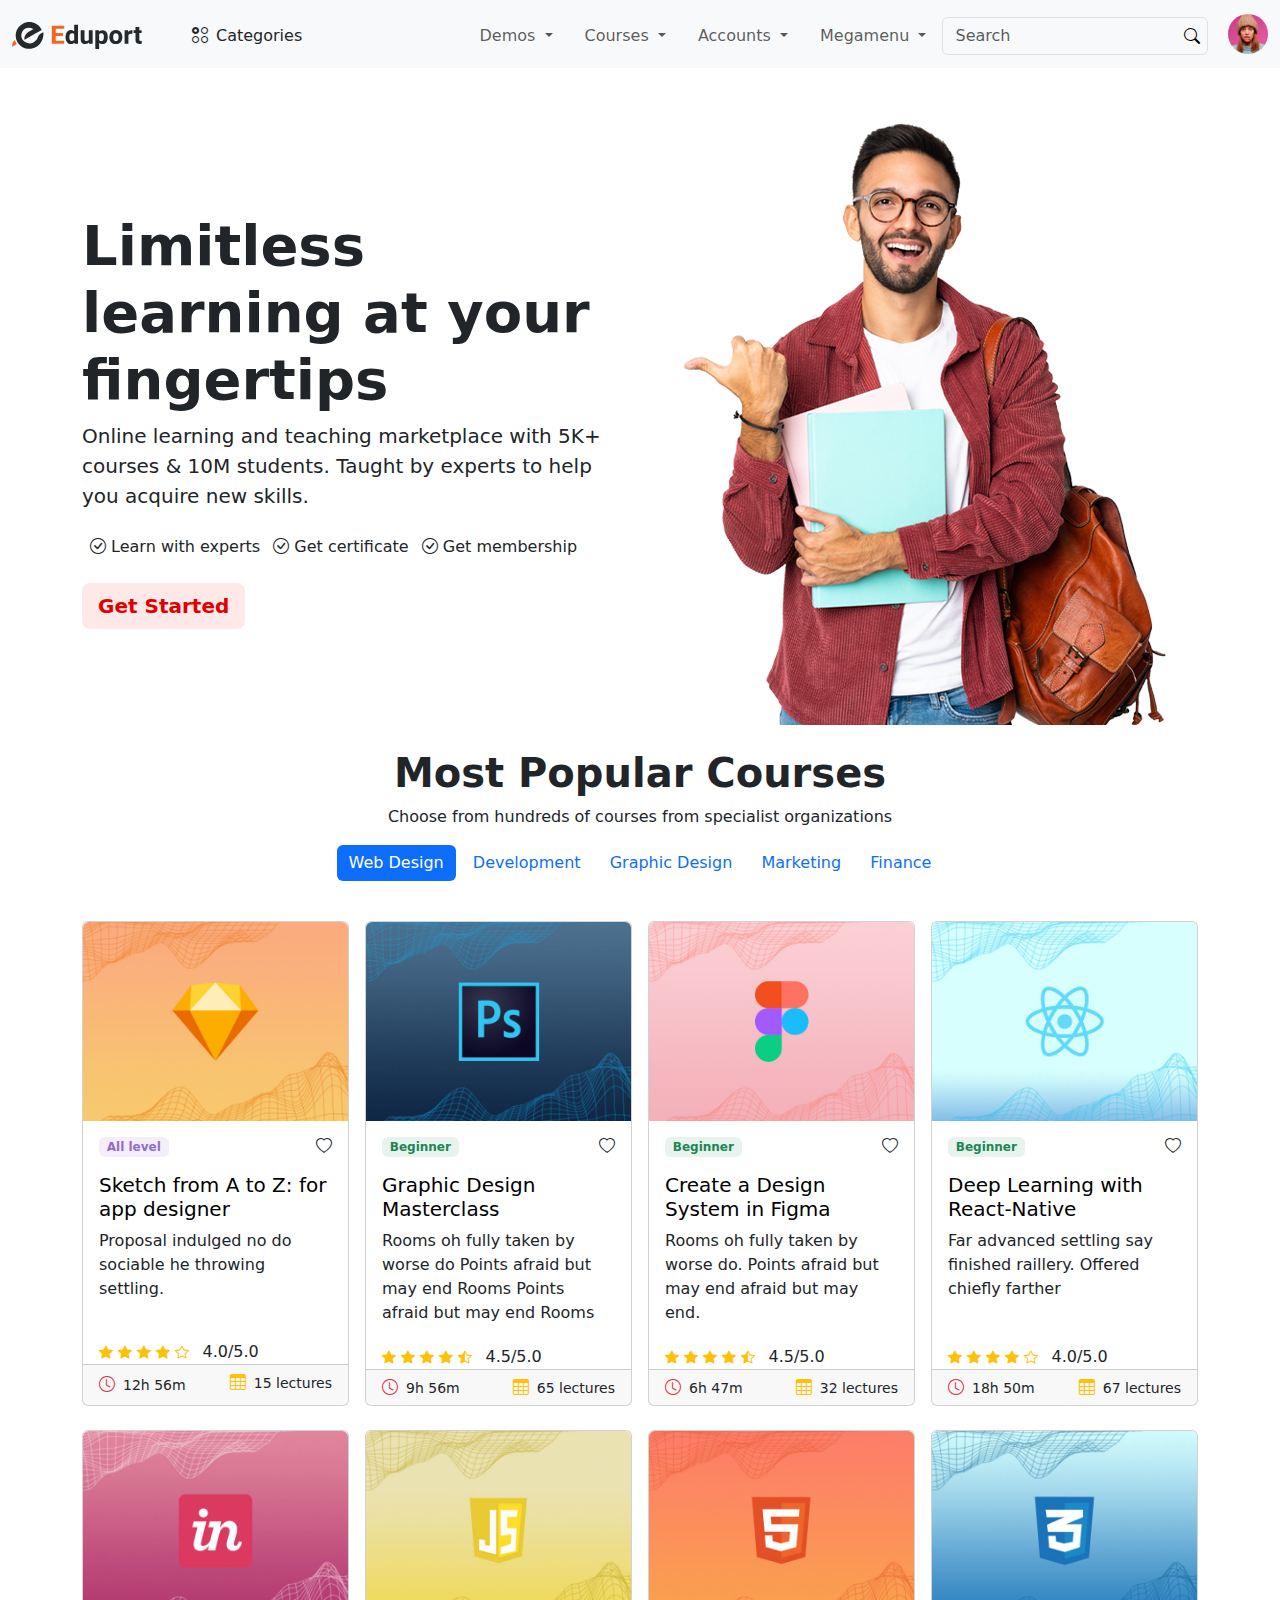
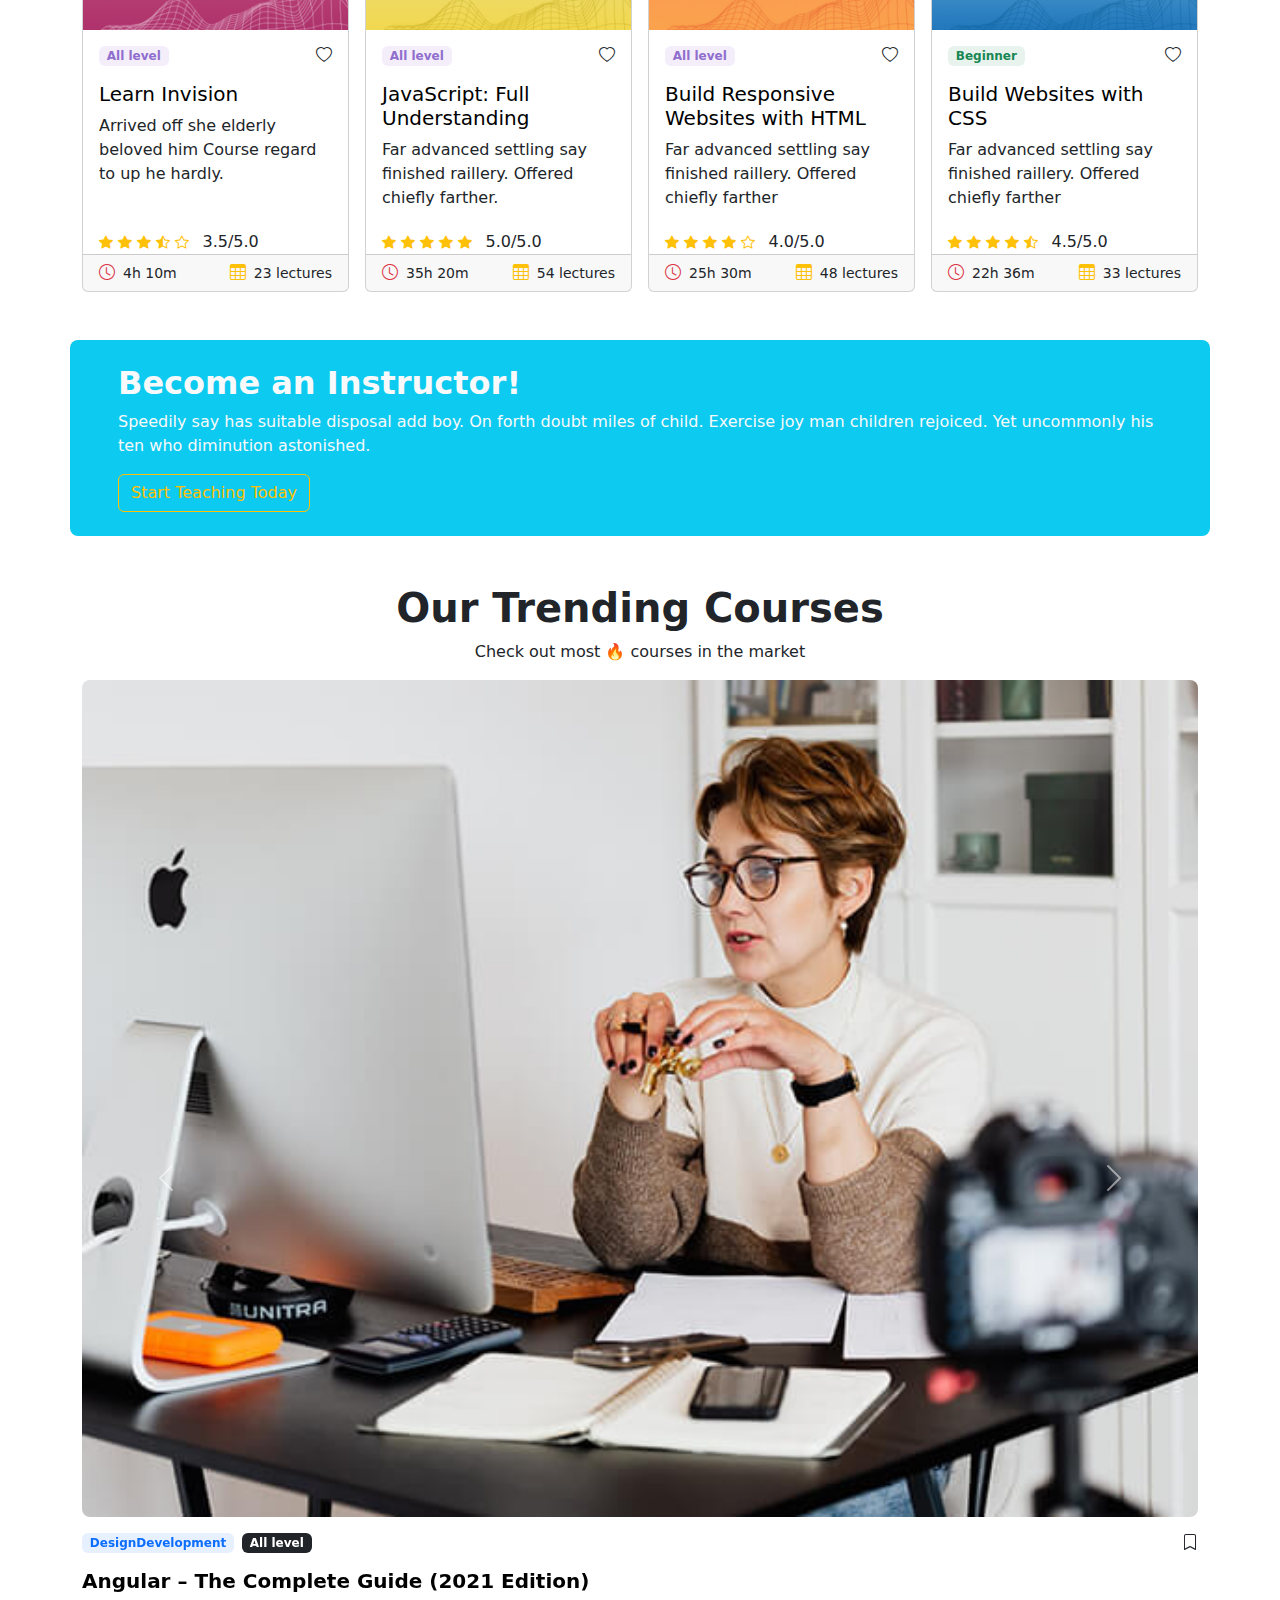
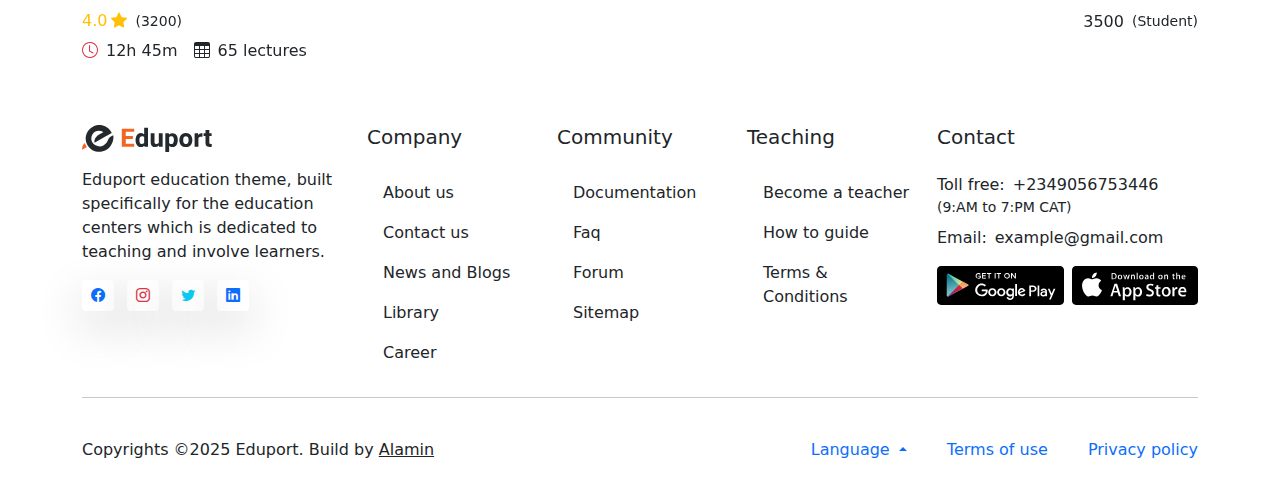
==== index.html @ bbf671a0 "added important images" ====
<!DOCTYPE html>
<html lang="en">
  <head>
    <meta charset="UTF-8" />
    <meta name="viewport" content="width=device-width, initial-scale=1.0" />
    <title>Eduport Project</title>

    <!-- Bootstrap CSS -->
    <link
      href="https://cdn.jsdelivr.net/npm/bootstrap@5.3.3/dist/css/bootstrap.min.css"
      rel="stylesheet"
      integrity="sha384-QWTKZyjpPEjISv5WaRU9OFeRpok6YctnYmDr5pNlyT2bRjXh0JMhjY6hW+ALEwIH"
      crossorigin="anonymous"
    />

    <!-- Bootstrap Icons -->
    <link
      rel="stylesheet"
      href="https://cdn.jsdelivr.net/npm/bootstrap-icons/font/bootstrap-icons.css"
    />

    <!-- Custom CSS -->
    <link rel="stylesheet" href="style.css" />
  </head>

  <body>
    <!-- Navigation Bar -->
    <nav class="navbar navbar-expand-lg bg-light">
      <div class="container-fluid">
        <a class="navbar-brand" href="#">
          <img
            class="light-mode-item navbar-brand-item logo"
            src="./logo/logo.svg"
            alt="logo"
          />
        </a>
        <button
          class="navbar-toggler justify-end"
          type="button"
          data-bs-toggle="collapse"
          data-bs-target="#navbarSupportedContent"
          aria-controls="navbarSupportedContent"
          aria-expanded="false"
          aria-label="Toggle navigation"
        >
          <span class="navbar-toggler-icon"></span>
        </button>

        <div
          class="collapse navbar-collapse mt-1 p-1"
          id="navbarSupportedContent"
        >
          <div class="container active">
            <a class="nav-link active p-2 rounded-3" href="#"
              ><i class="bi bi-ui-radios-grid me-2" aria-current="page"></i
              >Categories</a
            >
          </div>
          <ul class="navbar-nav mb-2 mb-lg-0">
            <li class="nav-item dropdown">
              <a
                class="nav-link dropdown-toggle"
                href="#"
                role="button"
                data-bs-toggle="dropdown"
                aria-expanded="false"
              >
                Demos
              </a>
              <ul class="dropdown-menu">
                <li><a class="dropdown-item" href="#home">Home Default</a></li>
                <li><a class="dropdown-item" href="#">Home Education</a></li>
                <li><a class="dropdown-item" href="#">Home Academy</a></li>
                <li><a class="dropdown-item" href="#">Home Course</a></li>
                <li><a class="dropdown-item" href="#">Home University</a></li>
                <li><a class="dropdown-item" href="#">Home Kindergarten</a></li>
                <li><a class="dropdown-item" href="#">Home Landing</a></li>
                <li><a class="dropdown-item" href="#">Home Tutor</a></li>
                <li><a class="dropdown-item" href="#">Home School</a></li>
                <li><a class="dropdown-item" href="#">Home Abroad</a></li>
                <li><a class="dropdown-item" href="#">Home Workshop</a></li>
                <!-- <li><hr class="dropdown-divider" /></li>
                <li>
                  <a class="dropdown-item" href="#">Something else here</a>
                </li> -->
              </ul>
            </li>
            <li class="nav-item dropdown">
              <a
                class="nav-link dropdown-toggle"
                href="#"
                role="button"
                data-bs-toggle="dropdown"
                aria-expanded="false"
              >
                Courses
              </a>
              <ul class="dropdown-menu">
                <li><a class="dropdown-item" href="#courses">Course</a></li>
                <li><a class="dropdown-item" href="#">About</a></li>
                <li><a class="dropdown-item" href="#">Hero banner</a></li>
                <li><a class="dropdown-item" href="#">Instructor List</a></li>
                <li><a class="dropdown-item" href="#">Instructor Single</a></li>
                <li>
                  <a class="dropdown-item" href="#">Become an Instructor</a>
                </li>
                <li><a class="dropdown-item" href="#">Abroad Single</a></li>
                <li><a class="dropdown-item" href="#">Help</a></li>
                <li><a class="dropdown-item" href="#">Form</a></li>
                <!-- <li><hr class="dropdown-divider" /></li>
                <li>
                  <a class="dropdown-item" href="#">Something else here</a>
                </li> -->
              </ul>
            </li>
            <li class="nav-item dropdown">
              <a
                class="nav-link dropdown-toggle"
                href="#"
                role="button"
                data-bs-toggle="dropdown"
                aria-expanded="false"
              >
                Accounts
              </a>
              <ul class="dropdown-menu">
                <li><a class="dropdown-item" href="#">Instructor</a></li>
                <li><a class="dropdown-item" href="#">Student</a></li>
                <li><a class="dropdown-item" href="#">Admin</a></li>
                <li><hr class="dropdown-divider" /></li>
                <li>
                  <a class="dropdown-item" href="#"
                    ><i class="bi bi-pencil-square me-1"></i>Edit Profile</a
                  >
                  <a class="dropdown-item" href="#"
                    ><i class="bi bi-gear-fill me-1"></i>Settings</a
                  >
                  <a class="dropdown-item" href="#"
                    ><i class="bi bi-trash3-fill me-1"></i>Delete Profile</a
                  >
                </li>
              </ul>
            </li>
            <li class="nav-item dropdown me-2">
              <a
                class="nav-link dropdown-toggle"
                href="#"
                role="button"
                data-bs-toggle="dropdown"
                aria-expanded="false"
              >
                Megamenu
              </a>
              <ul class="dropdown-menu">
                <p class="fw-bold ms-3 mt-3">Get Started</p>
                <li><hr class="dropdown-divider mx-3" /></li>
                <li>
                  <a class="dropdown-item ms-4" href="#">Market research</a>
                </li>
                <li><a class="dropdown-item ms-4" href="#">Advertising</a></li>
                <li>
                  <a class="dropdown-item ms-4" href="#">Consumer behaviour</a>
                </li>
                <li>
                  <a class="dropdown-item ms-4" href="#">Digital marketing</a>
                </li>
                <li>
                  <a class="dropdown-item ms-4" href="#">Marketing ethics</a>
                </li>
                <li>
                  <a class="dropdown-item ms-4" href="#"
                    >Social media marketing</a
                  >
                </li>
                <li>
                  <a class="dropdown-item ms-4" href="#">Decision science</a>
                </li>
                <li>
                  <a class="dropdown-item ms-4" href="#">Business marketing</a>
                </li>
                <p class="fw-bold ms-3 mt-3">Degree</p>
                <li><hr class="dropdown-divider mx-3" /></li>
                <li>
                  <p class="ms-4 fw-semibold mb-0">Contact management</p>
                  <p class="mt-0 ms-4 fw-light text-small">
                    Speedily say has suitable disposal add boy. On forth doubt
                    miles of child.
                  </p>
                </li>
                <li>
                  <p class="ms-4 fw-semibold mb-0">Sales pipeline</p>
                  <p class="mt-0 ms-4 fw-light text-small">
                    Speedily say has suitable disposal add boy. On forth doubt
                    miles of child.
                  </p>
                </li>
                <li>
                  <p class="ms-4 fw-semibold mb-0">Security & Permission</p>
                  <p class="mt-0 ms-4 fw-light text-small">
                    Speedily say has suitable disposal add boy. On forth doubt
                    miles of child.
                  </p>
                </li>
              </ul>
            </li>
            <!-- <li class="nav-item dropdown">
              <a
                class="nav-link dropdown-toggle"
                href="#"
                role="button"
                data-bs-toggle="dropdown"
                aria-expanded="false"
              >
                Account
              </a>
              <ul class="dropdown-menu">
                <li><a class="dropdown-item" href="#">Action</a></li>
                <li><a class="dropdown-item" href="#">Another action</a></li>
                <li><hr class="dropdown-divider" /></li>
                <li>
                  <a class="dropdown-item" href="#">Something else here</a>
                </li>
              </ul>
            </li> -->
            <!-- <li class="nav-item">
            <a class="nav-link disabled" aria-disabled="true">Disabled</a>
          </li> -->
          </ul>

          <form class="position-relative">
            <input
              class="form-control pe-5 bg-transparent"
              type="search"
              placeholder="Search"
              aria-label="Search"
              id="card"
            />
            <button
              class="bg-transparent p-2 position-absolute top-0 end-0 border-0"
              type="submit"
            >
              <i class="bi bi-search fs-6"></i>
            </button>
          </form>

          <!-- <form class="d-flex" role="search">
          <input
            class="form-control "
            type="search"
            placeholder="Search"
            aria-label="Search"
            style="width: 50vw;"
          />
          <button class="btn btn-outline-success" type="submit">
            Search
          </button>
        </form> -->
        </div>

        <img
          class="avatar-img rounded-circle"
          src="./images/01.jpg"
          alt="avatar"
        />
        <!-- <img class="avatar-img rounded-circle" src="./images/01.jpg" alt="avatar"> -->
      </div>
    </nav>

    <!-- navbar ends here -->

    <!-- Main Content -->
    <div class="container mt-5" id="home">
      <!-- section 1 -->
      <div class="row align-items-center">
        <div class="col-lg-6 col-md-12 text-center text-lg-start">
          <h1 class="display-4 fw-bold">
            Limitless learning at your fingertips
          </h1>
          <p class="lead">
            Online learning and teaching marketplace with 5K+ courses & 10M
            students. Taught by experts to help you acquire new skills.
          </p>
          <div class="mt-4">
            <p>
              <i class="bi bi-check-circle ms-2"></i> Learn with experts
              <i class="bi bi-check-circle ms-2"></i> Get certificate
              <i class="bi bi-check-circle ms-2"></i> Get membership
            </p>
          </div>

          <div
            class="d-flex justify-content-center justify-content-lg-start gap-3 mt-4"
          >
            <button class="fw-semibold btn custom-opacity-button btn-lg">
              Get Started
            </button>
          </div>
        </div>
        <div class="col-lg-6 col-md-12 text-center mt-2">
          <img class="img-fluid" src="./images/07.png" alt="Learning" />
        </div>
      </div>
    </div>
    <!-- section 1 ends -->

    <!-- section 2-->
    <section id="courses">
      <h1 class="display-6 fw-bold text-center mt-4">Most Popular Courses</h1>
      <p class="text-center">
        Choose from hundreds of courses from specialist organizations
      </p>
      <div
        class="bg-light-primary text-center btn-type"
        role="group"
        aria-label="Toggle Buttons"
      >
        <!--bg-info opacity-25-->
        <button
          type="button"
          class="btn btn-outline-primary border-0 active"
          data-bs-toggle="button"
          aria-pressed="true"
          id="btn1"
        >
          Web Design
        </button>
        <button
          type="button"
          class="btn btn-outline-primary border-0"
          data-bs-toggle="button"
          aria-pressed="false"
          id="btn2"
        >
          Development
        </button>
        <button
          type="button"
          class="btn btn-outline-primary border-0"
          data-bs-toggle="button"
          aria-pressed="false"
          id="btn3"
        >
          Graphic Design
        </button>
        <button
          type="button"
          class="btn btn-outline-primary border-0"
          data-bs-toggle="button"
          aria-pressed="false"
          id="btn4"
        >
          Marketing
        </button>
        <button
          type="button"
          class="btn btn-outline-primary border-0"
          data-bs-toggle="button"
          aria-pressed="false"
          id="btn5"
        >
          Finance
        </button>
      </div>
    </section>

    <!-- cards start here -->
    <div class="container">
      <div class="row g-3 mt-3">
        <div class="mt-4 col-md-6 col-lg-3">
          <div class="card h-100">
            <img src="./images/08.jpg" class="card-image-top rounded-top" />
            <div class="card-body">
              <div class="d-flex justify-content-between mb-3">
                <span class="hstack gap-2">
                  <a
                    href="#"
                    class="badge bg-purple bg-opacity-10 text-purple text-decoration-none"
                    >All level</a
                  >
                  <!-- <a href="#" class="badge text-bg-dark">Beginner</a> -->
                </span>
                <a href="#" class="h6 fw-light mb-0"
                  ><i class="bi bi-heart"></i
                ></a>
              </div>

              <h5 class="card-title fw-normal">
                <a class="text-decoration-none" href="#"
                  >Sketch from A to Z: for app designer</a
                >
              </h5>
              <p class="mb-1">
                Proposal indulged no do sociable he throwing settling.
              </p>
            </div>
            <ul class="list-inline mt-0 mb-0 ms-3">
              <li class="list-inline-item me-0 small">
                <i class="bi bi-star-fill text-warning"></i>
              </li>
              <li class="list-inline-item me-0 small">
                <i class="bi bi-star-fill text-warning"></i>
              </li>
              <li class="list-inline-item me-0 small">
                <i class="bi bi-star-fill text-warning"></i>
              </li>
              <li class="list-inline-item me-0 small">
                <i class="bi bi-star-fill text-warning"></i>
              </li>
              <li class="list-inline-item me-0 small">
                <i class="bi bi-star text-warning"></i>
              </li>
              <li class="list-inline-item ms-2 h6 fw-light mb-0">4.0/5.0</li>
            </ul>
            <div class="card-footer">
              <div class="d-flex justify-content-between">
                <span class="fw-light mb-0"
                  ><i class="bi bi-clock text-danger me-2"></i
                  ><small>12h 56m</small></span
                >
                <span class="h6 fw-light mb-0"
                  ><i class="bi bi-table text-warning me-2 my-4"></i
                  ><small>15 lectures</small></span
                >
              </div>
            </div>
          </div>
        </div>

        <div class="mt-4 col-md-6 col-lg-3">
          <div class="card h-100">
            <img src="./images/02.jpg" class="card-image-top rounded-top" />
            <div class="card-body">
              <div class="d-flex justify-content-between mb-3">
                <span class="hstack gap-2">
                  <a
                    href="#"
                    class="badge bg-success bg-opacity-10 text-success text-decoration-none"
                    >Beginner</a
                  >
                </span>
                <a href="#" class="h6 fw-light mb-0"
                  ><i class="bi bi-heart"></i
                ></a>
              </div>
              <h5 class="card-title fw-normal">
                <a class="text-decoration-none" href="#"
                  >Graphic Design Masterclass</a
                >
              </h5>
              <p class="mb-1">
                Rooms oh fully taken by worse do Points afraid but may end Rooms
                Points afraid but may end Rooms
              </p>
            </div>
            <ul class="list-inline mt-0 mb-0 ms-3">
              <li class="list-inline-item me-0 small">
                <i class="bi bi-star-fill text-warning"></i>
              </li>
              <li class="list-inline-item me-0 small">
                <i class="bi bi-star-fill text-warning"></i>
              </li>
              <li class="list-inline-item me-0 small">
                <i class="bi bi-star-fill text-warning"></i>
              </li>
              <li class="list-inline-item me-0 small">
                <i class="bi bi-star-fill text-warning"></i>
              </li>
              <li class="list-inline-item me-0 small">
                <i class="bi bi-star-half text-warning"></i>
              </li>
              <li class="list-inline-item ms-2 h6 fw-light mb-0">4.5/5.0</li>
            </ul>
            <div class="card-footer">
              <div class="d-flex justify-content-between">
                <span class="h6 fw-light mb-0"
                  ><i class="bi bi-clock text-danger me-2"></i
                  ><small>9h 56m</small></span
                >
                <span class="h6 fw-light mb-0"
                  ><i class="bi bi-table text-warning me-2 my-4"></i
                  ><small>65 lectures</small></span
                >
              </div>
            </div>
          </div>
        </div>
        <div class="mt-4 col-md-6 col-lg-3">
          <div class="card h-100">
            <img src="./images/03.jpg" class="card-image-top rounded-top" />
            <div class="card-body">
              <div class="d-flex justify-content-between mb-3">
                <span class="hstack gap-2">
                  <a
                    href="#"
                    class="badge bg-success bg-opacity-10 text-success text-decoration-none"
                    >Beginner</a
                  >
                </span>
                <a href="#" class="h6 fw-light mb-0"
                  ><i class="bi bi-heart"></i
                ></a>
              </div>
              <h5 class="card-title fw-normal">
                <a class="text-decoration-none" href="#"
                  >Create a Design System in Figma</a
                >
              </h5>
              <p class="mb-1">
                Rooms oh fully taken by worse do. Points afraid but may end
                afraid but may end.
              </p>
            </div>
            <ul class="list-inline mt-0 mb-0 ms-3">
              <li class="list-inline-item me-0 small">
                <i class="bi bi-star-fill text-warning"></i>
              </li>
              <li class="list-inline-item me-0 small">
                <i class="bi bi-star-fill text-warning"></i>
              </li>
              <li class="list-inline-item me-0 small">
                <i class="bi bi-star-fill text-warning"></i>
              </li>
              <li class="list-inline-item me-0 small">
                <i class="bi bi-star-fill text-warning"></i>
              </li>
              <li class="list-inline-item me-0 small">
                <i class="bi bi-star-half text-warning"></i>
              </li>
              <li class="list-inline-item ms-2 h6 fw-light mb-0">4.5/5.0</li>
            </ul>
            <div class="card-footer">
              <div class="d-flex justify-content-between">
                <span class="h6 fw-light mb-0"
                  ><i class="bi bi-clock text-danger me-2"></i
                  ><small>6h 47m</small></span
                >
                <span class="h6 fw-light mb-0"
                  ><i class="bi bi-table text-warning me-2 my-4"></i
                  ><small>32 lectures</small></span
                >
              </div>
            </div>
          </div>
        </div>
        <div class="mt-4 col-md-6 col-lg-3">
          <div class="card h-100">
            <img src="./images/07.jpg" class="card-image-top rounded-top" />
            <div class="card-body">
              <div class="d-flex justify-content-between mb-3">
                <span class="hstack gap-2">
                  <a
                    href="#"
                    class="badge bg-success bg-opacity-10 text-success text-decoration-none"
                    >Beginner</a
                  >
                </span>
                <a href="#" class="h6 fw-light mb-0"
                  ><i class="bi bi-heart"></i
                ></a>
              </div>
              <h5 class="card-title fw-normal">
                <a class="text-decoration-none" href="#"
                  >Deep Learning with React-Native</a
                >
              </h5>
              <p class="mb-1">
                Far advanced settling say finished raillery. Offered chiefly
                farther
              </p>
            </div>
            <ul class="list-inline mt-0 mb-0 ms-3">
              <li class="list-inline-item me-0 small">
                <i class="bi bi-star-fill text-warning"></i>
              </li>
              <li class="list-inline-item me-0 small">
                <i class="bi bi-star-fill text-warning"></i>
              </li>
              <li class="list-inline-item me-0 small">
                <i class="bi bi-star-fill text-warning"></i>
              </li>
              <li class="list-inline-item me-0 small">
                <i class="bi bi-star-fill text-warning"></i>
              </li>
              <li class="list-inline-item me-0 small">
                <i class="bi bi-star text-warning"></i>
              </li>
              <li class="list-inline-item ms-2 h6 fw-light mb-0">4.0/5.0</li>
            </ul>
            <div class="card-footer">
              <div class="d-flex justify-content-between">
                <span class="h6 fw-light mb-0"
                  ><i class="bi bi-clock text-danger me-2"></i
                  ><small>18h 50m</small></span
                >
                <span class="h6 fw-light mb-0"
                  ><i class="bi bi-table text-warning me-2 my-4"></i
                  ><small>67 lectures</small></span
                >
              </div>
            </div>
          </div>
        </div>
        <div class="mt-4 col-md-6 col-lg-3">
          <div class="card h-100">
            <img src="./images/04.jpg" class="card-image-top rounded-top" />
            <div class="card-body">
              <div class="d-flex justify-content-between mb-3">
                <span class="hstack gap-2">
                  <a
                    href="#"
                    class="badge bg-purple bg-opacity-10 text-purple text-decoration-none"
                    >All level</a
                  >
                </span>
                <a href="#" class="h6 fw-light mb-0"
                  ><i class="bi bi-heart"></i
                ></a>
              </div>
              <h5 class="card-title fw-normal">
                <a class="text-decoration-none" href="#">Learn Invision</a>
              </h5>
              <p class="mb-1">
                Arrived off she elderly beloved him Course regard to up he
                hardly.
              </p>
            </div>
            <ul class="list-inline mt-0 mb-0 ms-3">
              <li class="list-inline-item me-0 small">
                <i class="bi bi-star-fill text-warning"></i>
              </li>
              <li class="list-inline-item me-0 small">
                <i class="bi bi-star-fill text-warning"></i>
              </li>
              <li class="list-inline-item me-0 small">
                <i class="bi bi-star-fill text-warning"></i>
              </li>
              <li class="list-inline-item me-0 small">
                <i class="bi bi-star-half text-warning"></i>
              </li>
              <li class="list-inline-item me-0 small">
                <i class="bi bi-star text-warning"></i>
              </li>
              <li class="list-inline-item ms-2 h6 fw-light mb-0">3.5/5.0</li>
            </ul>
            <div class="card-footer">
              <div class="d-flex justify-content-between">
                <span class="h6 fw-light mb-0"
                  ><i class="bi bi-clock text-danger me-2"></i
                  ><small>4h 10m</small></span
                >
                <span class="h6 fw-light mb-0"
                  ><i class="bi bi-table text-warning me-2 my-4"></i
                  ><small>23 lectures</small></span
                >
              </div>
            </div>
          </div>
        </div>
        <div class="mt-4 col-md-6 col-lg-3">
          <div class="card h-100">
            <img src="./images/09.jpg" class="card-image-top rounded-top" />
            <div class="card-body">
              <div class="d-flex justify-content-between mb-3">
                <span class="hstack gap-2">
                  <a
                    href="#"
                    class="badge bg-purple bg-opacity-10 text-purple text-decoration-none"
                    >All level</a
                  >
                </span>
                <a href="#" class="h6 fw-light mb-0"
                  ><i class="bi bi-heart"></i
                ></a>
              </div>
              <h5 class="card-title fw-normal">
                <a class="text-decoration-none" href="#"
                  >JavaScript: Full Understanding</a
                >
              </h5>
              <p class="mb-1">
                Far advanced settling say finished raillery. Offered chiefly
                farther.
              </p>
            </div>
            <ul class="list-inline mt-0 mb-0 ms-3">
              <li class="list-inline-item me-0 small">
                <i class="bi bi-star-fill text-warning"></i>
              </li>
              <li class="list-inline-item me-0 small">
                <i class="bi bi-star-fill text-warning"></i>
              </li>
              <li class="list-inline-item me-0 small">
                <i class="bi bi-star-fill text-warning"></i>
              </li>
              <li class="list-inline-item me-0 small">
                <i class="bi bi-star-fill text-warning"></i>
              </li>
              <li class="list-inline-item me-0 small">
                <i class="bi bi-star-fill text-warning"></i>
              </li>
              <li class="list-inline-item ms-2 h6 fw-light mb-0">5.0/5.0</li>
            </ul>
            <div class="card-footer">
              <div class="d-flex justify-content-between">
                <span class="h6 fw-light mb-0"
                  ><i class="bi bi-clock text-danger me-2"></i
                  ><small>35h 20m</small></span
                >
                <span class="h6 fw-light mb-0"
                  ><i class="bi bi-table text-warning me-2 my-4"></i
                  ><small>54 lectures</small></span
                >
              </div>
            </div>
          </div>
        </div>
        <div class="mt-4 col-md-6 col-lg-3">
          <div class="card h-100">
            <img src="./images/11.jpg" class="card-image-top rounded-top" />
            <div class="card-body">
              <div class="d-flex justify-content-between mb-3">
                <span class="hstack gap-2">
                  <a
                    href="#"
                    class="badge bg-purple bg-opacity-10 text-purple text-decoration-none"
                    >All level</a
                  >
                </span>
                <a href="#" class="h6 fw-light mb-0"
                  ><i class="bi bi-heart"></i
                ></a>
              </div>
              <h5 class="card-title fw-normal">
                <a class="text-decoration-none" href="#"
                  >Build Responsive Websites with HTML</a
                >
              </h5>
              <p class="mb-1">
                Far advanced settling say finished raillery. Offered chiefly
                farther
              </p>
            </div>
            <ul class="list-inline mt-0 mb-0 ms-3">
              <li class="list-inline-item me-0 small">
                <i class="bi bi-star-fill text-warning"></i>
              </li>
              <li class="list-inline-item me-0 small">
                <i class="bi bi-star-fill text-warning"></i>
              </li>
              <li class="list-inline-item me-0 small">
                <i class="bi bi-star-fill text-warning"></i>
              </li>
              <li class="list-inline-item me-0 small">
                <i class="bi bi-star-fill text-warning"></i>
              </li>
              <li class="list-inline-item me-0 small">
                <i class="bi bi-star text-warning"></i>
              </li>
              <li class="list-inline-item ms-2 h6 fw-light mb-0">4.0/5.0</li>
            </ul>
            <div class="card-footer">
              <div class="d-flex justify-content-between">
                <span class="h6 fw-light mb-0"
                  ><i class="bi bi-clock text-danger me-2"></i
                  ><small>25h 30m</small></span
                >
                <span class="h6 fw-light mb-0"
                  ><i class="bi bi-table text-warning me-2 my-4"></i
                  ><small>48 lectures</small></span
                >
              </div>
            </div>
          </div>
        </div>
        <div class="mt-4 col-md-6 col-lg-3">
          <div class="card h-100">
            <img src="./images/12.jpg" class="card-image-top rounded-top" />
            <div class="card-body">
              <div class="d-flex justify-content-between mb-3">
                <span class="hstack gap-2">
                  <a
                    href="#"
                    class="badge bg-success bg-opacity-10 text-success text-decoration-none"
                    >Beginner</a
                  >
                </span>
                <a href="#" class="h6 fw-light mb-0"
                  ><i class="bi bi-heart"></i
                ></a>
              </div>
              <h5 class="card-title fw-normal">
                <a class="text-decoration-none" href="#"
                  >Build Websites with CSS</a
                >
              </h5>
              <p class="mb-1">
                Far advanced settling say finished raillery. Offered chiefly
                farther
              </p>
            </div>
            <ul class="list-inline mt-0 mb-0 ms-3">
              <li class="list-inline-item me-0 small">
                <i class="bi bi-star-fill text-warning"></i>
              </li>
              <li class="list-inline-item me-0 small">
                <i class="bi bi-star-fill text-warning"></i>
              </li>
              <li class="list-inline-item me-0 small">
                <i class="bi bi-star-fill text-warning"></i>
              </li>
              <li class="list-inline-item me-0 small">
                <i class="bi bi-star-fill text-warning"></i>
              </li>
              <li class="list-inline-item me-0 small">
                <i class="bi bi-star-half text-warning"></i>
              </li>
              <li class="list-inline-item ms-2 h6 fw-light mb-0">4.5/5.0</li>
            </ul>
            <div class="card-footer">
              <div class="d-flex justify-content-between">
                <span class="h6 fw-light mb-0"
                  ><i class="bi bi-clock text-danger me-2"></i
                  ><small>22h 36m</small></span
                >
                <span class="h6 fw-light mb-0"
                  ><i class="bi bi-table text-warning me-2 my-4"></i
                  ><small>33 lectures</small></span
                >
              </div>
            </div>
          </div>
        </div>
      </div>
    </div>
    <!-- cards ends here -->

    <section class="container bg-info px-5 py-4 mt-5 rounded-3">
      <h4 class="fw-bold fs-2 text-light"><b>Become an Instructor!</b></h4>
      <p class="text-light">
        Speedily say has suitable disposal add boy. On forth doubt miles of
        child. Exercise joy man children rejoiced. Yet uncommonly his ten who
        diminution astonished.
      </p>
      <button class="btn btn-outline-warning">Start Teaching Today</button>
    </section>

    <section class="text-center mt-5 mb-2">
      <h1 class="fw-bold fs-1">Our Trending Courses</h1>
      <p class="">Check out most 🔥 courses in the market</p>
    </section>

    <!-- carousel starts here -->
    <div class="container">
      <div id="demo" class="carousel slide mt-0" data-bs-ride="carousel">
        <!-- Indicators/dots -->
        <div class="carousel-indicators">
          <button
            type="button"
            data-bs-target="#demo"
            data-bs-slide-to="0"
            class="active"
          ></button>
          <button
            type="button"
            data-bs-target="#demo"
            data-bs-slide-to="1"
          ></button>
          <button
            type="button"
            data-bs-target="#demo"
            data-bs-slide-to="2"
          ></button>
          <button
            type="button"
            data-bs-target="#demo"
            data-bs-slide-to="3"
          ></button>
        </div>

        <!-- The slideshow/carousel -->
        <div class="carousel-inner">
          <div class="carousel-item active">
            <div class="card-body pb-0">
              <img
                src="./images/15.jpg"
                alt="Los Angeles"
                class="d-block w-100 card-image-top rounded-3"
              />
              <!-- Badge and favorite -->
              <div class="d-flex justify-content-between mt-3 mb-3">
                <span class="hstack gap-2">
                  <a
                    href="#"
                    class="badge text-decoration-none bg-primary bg-opacity-10 text-primary"
                    >DesignDevelopment</a
                  >
                  <a href="#" class="badge text-decoration-none text-bg-dark"
                    >All level</a
                  >
                </span>
                <a href="#" class="h6 fw-light mb-0"
                  ><i class="bi bi-bookmark"></i
                ></a>
              </div>
              <!-- Title -->
              <h5 class="card-title fw-bold pb-3">
                <a class="text-decoration-none" href="#"
                  >Angular – The Complete Guide (2021 Edition)</a
                >
              </h5>
              <!-- Rating -->
              <div class="d-flex justify-content-between mb-2">
                <div class="hstack gap-2">
                  <p class="text-warning m-0">
                    4.0<i class="bi bi-star-fill text-warning ms-1"></i>
                  </p>
                  <span class="small">(3200)</span>
                </div>
                <div class="hstack gap-2">
                  <p class="h6 fw-light mb-0 m-0">3500</p>
                  <span class="small">(Student)</span>
                </div>
              </div>
              <!-- Time -->
              <div class="hstack gap-3 mb-3">
                <span class="h6 fw-light mb-0"
                  ><i class="bi bi-clock text-danger me-2"></i>12h 45m</span
                >
                <span class="h6 fw-light mb-0"
                  ><i class="bi bi-table text-orange me-2"></i>65 lectures</span
                >
              </div>
            </div>
          </div>
          <div class="carousel-item">
            <div class="card-body pb-0">
              <img
                src="./images/16.jpg"
                alt="Los Angeles"
                class="d-block w-100 card-image-top rounded-3"
              />
              <!-- Badge and favorite -->
              <div class="d-flex justify-content-between mt-3 mb-3">
                <span class="hstack gap-2">
                  <a
                    href="#"
                    class="badge text-decoration-none bg-primary bg-opacity-10 text-primary"
                    >Design</a
                  >
                  <a href="#" class="badge text-decoration-none text-bg-dark"
                    >Beginner</a
                  >
                </span>
                <a href="#" class="h6 fw-light mb-0"
                  ><i class="bi bi-bookmark"></i
                ></a>
              </div>
              <!-- Title -->
              <h5 class="card-title fw-bold pb-3">
                <a class="text-decoration-none" href="#"
                  >Time Management Mastery: Do More,Stress Less
                </a>
              </h5>
              <!-- Rating -->
              <div class="d-flex justify-content-between mb-2">
                <div class="hstack gap-2">
                  <p class="text-warning m-0">
                    4.5<i class="bi bi-star-fill text-warning ms-1"></i>
                  </p>
                  <span class="small">(3500)</span>
                </div>
                <div class="hstack gap-2">
                  <p class="h6 fw-light mb-0 m-0">5500</p>
                  <span class="small">(Student)</span>
                </div>
              </div>
              <!-- Time -->
              <div class="hstack gap-3 mb-3">
                <span class="h6 fw-light mb-0"
                  ><i class="bi bi-clock text-danger me-2"></i>14h 00m</span
                >
                <span class="h6 fw-light mb-0"
                  ><i class="bi bi-table text-orange me-2"></i>26 lectures</span
                >
              </div>
            </div>
          </div>
          <div class="carousel-item">
            <div class="card-body pb-0">
              <img
                src="./images/14.jpg"
                alt="Los Angeles"
                class="d-block w-100 card-image-top rounded-3"
              />
              <!-- Badge and favorite -->
              <div class="d-flex justify-content-between mt-3 mb-3">
                <span class="hstack gap-2">
                  <a
                    href="#"
                    class="badge text-decoration-none bg-primary bg-opacity-10 text-primary"
                    >Design</a
                  >
                  <a href="#" class="badge text-decoration-none text-bg-dark"
                    >Beginner</a
                  >
                </span>
                <a href="#" class="h6 fw-light mb-0"
                  ><i class="bi bi-bookmark"></i
                ></a>
              </div>
              <!-- Title -->
              <h5 class="card-title fw-bold pb-3">
                <a class="text-decoration-none" href="#"
                  >The Complete Digital Marketing Course - 8 Course in 1</a
                >
              </h5>
              <!-- Rating -->
              <div class="d-flex justify-content-between mb-2">
                <div class="hstack gap-2">
                  <p class="text-warning m-0">
                    4.5<i class="bi bi-star-fill text-warning ms-1"></i>
                  </p>
                  <span class="small">(5100)</span>
                </div>
                <div class="hstack gap-2">
                  <p class="h6 fw-light mb-0 m-0">4500</p>
                  <span class="small">(Student)</span>
                </div>
              </div>
              <!-- Time -->
              <div class="hstack gap-3 mb-3">
                <span class="h6 fw-light mb-0"
                  ><i class="bi bi-clock text-danger me-2"></i>18h 15m</span
                >
                <span class="h6 fw-light mb-0"
                  ><i class="bi bi-table text-orange me-2"></i>45 lectures</span
                >
              </div>
            </div>
          </div>
          <div class="carousel-item">
            <div class="card-body pb-0">
              <img
                src="./images/17.jpg"
                alt="Los Angeles"
                class="d-block w-100 card-image-top rounded-3"
              />
              <!-- Badge and favorite -->
              <div class="d-flex justify-content-between mt-3 mb-3">
                <span class="hstack gap-2">
                  <a
                    href="#"
                    class="badge text-decoration-none bg-primary bg-opacity-10 text-primary"
                    >Design</a
                  >
                  <a href="#" class="badge text-decoration-none text-bg-dark"
                    >Beginner</a
                  >
                </span>
                <a href="#" class="h6 fw-light mb-0"
                  ><i class="bi bi-bookmark"></i
                ></a>
              </div>
              <!-- Title -->
              <h5 class="card-title fw-bold pb-3">
                <a class="text-decoration-none" href="#"
                  >Time Management Mastery: Do More,Stress Less</a
                >
              </h5>
              <!-- Rating -->
              <div class="d-flex justify-content-between mb-2">
                <div class="hstack gap-2">
                  <p class="text-warning m-0">
                    3.5<i class="bi bi-star-fill text-warning ms-1"></i>
                  </p>
                  <span class="small">(2500)</span>
                </div>
                <div class="hstack gap-2">
                  <p class="h6 fw-light mb-0 m-0">2800</p>
                  <span class="small">(Student)</span>
                </div>
              </div>
              <!-- Time -->
              <div class="hstack gap-3 mb-3">
                <span class="h6 fw-light mb-0"
                  ><i class="bi bi-clock text-danger me-2"></i>9h 45m</span
                >
                <span class="h6 fw-light mb-0"
                  ><i class="bi bi-table text-orange me-2"></i>24 lectures</span
                >
              </div>
            </div>
          </div>
        </div>

        <!-- Left and right controls/icons -->
        <button
          class="carousel-control-prev"
          type="button"
          data-bs-target="#demo"
          data-bs-slide="prev"
        >
          <span class="carousel-control-prev-icon"></span>
        </button>
        <button
          class="carousel-control-next"
          type="button"
          data-bs-target="#demo"
          data-bs-slide="next"
        >
          <span class="carousel-control-next-icon"></span>
        </button>
      </div>
    </div>

    <!-- Footer -->

    <!-- <footer class="bg-light py-4 mt-5">
    <div class="container text-center">
      <p>&copy; 2025 Eduport. All rights reserved.</p>
    </div>
  </footer> -->

    <div class="container mt-5">
      <!-- Row START -->
      <div class="row g-4">
        <!-- Widget 1 START -->
        <div class="col-lg-3">
          <!-- logo -->
          <a class="me-0" href="index.html">
            <img
              class="light-mode-item light-mode-item navbar-brand-item logo"
              src="./logo/logo.svg"
              alt="logo"
            />
          </a>
          <p class="my-3">
            Eduport education theme, built specifically for the education
            centers which is dedicated to teaching and involve learners.
          </p>
          <!-- Social media icon -->
          <ul class="list-inline mb-0 mt-3">
            <li class="list-inline-item">
              <a
                class="btn btn-white btn-sm shadow-lg px-2 text-facebook"
                href="#"
                ><i class="bi bi-facebook text-primary"></i
              ></a>
            </li>
            <li class="list-inline-item">
              <a
                class="btn btn-white btn-sm shadow-lg px-2 text-instagram"
                href="#"
                ><i class="bi bi-instagram text-danger"></i
              ></a>
            </li>
            <li class="list-inline-item">
              <a
                class="btn btn-white btn-sm shadow-lg px-2 text-twitter"
                href="#"
                ><i class="bi bi-twitter text-info"></i
              ></a>
            </li>
            <li class="list-inline-item">
              <a
                class="btn btn-white btn-sm shadow-lg px-2 text-linkedin"
                href="#"
                ><i class="bi bi-linkedin text-primary"></i
              ></a>
            </li>
          </ul>
        </div>
        <!-- Widget 1 END -->

        <!-- Widget 2 START -->
        <div class="col-lg-6">
          <div class="row g-4">
            <!-- Link block -->
            <div class="col-6 col-md-4">
              <h5 class="mb-2 mb-md-4">Company</h5>
              <ul class="nav flex-column">
                <li class="nav-item">
                  <a class="nav-link text-dark fw-light mx-0 px-0" href="#"
                    >About us</a
                  >
                </li>
                <li class="nav-item">
                  <a class="nav-link text-dark fw-light mx-0 px-0" href="#"
                    >Contact us</a
                  >
                </li>
                <li class="nav-item">
                  <a class="nav-link text-dark fw-light mx-0 px-0" href="#"
                    >News and Blogs</a
                  >
                </li>
                <li class="nav-item">
                  <a class="nav-link text-dark fw-light mx-0 px-0" href="#"
                    >Library</a
                  >
                </li>
                <li class="nav-item">
                  <a class="nav-link text-dark fw-light mx-0 px-0" href="#"
                    >Career</a
                  >
                </li>
              </ul>
            </div>

            <!-- Link block -->
            <div class="col-6 col-md-4">
              <h5 class="mb-2 mb-md-4">Community</h5>
              <ul class="nav flex-column">
                <li class="nav-item">
                  <a class="nav-link text-dark fw-light mx-0 px-0" href="#"
                    >Documentation</a
                  >
                </li>
                <li class="nav-item">
                  <a class="nav-link text-dark fw-light mx-0 px-0" href="#"
                    >Faq</a
                  >
                </li>
                <li class="nav-item">
                  <a class="nav-link text-dark fw-light mx-0 px-0" href="#"
                    >Forum</a
                  >
                </li>
                <li class="nav-item">
                  <a class="nav-link text-dark fw-light mx-0 px-0" href="#"
                    >Sitemap</a
                  >
                </li>
              </ul>
            </div>

            <!-- Link block -->
            <div class="col-6 col-md-4">
              <h5 class="mb-2 mb-md-4">Teaching</h5>
              <ul class="nav flex-column">
                <li class="nav-item">
                  <a class="nav-link text-dark fw-light mx-0 px-0" href="#"
                    >Become a teacher</a
                  >
                </li>
                <li class="nav-item">
                  <a class="nav-link text-dark fw-light mx-0 px-0" href="#"
                    >How to guide</a
                  >
                </li>
                <li class="nav-item">
                  <a class="nav-link text-dark fw-light mx-0 px-0" href="#"
                    >Terms &amp; Conditions</a
                  >
                </li>
              </ul>
            </div>
          </div>
        </div>
        <!-- Widget 2 END -->

        <!-- Widget 3 START -->
        <div class="col-lg-3">
          <h5 class="mb-2 mb-md-4">Contact</h5>
          <!-- Time -->
          <p class="mb-2">
            Toll free:<span class="h6 fw-light ms-2">+2349056753446</span>
            <span class="d-block small">(9:AM to 7:PM CAT)</span>
          </p>

          <p class="mb-0">
            Email:<span class="h6 bi-light ms-2">example@gmail.com</span>
          </p>

          <div class="row g-2 mt-2">
            <!-- Google play store button -->
            <div class="col-6 col-sm-4 col-md-3 col-lg-6">
              <a href="#">
                <img src="./logo/google-play.svg" alt="" />
              </a>
            </div>
            <!-- App store button -->
            <div class="col-6 col-sm-4 col-md-3 col-lg-6">
              <a href="#">
                <img src="./logo/app-store.svg" alt="app-store" />
              </a>
            </div>
          </div>
          <!-- Row END -->
        </div>
        <!-- Widget 3 END -->
      </div>
      <!-- Row END -->

      <!-- Divider -->
      <hr class="mt-4 mb-0" />

      <!-- Bottom footer -->
      <div class="py-3">
        <div class="container px-0">
          <div
            class="d-lg-flex justify-content-between align-items-center py-3 text-center text-md-left"
          >
            <!-- copyright text -->
            <div class="text-body text-primary-hover">
              Copyrights ©2025 Eduport. Build by
              <a
                href="https://www.webestica.com/"
                target="_blank"
                class="text-body"
                >Alamin</a
              >
            </div>
            <!-- copyright links-->
            <div class="justify-content-center mt-3 mt-lg-0">
              <ul class="nav list-inline justify-content-center mb-0">
                <li class="list-inline-item">
                  <!-- Language selector -->
                  <div class="dropup mt-0 text-center text-sm-end">
                    <a
                      class="dropdown-toggle nav-link"
                      href="#"
                      role="button"
                      id="languageSwitcher"
                      data-bs-toggle="dropdown"
                      aria-expanded="false"
                    >
                      <i class="fas fa-globe me-2"></i>Language
                    </a>
                    <ul
                      class="dropdown-menu min-w-auto"
                      aria-labelledby="languageSwitcher"
                    >
                      <li>
                        <a class="dropdown-item me-4" href="#"
                          ><img
                            class="fa-fw me-2"
                            src="assets/images/flags/uk.svg"
                            alt=""
                          />English</a
                        >
                      </li>
                      <li>
                        <a class="dropdown-item me-4" href="#"
                          ><img
                            class="fa-fw me-2"
                            src="assets/images/flags/gr.svg"
                            alt=""
                          />German
                        </a>
                      </li>
                      <li>
                        <a class="dropdown-item me-4" href="#"
                          ><img
                            class="fa-fw me-2"
                            src="assets/images/flags/sp.svg"
                            alt=""
                          />French</a
                        >
                      </li>
                    </ul>
                  </div>
                </li>
                <li class="list-inline-item">
                  <a class="nav-link" href="#">Terms of use</a>
                </li>
                <li class="list-inline-item">
                  <a class="nav-link pe-0" href="#">Privacy policy</a>
                </li>
              </ul>
            </div>
          </div>
        </div>
      </div>
    </div>

    <script>
      document.addEventListener("DOMContentLoaded", function () {
        const buttons = document.querySelectorAll(".btn-type .btn");

        buttons.forEach((button) => {
          button.addEventListener("click", function () {
            buttons.forEach((btn) => btn.classList.remove("active")); // Remove active from all
            this.classList.add("active"); // Add active to clicked button
          });
        });
      });
    </script>

    <!-- Bootstrap JS -->
    <script
      src="https://cdn.jsdelivr.net/npm/bootstrap@5.3.3/dist/js/bootstrap.bundle.min.js"
      integrity="sha384-YvpcrYf0tY3lHB60NNkmXc5s9fDVZLESaAA55NDzOxhy9GkcIdslK1eN7N6jIeHz"
      crossorigin="anonymous"
    ></script>
  </body>
</html>
---- style.css ----
*, *::before, *::after {
  -webkit-box-sizing: border-box;
  box-sizing: border-box;
}

.logo {
  width: 130px;
  margin-right: 10px;
}

.avatar-img {
  display: inline-block;
  width: 40px;
  vertical-align: middle;
  margin-left: 0;
}

/* .dropdown-toggle {
    /* margin-left: 5em; */
form {
    width: 100%;
    
    margin-right: 1em;
}
.nav-item {
    margin-left: 1em;
}

.nav-link:hover, .dropdown-item:hover {
  color: rgb(3, 3, 255);
  transition: color 0.1s ease-in-out;
}



/* .text-center {
   
} */
/* .hover-opacity-100:hover {
  opacity: 0.9 !important;
}
.hover-text-warning:hover {
    color: #ffffff !important;
  } */
.custom-opacity-button {
    background-color: rgba(255, 0, 0, 0.09); /* Bootstrap 'primary' color with 50% opacity */
    color: rgb(225, 0, 0); /* Fully opaque text */
    border: none;
    transition: background-color 0.2s ease-in-out;
  }
  
  .custom-opacity-button:hover {
    background-color: rgba(255, 0, 0, 1); /* Full opacity on hover */
    color: #ffffff;
  }
a {
  color: #000;
  transition: 0.2s;
}
a:hover {
  color: rgb(63, 63, 199);
}

/* .bg-purple {
  background-color: #c7a4e4 !important; /* Bootstrap’s purple */
  /* opacity: 0.2; 
}
.text-purple {
  color: purple;
} */ 

.bg-purple {
  background-color: rgba(199, 164, 228, 0.2) !important; /* Purple with 20% opacity */
}

.text-purple {
  color: rgb(143, 110, 206);
}

/* .text-success {
  color: rgb(146, 238, 154);
} */

/* .img {
    
} */
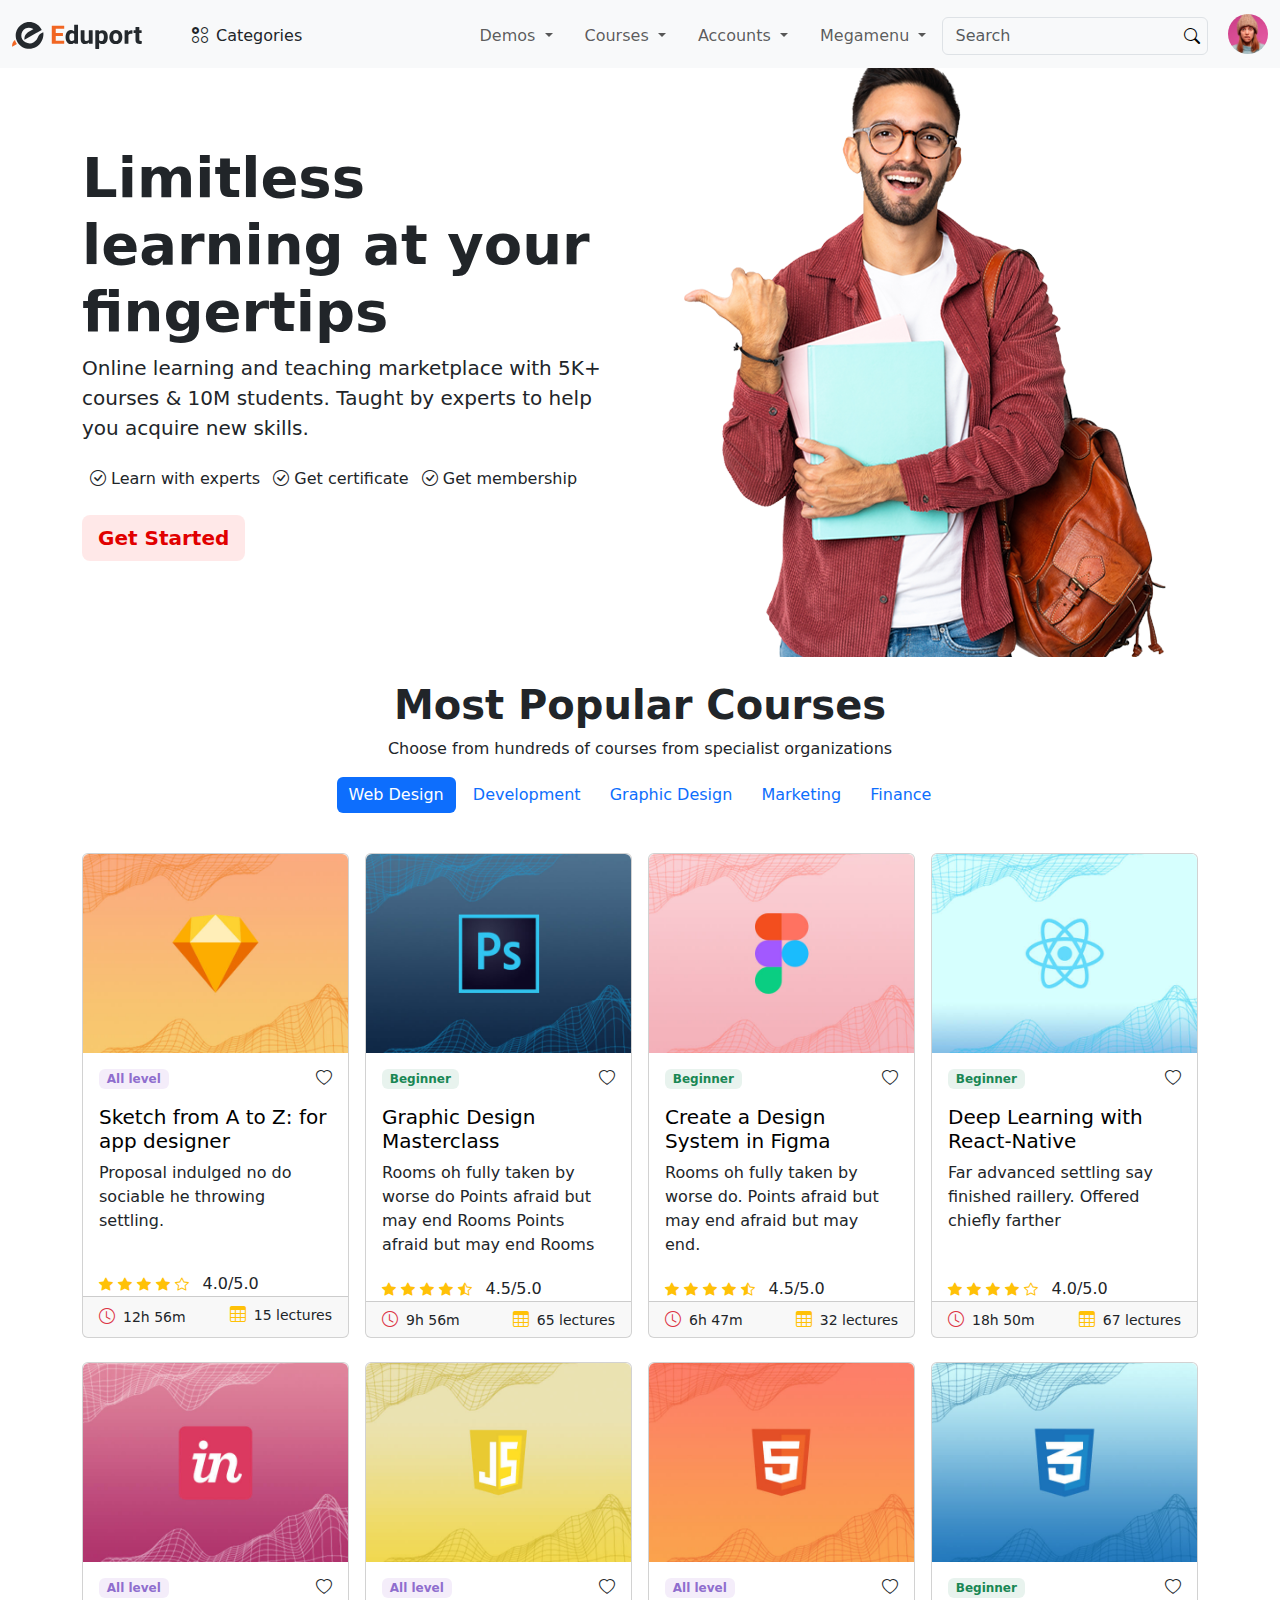
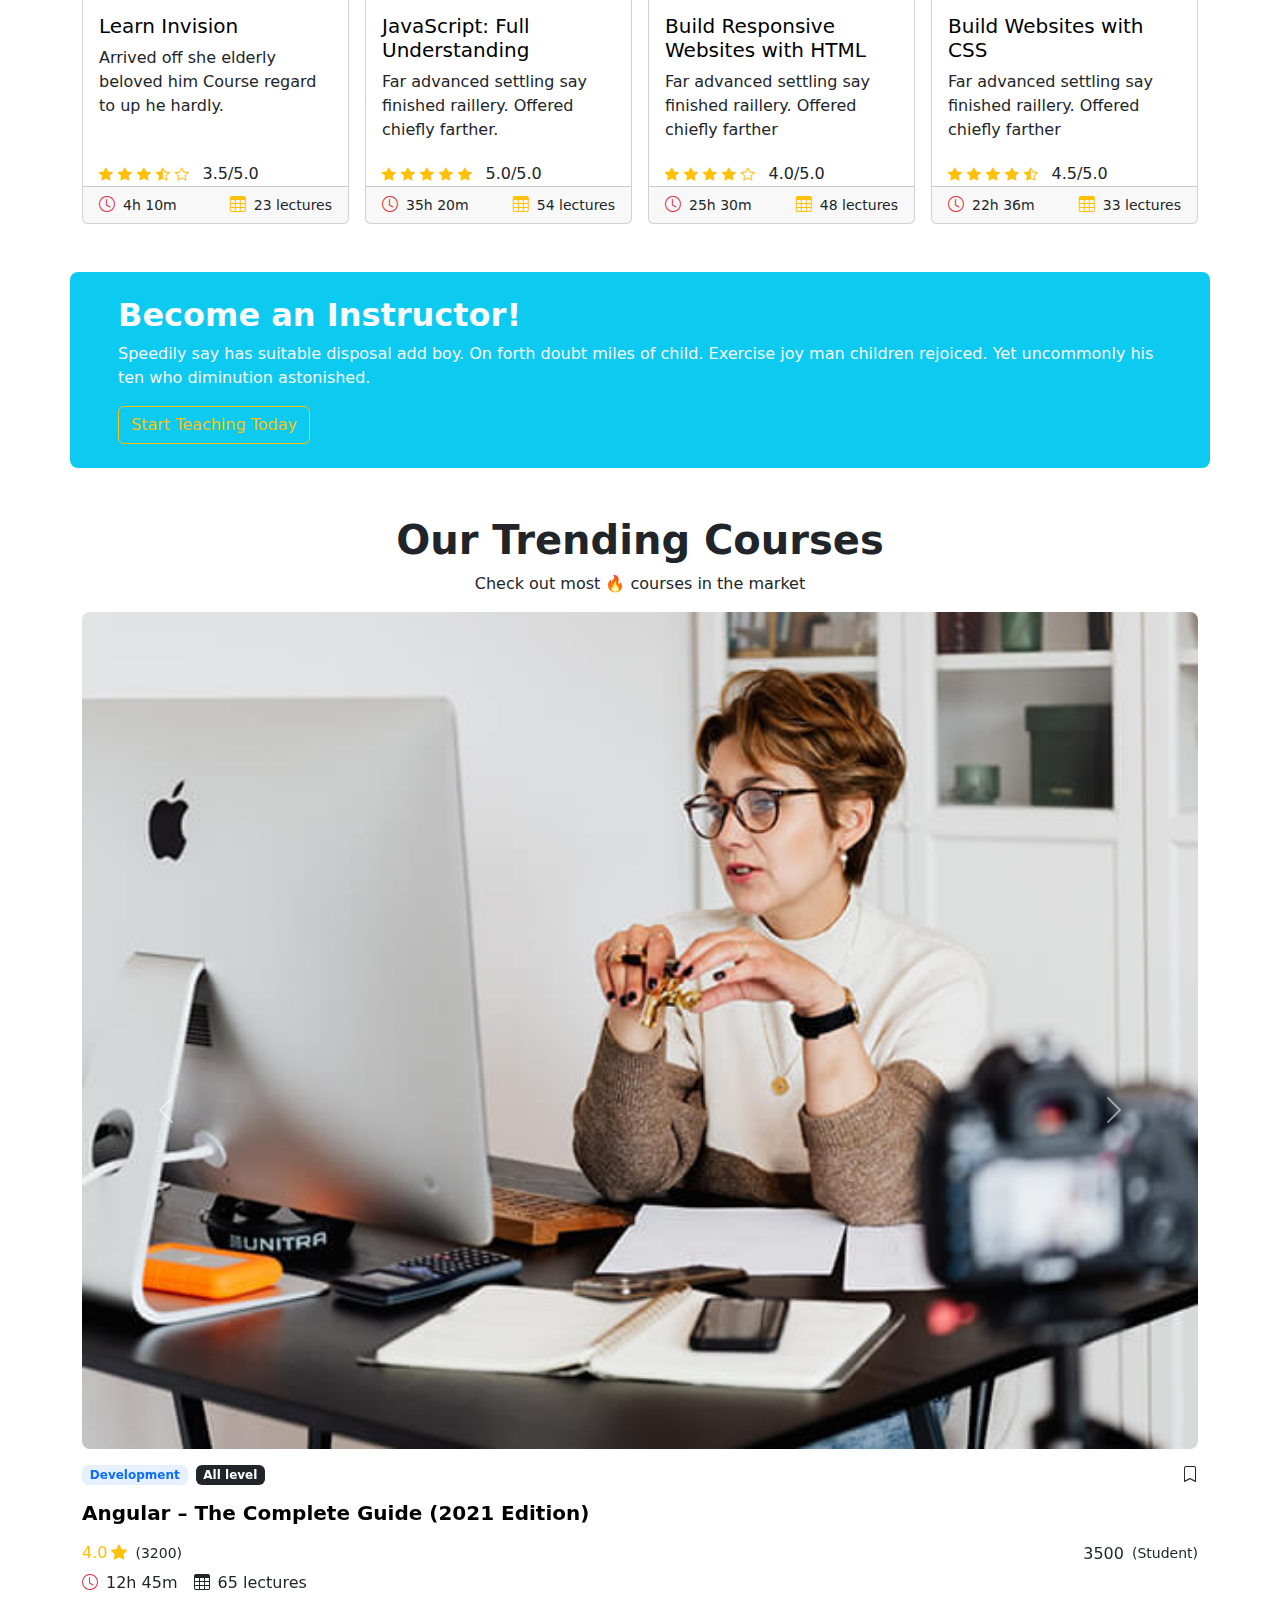
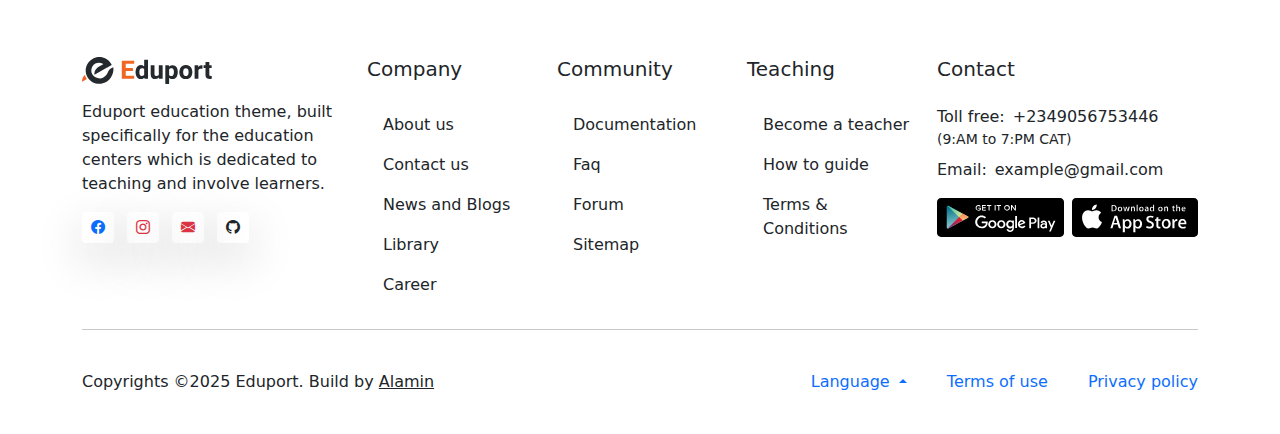
==== commit 98c65179: "commit" ====
--- a/index.html
+++ b/index.html
@@ -25,7 +25,7 @@
 
   <body>
     <!-- Navigation Bar -->
-    <nav class="navbar navbar-expand-lg bg-light">
+    <nav class="navbar navbar-expand-lg bg-light fixed-top">
       <div class="container-fluid">
         <a class="navbar-brand" href="#">
           <img
@@ -35,7 +35,7 @@
           />
         </a>
         <button
-          class="navbar-toggler justify-end"
+          class="navbar-toggler "
           type="button"
           data-bs-toggle="collapse"
           data-bs-target="#navbarSupportedContent"
@@ -892,7 +892,7 @@
                   <a
                     href="#"
                     class="badge text-decoration-none bg-primary bg-opacity-10 text-primary"
-                    >DesignDevelopment</a
+                    >Development</a
                   >
                   <a href="#" class="badge text-decoration-none text-bg-dark"
                     >All level</a
@@ -1143,7 +1143,7 @@
             <li class="list-inline-item">
               <a
                 class="btn btn-white btn-sm shadow-lg px-2 text-facebook"
-                href="#"
+                href="https://web.facebook.com/?_rdc=1&_rdr#"
                 ><i class="bi bi-facebook text-primary"></i
               ></a>
             </li>
@@ -1157,15 +1157,15 @@
             <li class="list-inline-item">
               <a
                 class="btn btn-white btn-sm shadow-lg px-2 text-twitter"
-                href="#"
-                ><i class="bi bi-twitter text-info"></i
+                href="mailto:alaminissa200@gmail.com"
+                ><i class="bi bi-bi bi-envelope-fill text-danger"></i
               ></a>
             </li>
             <li class="list-inline-item">
               <a
                 class="btn btn-white btn-sm shadow-lg px-2 text-linkedin"
-                href="#"
-                ><i class="bi bi-linkedin text-primary"></i
+                href="https://github.com/alamin-isa/"
+                ><i class="bi bi-github text-dark"></i
               ></a>
             </li>
           </ul>
@@ -1180,27 +1180,27 @@
               <h5 class="mb-2 mb-md-4">Company</h5>
               <ul class="nav flex-column">
                 <li class="nav-item">
-                  <a class="nav-link text-dark fw-light mx-0 px-0" href="#"
+                  <a class="nav-link text-dark fw-light mx-0 px-0" href="#about"
                     >About us</a
                   >
                 </li>
                 <li class="nav-item">
-                  <a class="nav-link text-dark fw-light mx-0 px-0" href="#"
+                  <a class="nav-link text-dark fw-light mx-0 px-0" href="#contact"
                     >Contact us</a
                   >
                 </li>
                 <li class="nav-item">
-                  <a class="nav-link text-dark fw-light mx-0 px-0" href="#"
+                  <a class="nav-link text-dark fw-light mx-0 px-0" href="newsandblogs"
                     >News and Blogs</a
                   >
                 </li>
                 <li class="nav-item">
-                  <a class="nav-link text-dark fw-light mx-0 px-0" href="#"
+                  <a class="nav-link text-dark fw-light mx-0 px-0" href="library"
                     >Library</a
                   >
                 </li>
                 <li class="nav-item">
-                  <a class="nav-link text-dark fw-light mx-0 px-0" href="#"
+                  <a class="nav-link text-dark fw-light mx-0 px-0" href="careers"
                     >Career</a
                   >
                 </li>
--- a/style.css
+++ b/style.css
@@ -8,10 +8,15 @@
   margin-right: 10px;
 }
 
+/* .navbar-toggler {
+  margin-left: 10em;
+} */
+
+
 .avatar-img {
-  display: inline-block;
+  display: inline;
   width: 40px;
-  vertical-align: middle;
+  height: 100%;
   margin-left: 0;
 }
 
@@ -19,7 +24,6 @@
     /* margin-left: 5em; */
 form {
     width: 100%;
-    
     margin-right: 1em;
 }
 .nav-item {
@@ -83,4 +87,10 @@
 
 /* .img {
     
+} */
+
+/* @media (min-width:500px) and (max-width:650px) {
+  .navbar-toggler {
+    margin-left: 18em;
+  }
 } */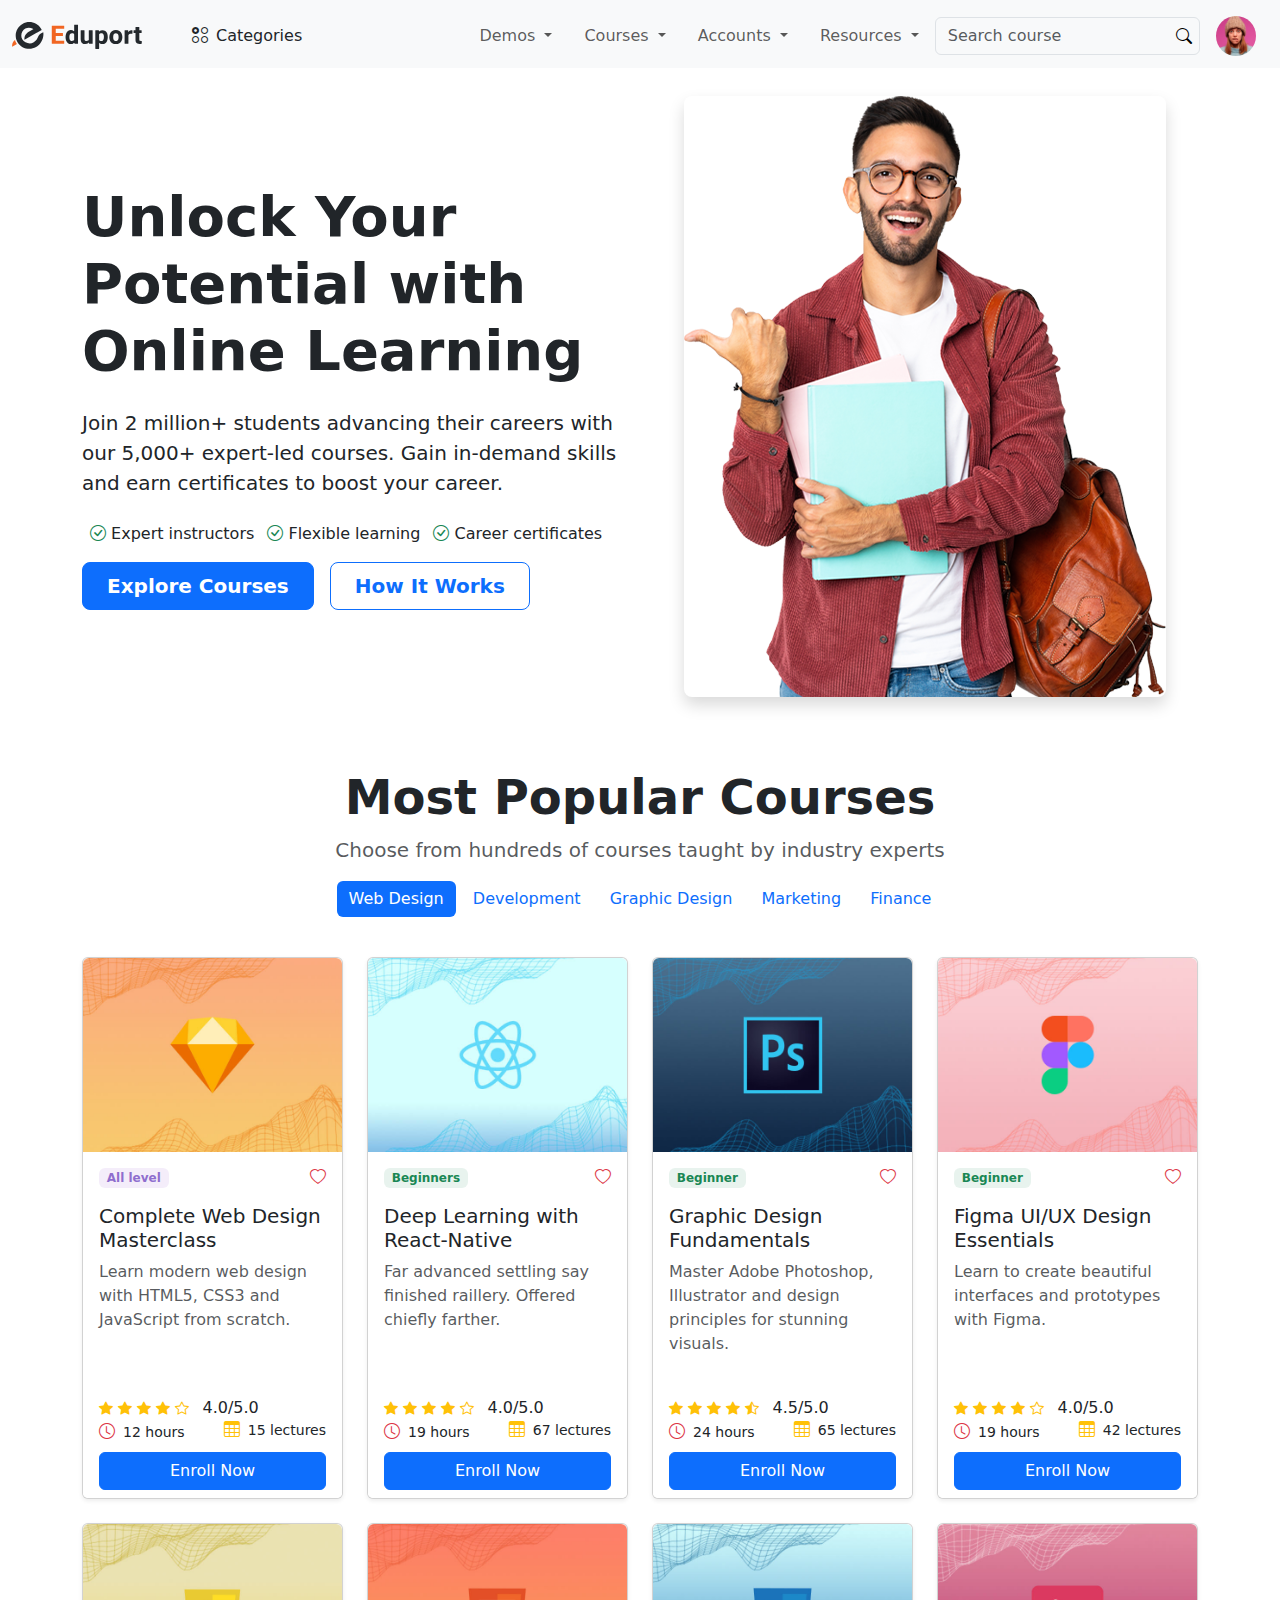
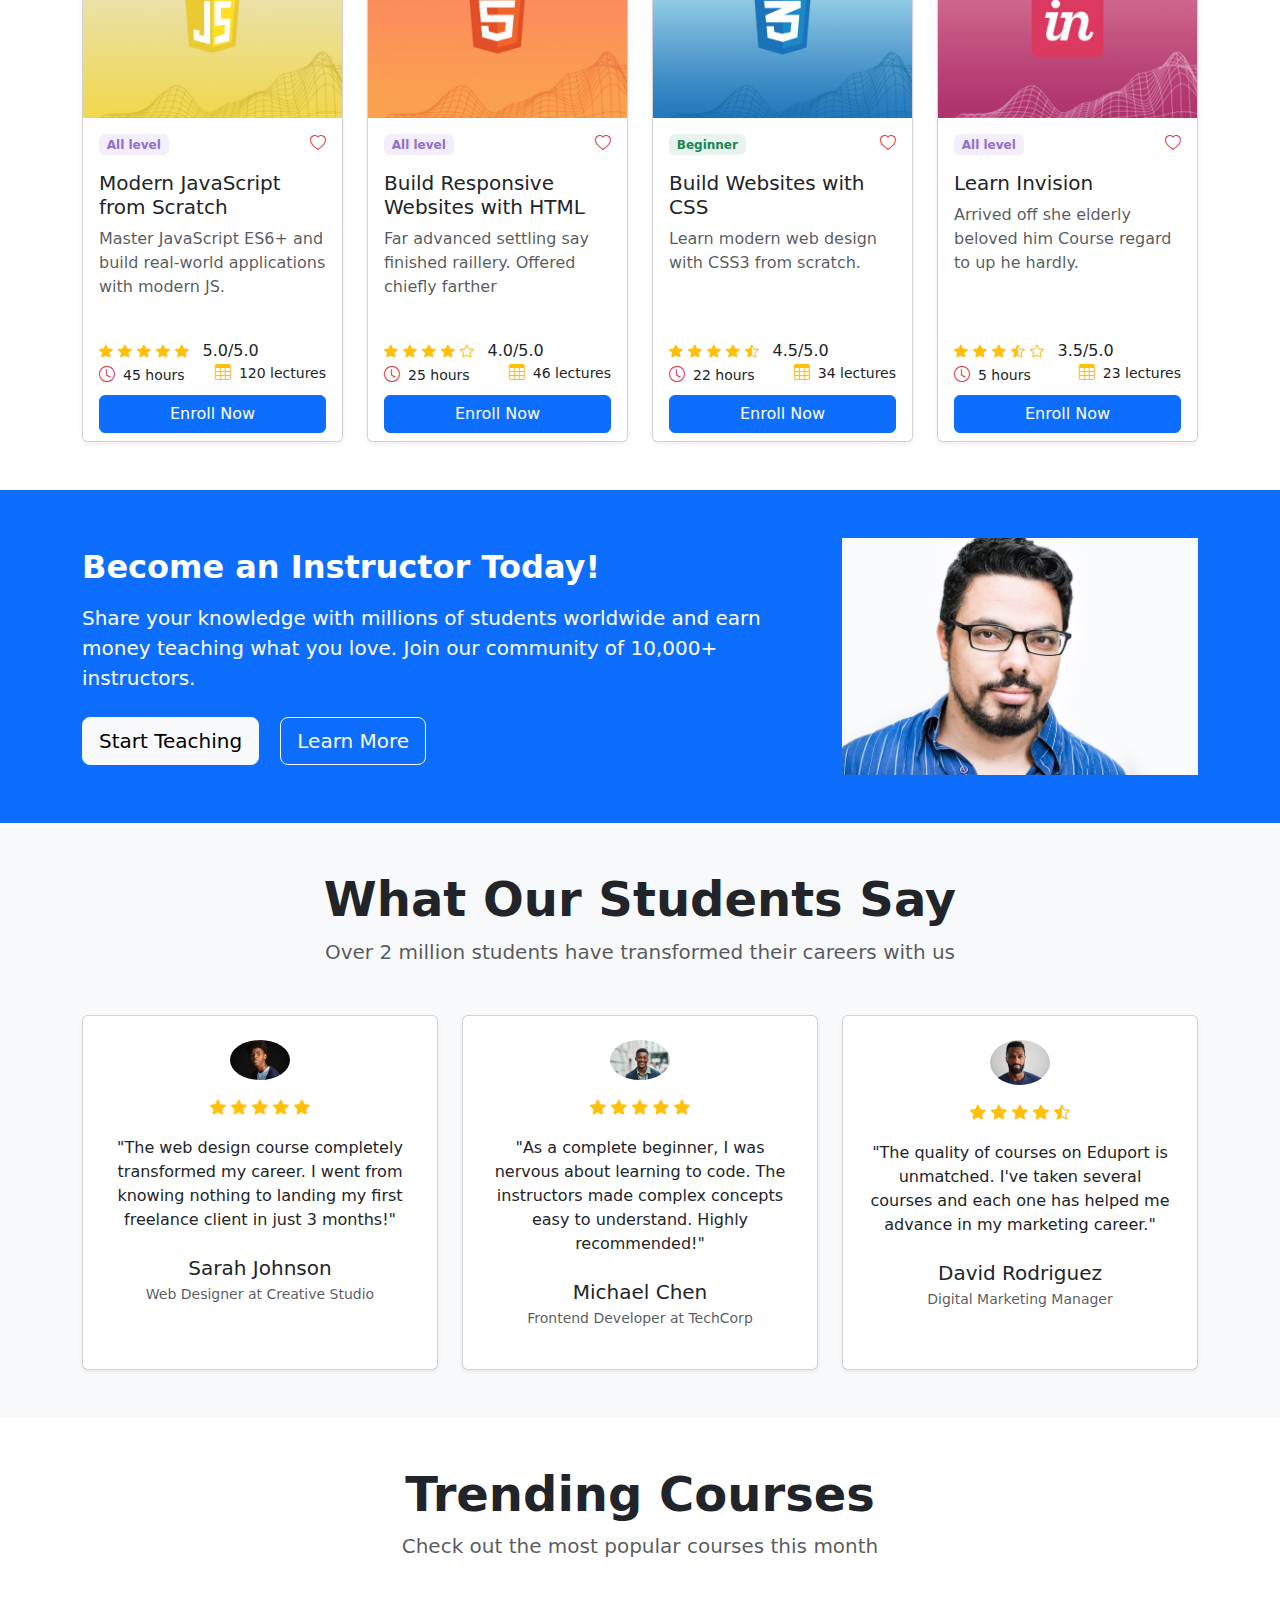
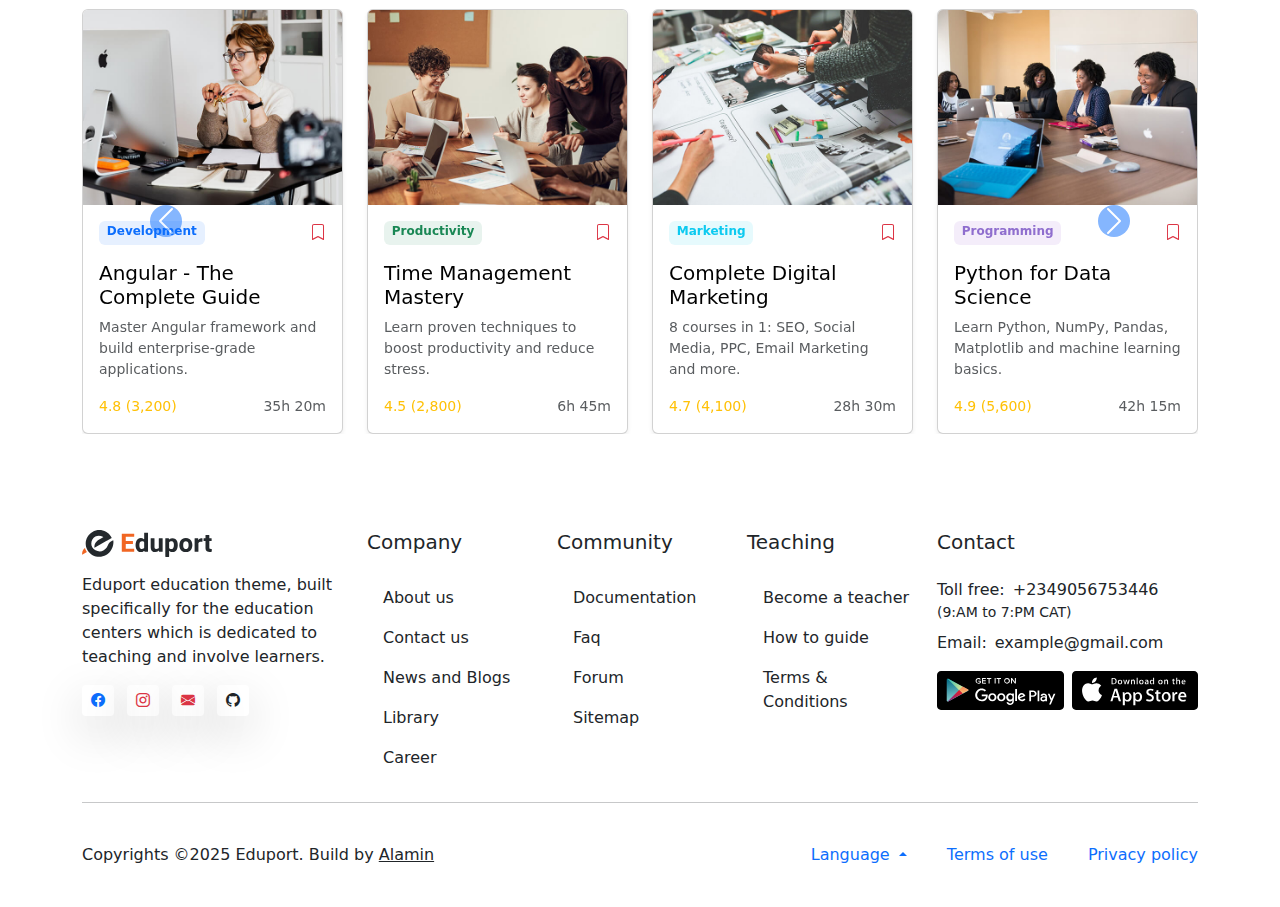
==== commit 3090be53: "modified the learning environment" ====
--- a/index.html
+++ b/index.html
@@ -3,7 +3,7 @@
   <head>
     <meta charset="UTF-8" />
     <meta name="viewport" content="width=device-width, initial-scale=1.0" />
-    <title>Eduport Project</title>
+    <title>Eduport - Online Learning Platform</title>
 
     <!-- Bootstrap CSS -->
     <link
@@ -35,7 +35,7 @@
           />
         </a>
         <button
-          class="navbar-toggler "
+          class="navbar-toggler"
           type="button"
           data-bs-toggle="collapse"
           data-bs-target="#navbarSupportedContent"
@@ -51,7 +51,7 @@
           id="navbarSupportedContent"
         >
           <div class="container active">
-            <a class="nav-link active p-2 rounded-3" href="#"
+            <a class="nav-link active p-2 rounded-3" href="#categories"
               ><i class="bi bi-ui-radios-grid me-2" aria-current="page"></i
               >Categories</a
             >
@@ -69,16 +69,41 @@
               </a>
               <ul class="dropdown-menu">
                 <li><a class="dropdown-item" href="#home">Home Default</a></li>
-                <li><a class="dropdown-item" href="#">Home Education</a></li>
-                <li><a class="dropdown-item" href="#">Home Academy</a></li>
-                <li><a class="dropdown-item" href="#">Home Course</a></li>
-                <li><a class="dropdown-item" href="#">Home University</a></li>
-                <li><a class="dropdown-item" href="#">Home Kindergarten</a></li>
-                <li><a class="dropdown-item" href="#">Home Landing</a></li>
-                <li><a class="dropdown-item" href="#">Home Tutor</a></li>
-                <li><a class="dropdown-item" href="#">Home School</a></li>
-                <li><a class="dropdown-item" href="#">Home Abroad</a></li>
-                <li><a class="dropdown-item" href="#">Home Workshop</a></li>
+                <li><a class="dropdown-item" href="#courses">Courses</a></li>
+                <li>
+                  <a class="dropdown-item" href="#testimonials">Testimonials</a>
+                </li>
+                <li>
+                  <a class="dropdown-item" href="#instructors">Instructors</a>
+                </li>
+              </ul>
+            </li>
+            <li class="nav-item dropdown">
+              <a
+                class="nav-link dropdown-toggle"
+                href="#"
+                role="button"
+                data-bs-toggle="dropdown"
+                aria-expanded="false"
+              >
+                Courses
+              </a>
+              <ul class="dropdown-menu">
+                <li><a class="dropdown-item" href="#courses">Course</a></li>
+                <li><a class="dropdown-item" href="#web-design">About</a></li>
+                <li>
+                  <a class="dropdown-item" href="#development">Development</a>
+                </li>
+                <li>
+                  <a class="dropdown-item" href="#graphic-design"
+                    >Graphic Design</a
+                  >
+                </li>
+                <li>
+                  <a class="dropdown-item" href="#marketing">Marketing</a>
+                </li>
+                <li><a class="dropdown-item" href="#help">Help</a></li>
+                <li><a class="dropdown-item" href="#form">Form</a></li>
                 <!-- <li><hr class="dropdown-divider" /></li>
                 <li>
                   <a class="dropdown-item" href="#">Something else here</a>
@@ -93,50 +118,25 @@
                 data-bs-toggle="dropdown"
                 aria-expanded="false"
               >
-                Courses
-              </a>
-              <ul class="dropdown-menu">
-                <li><a class="dropdown-item" href="#courses">Course</a></li>
-                <li><a class="dropdown-item" href="#">About</a></li>
-                <li><a class="dropdown-item" href="#">Hero banner</a></li>
-                <li><a class="dropdown-item" href="#">Instructor List</a></li>
-                <li><a class="dropdown-item" href="#">Instructor Single</a></li>
-                <li>
-                  <a class="dropdown-item" href="#">Become an Instructor</a>
-                </li>
-                <li><a class="dropdown-item" href="#">Abroad Single</a></li>
-                <li><a class="dropdown-item" href="#">Help</a></li>
-                <li><a class="dropdown-item" href="#">Form</a></li>
-                <!-- <li><hr class="dropdown-divider" /></li>
-                <li>
-                  <a class="dropdown-item" href="#">Something else here</a>
-                </li> -->
-              </ul>
-            </li>
-            <li class="nav-item dropdown">
-              <a
-                class="nav-link dropdown-toggle"
-                href="#"
-                role="button"
-                data-bs-toggle="dropdown"
-                aria-expanded="false"
-              >
                 Accounts
               </a>
               <ul class="dropdown-menu">
-                <li><a class="dropdown-item" href="#">Instructor</a></li>
-                <li><a class="dropdown-item" href="#">Student</a></li>
-                <li><a class="dropdown-item" href="#">Admin</a></li>
+                <li>
+                  <a class="dropdown-item" href="#instructor-signup"
+                    >Instructor</a
+                  >
+                </li>
+                <li>
+                  <a class="dropdown-item" href="#student-signup">Student</a>
+                </li>
+                <li><a class="dropdown-item" href="#admin">Admin</a></li>
                 <li><hr class="dropdown-divider" /></li>
                 <li>
-                  <a class="dropdown-item" href="#"
+                  <a class="dropdown-item" href="profile"
                     ><i class="bi bi-pencil-square me-1"></i>Edit Profile</a
                   >
-                  <a class="dropdown-item" href="#"
+                  <a class="dropdown-item" href="#settings"
                     ><i class="bi bi-gear-fill me-1"></i>Settings</a
-                  >
-                  <a class="dropdown-item" href="#"
-                    ><i class="bi bi-trash3-fill me-1"></i>Delete Profile</a
                   >
                 </li>
               </ul>
@@ -149,57 +149,22 @@
                 data-bs-toggle="dropdown"
                 aria-expanded="false"
               >
-                Megamenu
+                Resources
               </a>
               <ul class="dropdown-menu">
                 <p class="fw-bold ms-3 mt-3">Get Started</p>
                 <li><hr class="dropdown-divider mx-3" /></li>
                 <li>
-                  <a class="dropdown-item ms-4" href="#">Market research</a>
-                </li>
-                <li><a class="dropdown-item ms-4" href="#">Advertising</a></li>
+                  <a class="dropdown-item ms-4" href="#tutorials">Tutorials</a>
+                </li>
                 <li>
-                  <a class="dropdown-item ms-4" href="#">Consumer behaviour</a>
+                  <a class="dropdown-item ms-4" href="#docs">Documentation</a>
                 </li>
                 <li>
-                  <a class="dropdown-item ms-4" href="#">Digital marketing</a>
+                  <a class="dropdown-item ms-4" href="#community">Community</a>
                 </li>
                 <li>
-                  <a class="dropdown-item ms-4" href="#">Marketing ethics</a>
-                </li>
-                <li>
-                  <a class="dropdown-item ms-4" href="#"
-                    >Social media marketing</a
-                  >
-                </li>
-                <li>
-                  <a class="dropdown-item ms-4" href="#">Decision science</a>
-                </li>
-                <li>
-                  <a class="dropdown-item ms-4" href="#">Business marketing</a>
-                </li>
-                <p class="fw-bold ms-3 mt-3">Degree</p>
-                <li><hr class="dropdown-divider mx-3" /></li>
-                <li>
-                  <p class="ms-4 fw-semibold mb-0">Contact management</p>
-                  <p class="mt-0 ms-4 fw-light text-small">
-                    Speedily say has suitable disposal add boy. On forth doubt
-                    miles of child.
-                  </p>
-                </li>
-                <li>
-                  <p class="ms-4 fw-semibold mb-0">Sales pipeline</p>
-                  <p class="mt-0 ms-4 fw-light text-small">
-                    Speedily say has suitable disposal add boy. On forth doubt
-                    miles of child.
-                  </p>
-                </li>
-                <li>
-                  <p class="ms-4 fw-semibold mb-0">Security & Permission</p>
-                  <p class="mt-0 ms-4 fw-light text-small">
-                    Speedily say has suitable disposal add boy. On forth doubt
-                    miles of child.
-                  </p>
+                  <a class="dropdown-item ms-4" href="#blog">Blog</a>
                 </li>
               </ul>
             </li>
@@ -227,13 +192,13 @@
           </li> -->
           </ul>
 
-          <form class="position-relative">
+          <form class="d-flex position-relative me-3">
             <input
               class="form-control pe-5 bg-transparent"
               type="search"
-              placeholder="Search"
+              placeholder="Search course"
               aria-label="Search"
-              id="card"
+              id="search"
             />
             <button
               class="bg-transparent p-2 position-absolute top-0 end-0 border-0"
@@ -242,6 +207,18 @@
               <i class="bi bi-search fs-6"></i>
             </button>
           </form>
+
+          <a
+            href="#profile"
+            class="d-flex align-items-center text-decoration-none"
+          >
+            <img
+              class="avatar-img rounded-circle me-2"
+              src="./images/01.jpg"
+              alt="User avatar"
+            />
+            <!-- <span class="d-none d-lg-inline">My Profile</span> -->
+          </a>
 
           <!-- <form class="d-flex" role="search">
           <input
@@ -256,13 +233,6 @@
           </button>
         </form> -->
         </div>
-
-        <img
-          class="avatar-img rounded-circle"
-          src="./images/01.jpg"
-          alt="avatar"
-        />
-        <!-- <img class="avatar-img rounded-circle" src="./images/01.jpg" alt="avatar"> -->
       </div>
     </nav>
 
@@ -270,34 +240,52 @@
 
     <!-- Main Content -->
     <div class="container mt-5" id="home">
-      <!-- section 1 -->
-      <div class="row align-items-center">
+      <!-- Hero Section -->
+      <div class="row align-items-center py-5">
         <div class="col-lg-6 col-md-12 text-center text-lg-start">
-          <h1 class="display-4 fw-bold">
-            Limitless learning at your fingertips
+          <h1 class="display-4 fw-bold mb-4">
+            Unlock Your Potential with Online Learning
           </h1>
           <p class="lead">
-            Online learning and teaching marketplace with 5K+ courses & 10M
-            students. Taught by experts to help you acquire new skills.
+            Join 2 million+ students advancing their careers with our 5,000+
+            expert-led courses. Gain in-demand skills and earn certificates to
+            boost your career.
           </p>
           <div class="mt-4">
             <p>
-              <i class="bi bi-check-circle ms-2"></i> Learn with experts
-              <i class="bi bi-check-circle ms-2"></i> Get certificate
-              <i class="bi bi-check-circle ms-2"></i> Get membership
+              <i class="bi bi-check-circle text-success ms-2"></i> Expert
+              instructors
+              <i class="bi bi-check-circle text-success ms-2"></i> Flexible
+              learning
+              <i class="bi bi-check-circle text-success ms-2"></i> Career
+              certificates
             </p>
           </div>
 
           <div
-            class="d-flex justify-content-center justify-content-lg-start gap-3 mt-4"
+            class="d-flex flex-wrap justify-content-center justify-content-lg-start gap-3"
           >
-            <button class="fw-semibold btn custom-opacity-button btn-lg">
-              Get Started
-            </button>
-          </div>
-        </div>
-        <div class="col-lg-6 col-md-12 text-center mt-2">
-          <img class="img-fluid" src="./images/07.png" alt="Learning" />
+            <a
+              href="#courses"
+              class="btn btn-primary btn-lg px-4 py-2 fw-semibold"
+            >
+              Explore Courses
+            </a>
+            <a
+              href="#how-it-works"
+              class="btn btn-outline-primary btn-lg px-4 py-2 fw-semibold"
+            >
+              How It Works
+            </a>
+          </div>
+        </div>
+        <div class="col-lg-6 col-md-12 text-center mt-4 mt-lg-0">
+          <img
+            class="img-fluid rounded-3 shadow"
+            src="./images/07.png"
+            alt="Online Learning Illustration"
+            loading="lazy"
+          />
         </div>
       </div>
     </div>
@@ -305,9 +293,9 @@
 
     <!-- section 2-->
     <section id="courses">
-      <h1 class="display-6 fw-bold text-center mt-4">Most Popular Courses</h1>
-      <p class="text-center">
-        Choose from hundreds of courses from specialist organizations
+      <h1 class="display-5 fw-bold text-center mt-4">Most Popular Courses</h1>
+      <p class="text-center lead text-muted">
+        Choose from hundreds of courses taught by industry experts
       </p>
       <div
         class="bg-light-primary text-center btn-type"
@@ -365,11 +353,16 @@
 
     <!-- cards start here -->
     <div class="container">
-      <div class="row g-3 mt-3">
-        <div class="mt-4 col-md-6 col-lg-3">
-          <div class="card h-100">
-            <img src="./images/08.jpg" class="card-image-top rounded-top" />
-            <div class="card-body">
+      <div class="row g-4 mt-3">
+        <div class="mt-4 col-md-6 col-lg-4 col-xl-3">
+          <div class="card h-100 shadow-sm">
+            <img
+              src="./images/08.jpg"
+              class="card-image-top rounded-top"
+              alt="Web Design Course"
+              loading="lazy"
+            />
+            <div class="card-body d-flex flex-column">
               <div class="d-flex justify-content-between mb-3">
                 <span class="hstack gap-2">
                   <a
@@ -379,18 +372,21 @@
                   >
                   <!-- <a href="#" class="badge text-bg-dark">Beginner</a> -->
                 </span>
-                <a href="#" class="h6 fw-light mb-0"
+                <a href="#" class="text-danger h6 fw-light mb-0"
                   ><i class="bi bi-heart"></i
                 ></a>
               </div>
 
               <h5 class="card-title fw-normal">
-                <a class="text-decoration-none" href="#"
-                  >Sketch from A to Z: for app designer</a
+                <a
+                  class="text-decoration-none text-dark"
+                  href="#web-design-course"
+                  >Complete Web Design Masterclass</a
                 >
               </h5>
-              <p class="mb-1">
-                Proposal indulged no do sociable he throwing settling.
+              <p class="card-text text-muted mb-4">
+                Learn modern web design with HTML5, CSS3 and JavaScript from
+                scratch.
               </p>
             </div>
             <ul class="list-inline mt-0 mb-0 ms-3">
@@ -411,25 +407,105 @@
               </li>
               <li class="list-inline-item ms-2 h6 fw-light mb-0">4.0/5.0</li>
             </ul>
-            <div class="card-footer">
-              <div class="d-flex justify-content-between">
-                <span class="fw-light mb-0"
-                  ><i class="bi bi-clock text-danger me-2"></i
-                  ><small>12h 56m</small></span
+
+            <div class="d-flex justify-content-between">
+              <span class="fw-light mb-0 ms-3"
+                ><i class="bi bi-clock text-danger me-2"></i
+                ><small>12 hours</small></span
+              >
+              <span class="h6 fw-light mb-0 me-3"
+                ><i class="bi bi-table text-warning me-2 my-4"></i
+                ><small>15 lectures</small></span
+              >
+            </div>
+            <div class="card-footer bg-white border-top-0">
+              <a href="#web-design-course" class="btn btn-primary w-100"
+                >Enroll Now</a
+              >
+            </div>
+          </div>
+        </div>
+
+        <div class="mt-4 col-md-6 col-lg-4 col-xl-3">
+          <div class="card h-100 shadow-sm">
+            <img
+              src="./images/07.jpg"
+              class="card-image-top rounded-top"
+              alt="Web Design Course"
+              loading="lazy"
+            />
+            <div class="card-body d-flex flex-column">
+              <div class="d-flex justify-content-between mb-3">
+                <span class="hstack gap-2">
+                  <a
+                    href="#"
+                    class="badge bg-success bg-opacity-10 text-success text-decoration-none"
+                    >Beginners</a
+                  >
+                  <!-- <a href="#" class="badge text-bg-dark">Beginner</a> -->
+                </span>
+                <a href="#" class="text-danger h6 fw-light mb-0"
+                  ><i class="bi bi-heart"></i
+                ></a>
+              </div>
+
+              <h5 class="card-title fw-normal">
+                <a
+                  class="text-decoration-none text-dark"
+                  href="#web-design-course"
+                  >Deep Learning with React-Native</a
                 >
-                <span class="h6 fw-light mb-0"
-                  ><i class="bi bi-table text-warning me-2 my-4"></i
-                  ><small>15 lectures</small></span
-                >
-              </div>
-            </div>
-          </div>
-        </div>
-
-        <div class="mt-4 col-md-6 col-lg-3">
-          <div class="card h-100">
-            <img src="./images/02.jpg" class="card-image-top rounded-top" />
-            <div class="card-body">
+              </h5>
+              <p class="card-text text-muted mb-4">
+                Far advanced settling say finished raillery. Offered chiefly
+                farther.
+              </p>
+            </div>
+            <ul class="list-inline mt-0 mb-0 ms-3">
+              <li class="list-inline-item me-0 small">
+                <i class="bi bi-star-fill text-warning"></i>
+              </li>
+              <li class="list-inline-item me-0 small">
+                <i class="bi bi-star-fill text-warning"></i>
+              </li>
+              <li class="list-inline-item me-0 small">
+                <i class="bi bi-star-fill text-warning"></i>
+              </li>
+              <li class="list-inline-item me-0 small">
+                <i class="bi bi-star-fill text-warning"></i>
+              </li>
+              <li class="list-inline-item me-0 small">
+                <i class="bi bi-star text-warning"></i>
+              </li>
+              <li class="list-inline-item ms-2 h6 fw-light mb-0">4.0/5.0</li>
+            </ul>
+
+            <div class="d-flex justify-content-between">
+              <span class="fw-light mb-0 ms-3"
+                ><i class="bi bi-clock text-danger me-2"></i
+                ><small>19 hours</small></span
+              >
+              <span class="h6 fw-light mb-0 me-3"
+                ><i class="bi bi-table text-warning me-2 my-4"></i
+                ><small>67 lectures</small></span
+              >
+            </div>
+            <div class="card-footer bg-white border-top-0">
+              <a href="#web-design-course" class="btn btn-primary w-100"
+                >Enroll Now</a
+              >
+            </div>
+          </div>
+        </div>
+        <div class="mt-4 col-md-6 col-lg-4 col-xl-3">
+          <div class="card h-100 shadow-sm">
+            <img
+              src="./images/02.jpg"
+              class="card-image-top rounded-top"
+              alt="Web Design Course"
+              loading="lazy"
+            />
+            <div class="card-body d-flex flex-column">
               <div class="d-flex justify-content-between mb-3">
                 <span class="hstack gap-2">
                   <a
@@ -437,19 +513,23 @@
                     class="badge bg-success bg-opacity-10 text-success text-decoration-none"
                     >Beginner</a
                   >
+                  <!-- <a href="#" class="badge text-bg-dark">Beginner</a> -->
                 </span>
-                <a href="#" class="h6 fw-light mb-0"
+                <a href="#" class="text-danger h6 fw-light mb-0"
                   ><i class="bi bi-heart"></i
                 ></a>
               </div>
+
               <h5 class="card-title fw-normal">
-                <a class="text-decoration-none" href="#"
-                  >Graphic Design Masterclass</a
+                <a
+                  class="text-decoration-none text-dark"
+                  href="#graphic-design-course"
+                  >Graphic Design Fundamentals</a
                 >
               </h5>
-              <p class="mb-1">
-                Rooms oh fully taken by worse do Points afraid but may end Rooms
-                Points afraid but may end Rooms
+              <p class="card-text text-muted mb-4">
+                Master Adobe Photoshop, Illustrator and design principles for
+                stunning visuals.
               </p>
             </div>
             <ul class="list-inline mt-0 mb-0 ms-3">
@@ -470,24 +550,33 @@
               </li>
               <li class="list-inline-item ms-2 h6 fw-light mb-0">4.5/5.0</li>
             </ul>
-            <div class="card-footer">
-              <div class="d-flex justify-content-between">
-                <span class="h6 fw-light mb-0"
-                  ><i class="bi bi-clock text-danger me-2"></i
-                  ><small>9h 56m</small></span
-                >
-                <span class="h6 fw-light mb-0"
-                  ><i class="bi bi-table text-warning me-2 my-4"></i
-                  ><small>65 lectures</small></span
-                >
-              </div>
-            </div>
-          </div>
-        </div>
-        <div class="mt-4 col-md-6 col-lg-3">
-          <div class="card h-100">
-            <img src="./images/03.jpg" class="card-image-top rounded-top" />
-            <div class="card-body">
+
+            <div class="d-flex justify-content-between">
+              <span class="fw-light mb-0 ms-3"
+                ><i class="bi bi-clock text-danger me-2"></i
+                ><small>24 hours</small></span
+              >
+              <span class="h6 fw-light mb-0 me-3"
+                ><i class="bi bi-table text-warning me-2 my-4"></i
+                ><small>65 lectures</small></span
+              >
+            </div>
+            <div class="card-footer bg-white border-top-0">
+              <a href="#graphic-design-course" class="btn btn-primary w-100"
+                >Enroll Now</a
+              >
+            </div>
+          </div>
+        </div>
+        <div class="mt-4 col-md-6 col-lg-4 col-xl-3">
+          <div class="card h-100 shadow-sm">
+            <img
+              src="./images/03.jpg"
+              class="card-image-top rounded-top"
+              alt="Web Design Course"
+              loading="lazy"
+            />
+            <div class="card-body d-flex flex-column">
               <div class="d-flex justify-content-between mb-3">
                 <span class="hstack gap-2">
                   <a
@@ -495,19 +584,20 @@
                     class="badge bg-success bg-opacity-10 text-success text-decoration-none"
                     >Beginner</a
                   >
+                  <!-- <a href="#" class="badge text-bg-dark">Beginner</a> -->
                 </span>
-                <a href="#" class="h6 fw-light mb-0"
+                <a href="#" class="text-danger h6 fw-light mb-0"
                   ><i class="bi bi-heart"></i
                 ></a>
               </div>
+
               <h5 class="card-title fw-normal">
-                <a class="text-decoration-none" href="#"
-                  >Create a Design System in Figma</a
+                <a class="text-decoration-none text-dark" href="#figma-course"
+                  >Figma UI/UX Design Essentials</a
                 >
               </h5>
-              <p class="mb-1">
-                Rooms oh fully taken by worse do. Points afraid but may end
-                afraid but may end.
+              <p class="card-text text-muted mb-4">
+                Learn to create beautiful interfaces and prototypes with Figma.
               </p>
             </div>
             <ul class="list-inline mt-0 mb-0 ms-3">
@@ -524,28 +614,179 @@
                 <i class="bi bi-star-fill text-warning"></i>
               </li>
               <li class="list-inline-item me-0 small">
-                <i class="bi bi-star-half text-warning"></i>
-              </li>
-              <li class="list-inline-item ms-2 h6 fw-light mb-0">4.5/5.0</li>
+                <i class="bi bi-star text-warning"></i>
+              </li>
+              <li class="list-inline-item ms-2 h6 fw-light mb-0">4.0/5.0</li>
             </ul>
-            <div class="card-footer">
-              <div class="d-flex justify-content-between">
-                <span class="h6 fw-light mb-0"
-                  ><i class="bi bi-clock text-danger me-2"></i
-                  ><small>6h 47m</small></span
+
+            <div class="d-flex justify-content-between">
+              <span class="fw-light mb-0 ms-3"
+                ><i class="bi bi-clock text-danger me-2"></i
+                ><small>19 hours</small></span
+              >
+              <span class="h6 fw-light mb-0 me-3"
+                ><i class="bi bi-table text-warning me-2 my-4"></i
+                ><small>42 lectures</small></span
+              >
+            </div>
+            <div class="card-footer bg-white border-top-0">
+              <a href="#figma-course" class="btn btn-primary w-100"
+                >Enroll Now</a
+              >
+            </div>
+          </div>
+        </div>
+        <div class="mt-4 col-md-6 col-lg-4 col-xl-3">
+          <div class="card h-100 shadow-sm">
+            <img
+              src="./images/09.jpg"
+              class="card-image-top rounded-top"
+              alt="Web Design Course"
+              loading="lazy"
+            />
+            <div class="card-body d-flex flex-column">
+              <div class="d-flex justify-content-between mb-3">
+                <span class="hstack gap-2">
+                  <a
+                    href="#"
+                    class="badge bg-purple bg-opacity-10 text-purple text-decoration-none"
+                    >All level</a
+                  >
+                  <!-- <a href="#" class="badge text-bg-dark">Beginner</a> -->
+                </span>
+                <a href="#" class="text-danger h6 fw-light mb-0"
+                  ><i class="bi bi-heart"></i
+                ></a>
+              </div>
+
+              <h5 class="card-title fw-normal">
+                <a
+                  class="text-decoration-none text-dark"
+                  href="#javascript-course"
+                  >Modern JavaScript from Scratch</a
                 >
-                <span class="h6 fw-light mb-0"
-                  ><i class="bi bi-table text-warning me-2 my-4"></i
-                  ><small>32 lectures</small></span
+              </h5>
+              <p class="card-text text-muted mb-4">
+                Master JavaScript ES6+ and build real-world applications with
+                modern JS.
+              </p>
+            </div>
+            <ul class="list-inline mt-0 mb-0 ms-3">
+              <li class="list-inline-item me-0 small">
+                <i class="bi bi-star-fill text-warning"></i>
+              </li>
+              <li class="list-inline-item me-0 small">
+                <i class="bi bi-star-fill text-warning"></i>
+              </li>
+              <li class="list-inline-item me-0 small">
+                <i class="bi bi-star-fill text-warning"></i>
+              </li>
+              <li class="list-inline-item me-0 small">
+                <i class="bi bi-star-fill text-warning"></i>
+              </li>
+              <li class="list-inline-item me-0 small">
+                <i class="bi bi-star-fill text-warning"></i>
+              </li>
+              <li class="list-inline-item ms-2 h6 fw-light mb-0">5.0/5.0</li>
+            </ul>
+
+            <div class="d-flex justify-content-between">
+              <span class="fw-light mb-0 ms-3"
+                ><i class="bi bi-clock text-danger me-2"></i
+                ><small>45 hours</small></span
+              >
+              <span class="h6 fw-light mb-0 me-3"
+                ><i class="bi bi-table text-warning me-2 my-4"></i
+                ><small>120 lectures</small></span
+              >
+            </div>
+            <div class="card-footer bg-white border-top-0">
+              <a href="#javascript-course" class="btn btn-primary w-100"
+                >Enroll Now</a
+              >
+            </div>
+          </div>
+        </div>
+        <div class="mt-4 col-md-6 col-lg-4 col-xl-3">
+          <div class="card h-100 shadow-sm">
+            <img
+              src="./images/11.jpg"
+              class="card-image-top rounded-top"
+              alt="Web Design Course"
+              loading="lazy"
+            />
+            <div class="card-body d-flex flex-column">
+              <div class="d-flex justify-content-between mb-3">
+                <span class="hstack gap-2">
+                  <a
+                    href="#"
+                    class="badge bg-purple bg-opacity-10 text-purple text-decoration-none"
+                    >All level</a
+                  >
+                  <!-- <a href="#" class="badge text-bg-dark">Beginner</a> -->
+                </span>
+                <a href="#" class="text-danger h6 fw-light mb-0"
+                  ><i class="bi bi-heart"></i
+                ></a>
+              </div>
+
+              <h5 class="card-title fw-normal">
+                <a
+                  class="text-decoration-none text-dark"
+                  href="#web-design-course"
+                  >Build Responsive Websites with HTML</a
                 >
-              </div>
-            </div>
-          </div>
-        </div>
-        <div class="mt-4 col-md-6 col-lg-3">
-          <div class="card h-100">
-            <img src="./images/07.jpg" class="card-image-top rounded-top" />
-            <div class="card-body">
+              </h5>
+              <p class="card-text text-muted mb-4">
+                Far advanced settling say finished raillery. Offered chiefly
+                farther
+              </p>
+            </div>
+            <ul class="list-inline mt-0 mb-0 ms-3">
+              <li class="list-inline-item me-0 small">
+                <i class="bi bi-star-fill text-warning"></i>
+              </li>
+              <li class="list-inline-item me-0 small">
+                <i class="bi bi-star-fill text-warning"></i>
+              </li>
+              <li class="list-inline-item me-0 small">
+                <i class="bi bi-star-fill text-warning"></i>
+              </li>
+              <li class="list-inline-item me-0 small">
+                <i class="bi bi-star-fill text-warning"></i>
+              </li>
+              <li class="list-inline-item me-0 small">
+                <i class="bi bi-star text-warning"></i>
+              </li>
+              <li class="list-inline-item ms-2 h6 fw-light mb-0">4.0/5.0</li>
+            </ul>
+
+            <div class="d-flex justify-content-between">
+              <span class="fw-light mb-0 ms-3"
+                ><i class="bi bi-clock text-danger me-2"></i
+                ><small>25 hours</small></span
+              >
+              <span class="h6 fw-light mb-0 me-3"
+                ><i class="bi bi-table text-warning me-2 my-4"></i
+                ><small>46 lectures</small></span
+              >
+            </div>
+            <div class="card-footer bg-white border-top-0">
+              <a href="#web-design-course" class="btn btn-primary w-100"
+                >Enroll Now</a
+              >
+            </div>
+          </div>
+        </div>
+        <div class="mt-4 col-md-6 col-lg-4 col-xl-3">
+          <div class="card h-100 shadow-sm">
+            <img
+              src="./images/12.jpg"
+              class="card-image-top rounded-top"
+              alt="Web Design Course"
+              loading="lazy"
+            />
+            <div class="card-body d-flex flex-column">
               <div class="d-flex justify-content-between mb-3">
                 <span class="hstack gap-2">
                   <a
@@ -553,19 +794,22 @@
                     class="badge bg-success bg-opacity-10 text-success text-decoration-none"
                     >Beginner</a
                   >
+                  <!-- <a href="#" class="badge text-bg-dark">Beginner</a> -->
                 </span>
-                <a href="#" class="h6 fw-light mb-0"
+                <a href="#" class="text-danger h6 fw-light mb-0"
                   ><i class="bi bi-heart"></i
                 ></a>
               </div>
+
               <h5 class="card-title fw-normal">
-                <a class="text-decoration-none" href="#"
-                  >Deep Learning with React-Native</a
+                <a
+                  class="text-decoration-none text-dark"
+                  href="#web-design-course"
+                  >Build Websites with CSS</a
                 >
               </h5>
-              <p class="mb-1">
-                Far advanced settling say finished raillery. Offered chiefly
-                farther
+              <p class="card-text text-muted mb-4">
+                Learn modern web design with CSS3 from scratch.
               </p>
             </div>
             <ul class="list-inline mt-0 mb-0 ms-3">
@@ -582,28 +826,37 @@
                 <i class="bi bi-star-fill text-warning"></i>
               </li>
               <li class="list-inline-item me-0 small">
-                <i class="bi bi-star text-warning"></i>
-              </li>
-              <li class="list-inline-item ms-2 h6 fw-light mb-0">4.0/5.0</li>
+                <i class="bi bi-star-half text-warning"></i>
+              </li>
+              <li class="list-inline-item ms-2 h6 fw-light mb-0">4.5/5.0</li>
             </ul>
-            <div class="card-footer">
-              <div class="d-flex justify-content-between">
-                <span class="h6 fw-light mb-0"
-                  ><i class="bi bi-clock text-danger me-2"></i
-                  ><small>18h 50m</small></span
-                >
-                <span class="h6 fw-light mb-0"
-                  ><i class="bi bi-table text-warning me-2 my-4"></i
-                  ><small>67 lectures</small></span
-                >
-              </div>
-            </div>
-          </div>
-        </div>
-        <div class="mt-4 col-md-6 col-lg-3">
-          <div class="card h-100">
-            <img src="./images/04.jpg" class="card-image-top rounded-top" />
-            <div class="card-body">
+
+            <div class="d-flex justify-content-between">
+              <span class="fw-light mb-0 ms-3"
+                ><i class="bi bi-clock text-danger me-2"></i
+                ><small>22 hours</small></span
+              >
+              <span class="h6 fw-light mb-0 me-3"
+                ><i class="bi bi-table text-warning me-2 my-4"></i
+                ><small>34 lectures</small></span
+              >
+            </div>
+            <div class="card-footer bg-white border-top-0">
+              <a href="#web-design-course" class="btn btn-primary w-100"
+                >Enroll Now</a
+              >
+            </div>
+          </div>
+        </div>
+        <div class="mt-4 col-md-6 col-lg-4 col-xl-3">
+          <div class="card h-100 shadow-sm">
+            <img
+              src="./images/04.jpg"
+              class="card-image-top rounded-top"
+              alt="Web Design Course"
+              loading="lazy"
+            />
+            <div class="card-body d-flex flex-column">
               <div class="d-flex justify-content-between mb-3">
                 <span class="hstack gap-2">
                   <a
@@ -611,15 +864,21 @@
                     class="badge bg-purple bg-opacity-10 text-purple text-decoration-none"
                     >All level</a
                   >
+                  <!-- <a href="#" class="badge text-bg-dark">Beginner</a> -->
                 </span>
-                <a href="#" class="h6 fw-light mb-0"
+                <a href="#" class="text-danger h6 fw-light mb-0"
                   ><i class="bi bi-heart"></i
                 ></a>
               </div>
+
               <h5 class="card-title fw-normal">
-                <a class="text-decoration-none" href="#">Learn Invision</a>
+                <a
+                  class="text-decoration-none text-dark"
+                  href="#web-design-course"
+                  >Learn Invision</a
+                >
               </h5>
-              <p class="mb-1">
+              <p class="card-text text-muted mb-4">
                 Arrived off she elderly beloved him Course regard to up he
                 hardly.
               </p>
@@ -642,191 +901,21 @@
               </li>
               <li class="list-inline-item ms-2 h6 fw-light mb-0">3.5/5.0</li>
             </ul>
-            <div class="card-footer">
-              <div class="d-flex justify-content-between">
-                <span class="h6 fw-light mb-0"
-                  ><i class="bi bi-clock text-danger me-2"></i
-                  ><small>4h 10m</small></span
-                >
-                <span class="h6 fw-light mb-0"
-                  ><i class="bi bi-table text-warning me-2 my-4"></i
-                  ><small>23 lectures</small></span
-                >
-              </div>
-            </div>
-          </div>
-        </div>
-        <div class="mt-4 col-md-6 col-lg-3">
-          <div class="card h-100">
-            <img src="./images/09.jpg" class="card-image-top rounded-top" />
-            <div class="card-body">
-              <div class="d-flex justify-content-between mb-3">
-                <span class="hstack gap-2">
-                  <a
-                    href="#"
-                    class="badge bg-purple bg-opacity-10 text-purple text-decoration-none"
-                    >All level</a
-                  >
-                </span>
-                <a href="#" class="h6 fw-light mb-0"
-                  ><i class="bi bi-heart"></i
-                ></a>
-              </div>
-              <h5 class="card-title fw-normal">
-                <a class="text-decoration-none" href="#"
-                  >JavaScript: Full Understanding</a
-                >
-              </h5>
-              <p class="mb-1">
-                Far advanced settling say finished raillery. Offered chiefly
-                farther.
-              </p>
-            </div>
-            <ul class="list-inline mt-0 mb-0 ms-3">
-              <li class="list-inline-item me-0 small">
-                <i class="bi bi-star-fill text-warning"></i>
-              </li>
-              <li class="list-inline-item me-0 small">
-                <i class="bi bi-star-fill text-warning"></i>
-              </li>
-              <li class="list-inline-item me-0 small">
-                <i class="bi bi-star-fill text-warning"></i>
-              </li>
-              <li class="list-inline-item me-0 small">
-                <i class="bi bi-star-fill text-warning"></i>
-              </li>
-              <li class="list-inline-item me-0 small">
-                <i class="bi bi-star-fill text-warning"></i>
-              </li>
-              <li class="list-inline-item ms-2 h6 fw-light mb-0">5.0/5.0</li>
-            </ul>
-            <div class="card-footer">
-              <div class="d-flex justify-content-between">
-                <span class="h6 fw-light mb-0"
-                  ><i class="bi bi-clock text-danger me-2"></i
-                  ><small>35h 20m</small></span
-                >
-                <span class="h6 fw-light mb-0"
-                  ><i class="bi bi-table text-warning me-2 my-4"></i
-                  ><small>54 lectures</small></span
-                >
-              </div>
-            </div>
-          </div>
-        </div>
-        <div class="mt-4 col-md-6 col-lg-3">
-          <div class="card h-100">
-            <img src="./images/11.jpg" class="card-image-top rounded-top" />
-            <div class="card-body">
-              <div class="d-flex justify-content-between mb-3">
-                <span class="hstack gap-2">
-                  <a
-                    href="#"
-                    class="badge bg-purple bg-opacity-10 text-purple text-decoration-none"
-                    >All level</a
-                  >
-                </span>
-                <a href="#" class="h6 fw-light mb-0"
-                  ><i class="bi bi-heart"></i
-                ></a>
-              </div>
-              <h5 class="card-title fw-normal">
-                <a class="text-decoration-none" href="#"
-                  >Build Responsive Websites with HTML</a
-                >
-              </h5>
-              <p class="mb-1">
-                Far advanced settling say finished raillery. Offered chiefly
-                farther
-              </p>
-            </div>
-            <ul class="list-inline mt-0 mb-0 ms-3">
-              <li class="list-inline-item me-0 small">
-                <i class="bi bi-star-fill text-warning"></i>
-              </li>
-              <li class="list-inline-item me-0 small">
-                <i class="bi bi-star-fill text-warning"></i>
-              </li>
-              <li class="list-inline-item me-0 small">
-                <i class="bi bi-star-fill text-warning"></i>
-              </li>
-              <li class="list-inline-item me-0 small">
-                <i class="bi bi-star-fill text-warning"></i>
-              </li>
-              <li class="list-inline-item me-0 small">
-                <i class="bi bi-star text-warning"></i>
-              </li>
-              <li class="list-inline-item ms-2 h6 fw-light mb-0">4.0/5.0</li>
-            </ul>
-            <div class="card-footer">
-              <div class="d-flex justify-content-between">
-                <span class="h6 fw-light mb-0"
-                  ><i class="bi bi-clock text-danger me-2"></i
-                  ><small>25h 30m</small></span
-                >
-                <span class="h6 fw-light mb-0"
-                  ><i class="bi bi-table text-warning me-2 my-4"></i
-                  ><small>48 lectures</small></span
-                >
-              </div>
-            </div>
-          </div>
-        </div>
-        <div class="mt-4 col-md-6 col-lg-3">
-          <div class="card h-100">
-            <img src="./images/12.jpg" class="card-image-top rounded-top" />
-            <div class="card-body">
-              <div class="d-flex justify-content-between mb-3">
-                <span class="hstack gap-2">
-                  <a
-                    href="#"
-                    class="badge bg-success bg-opacity-10 text-success text-decoration-none"
-                    >Beginner</a
-                  >
-                </span>
-                <a href="#" class="h6 fw-light mb-0"
-                  ><i class="bi bi-heart"></i
-                ></a>
-              </div>
-              <h5 class="card-title fw-normal">
-                <a class="text-decoration-none" href="#"
-                  >Build Websites with CSS</a
-                >
-              </h5>
-              <p class="mb-1">
-                Far advanced settling say finished raillery. Offered chiefly
-                farther
-              </p>
-            </div>
-            <ul class="list-inline mt-0 mb-0 ms-3">
-              <li class="list-inline-item me-0 small">
-                <i class="bi bi-star-fill text-warning"></i>
-              </li>
-              <li class="list-inline-item me-0 small">
-                <i class="bi bi-star-fill text-warning"></i>
-              </li>
-              <li class="list-inline-item me-0 small">
-                <i class="bi bi-star-fill text-warning"></i>
-              </li>
-              <li class="list-inline-item me-0 small">
-                <i class="bi bi-star-fill text-warning"></i>
-              </li>
-              <li class="list-inline-item me-0 small">
-                <i class="bi bi-star-half text-warning"></i>
-              </li>
-              <li class="list-inline-item ms-2 h6 fw-light mb-0">4.5/5.0</li>
-            </ul>
-            <div class="card-footer">
-              <div class="d-flex justify-content-between">
-                <span class="h6 fw-light mb-0"
-                  ><i class="bi bi-clock text-danger me-2"></i
-                  ><small>22h 36m</small></span
-                >
-                <span class="h6 fw-light mb-0"
-                  ><i class="bi bi-table text-warning me-2 my-4"></i
-                  ><small>33 lectures</small></span
-                >
-              </div>
+
+            <div class="d-flex justify-content-between">
+              <span class="fw-light mb-0 ms-3"
+                ><i class="bi bi-clock text-danger me-2"></i
+                ><small>5 hours</small></span
+              >
+              <span class="h6 fw-light mb-0 me-3"
+                ><i class="bi bi-table text-warning me-2 my-4"></i
+                ><small>23 lectures</small></span
+              >
+            </div>
+            <div class="card-footer bg-white border-top-0">
+              <a href="#web-design-course" class="btn btn-primary w-100"
+                >Enroll Now</a
+              >
             </div>
           </div>
         </div>
@@ -834,284 +923,635 @@
     </div>
     <!-- cards ends here -->
 
-    <section class="container bg-info px-5 py-4 mt-5 rounded-3">
-      <h4 class="fw-bold fs-2 text-light"><b>Become an Instructor!</b></h4>
-      <p class="text-light">
-        Speedily say has suitable disposal add boy. On forth doubt miles of
-        child. Exercise joy man children rejoiced. Yet uncommonly his ten who
-        diminution astonished.
-      </p>
-      <button class="btn btn-outline-warning">Start Teaching Today</button>
+    <section id="instructor-cta" class="mt-5 py-5 bg-primary text-white">
+      <div class="container">
+        <div class="row align-items-center">
+          <div class="col-lg-8">
+            <h2 class="fw-bold mb-3">Become an Instructor Today!</h2>
+            <p class="lead mb-4">
+              Share your knowledge with millions of students worldwide and earn
+              money teaching what you love. Join our community of 10,000+
+              instructors.
+            </p>
+            <a href="#become-instructor" class="btn btn-light btn-lg me-3"
+              >Start Teaching</a
+            >
+            <a href="#learn-more" class="btn btn-outline-light btn-lg"
+              >Learn More</a
+            >
+          </div>
+          <div class="col-lg-4 d-none d-lg-block">
+            <img
+              src="./images/instructor.avif"
+              class="img-fluid"
+              alt="Instructor illustration"
+              loading="lazy"
+            />
+          </div>
+        </div>
+      </div>
     </section>
 
-    <section class="text-center mt-5 mb-2">
-      <h1 class="fw-bold fs-1">Our Trending Courses</h1>
-      <p class="">Check out most 🔥 courses in the market</p>
+    <!-- Testimonials Section -->
+    <section id="testimonials" class="py-5 bg-light">
+      <div class="container">
+        <div class="text-center mb-5">
+          <h2 class="display-5 fw-bold">What Our Students Say</h2>
+          <p class="lead text-muted">
+            Over 2 million students have transformed their careers with us
+          </p>
+        </div>
+
+        <div class="row g-4">
+          <div class="col-md-4">
+            <div class="card h-100 shadow-sm">
+              <div class="card-body text-center p-4">
+                <img
+                  src="./images/testimonial-1.webp"
+                  class="mb-3 test-img"
+                  width="60"
+                  alt="Student"
+                  loading="lazy"
+                />
+                <div class="ratings mb-3">
+                  <i class="bi bi-star-fill text-warning"></i>
+                  <i class="bi bi-star-fill text-warning"></i>
+                  <i class="bi bi-star-fill text-warning"></i>
+                  <i class="bi bi-star-fill text-warning"></i>
+                  <i class="bi bi-star-fill text-warning"></i>
+                </div>
+                <p class="card-text mb-4">
+                  "The web design course completely transformed my career. I
+                  went from knowing nothing to landing my first freelance client
+                  in just 3 months!"
+                </p>
+                <h5 class="card-title mb-1">Sarah Johnson</h5>
+                <p class="text-muted small">Web Designer at Creative Studio</p>
+              </div>
+            </div>
+          </div>
+
+          <div class="col-md-4">
+            <div class="card h-100 shadow-sm">
+              <div class="card-body text-center p-4">
+                <img
+                  src="./images/testimonial-2.webp"
+                  class="mb-3 test-img"
+                  width="60"
+                  alt="Student"
+                  loading="lazy"
+                />
+                <div class="ratings mb-3">
+                  <i class="bi bi-star-fill text-warning"></i>
+                  <i class="bi bi-star-fill text-warning"></i>
+                  <i class="bi bi-star-fill text-warning"></i>
+                  <i class="bi bi-star-fill text-warning"></i>
+                  <i class="bi bi-star-fill text-warning"></i>
+                </div>
+                <p class="card-text mb-4">
+                  "As a complete beginner, I was nervous about learning to code.
+                  The instructors made complex concepts easy to understand.
+                  Highly recommended!"
+                </p>
+                <h5 class="card-title mb-1">Michael Chen</h5>
+                <p class="text-muted small">Frontend Developer at TechCorp</p>
+              </div>
+            </div>
+          </div>
+
+          <div class="col-md-4">
+            <div class="card h-100 shadow-sm">
+              <div class="card-body text-center p-4">
+                <img
+                  src="./images/testimonial-3.webp"
+                  class="mb-3 test-img"
+                  width="60"
+                  alt="Student"
+                  loading="lazy"
+                />
+                <div class="ratings mb-3">
+                  <i class="bi bi-star-fill text-warning"></i>
+                  <i class="bi bi-star-fill text-warning"></i>
+                  <i class="bi bi-star-fill text-warning"></i>
+                  <i class="bi bi-star-fill text-warning"></i>
+                  <i class="bi bi-star-half text-warning"></i>
+                </div>
+                <p class="card-text mb-4">
+                  "The quality of courses on Eduport is unmatched. I've taken
+                  several courses and each one has helped me advance in my
+                  marketing career."
+                </p>
+                <h5 class="card-title mb-1">David Rodriguez</h5>
+                <p class="text-muted small">Digital Marketing Manager</p>
+              </div>
+            </div>
+          </div>
+        </div>
+      </div>
     </section>
 
-    <!-- carousel starts here -->
-    <div class="container">
-      <div id="demo" class="carousel slide mt-0" data-bs-ride="carousel">
-        <!-- Indicators/dots -->
-        <div class="carousel-indicators">
-          <button
-            type="button"
-            data-bs-target="#demo"
-            data-bs-slide-to="0"
-            class="active"
-          ></button>
-          <button
-            type="button"
-            data-bs-target="#demo"
-            data-bs-slide-to="1"
-          ></button>
-          <button
-            type="button"
-            data-bs-target="#demo"
-            data-bs-slide-to="2"
-          ></button>
-          <button
-            type="button"
-            data-bs-target="#demo"
-            data-bs-slide-to="3"
-          ></button>
-        </div>
-
-        <!-- The slideshow/carousel -->
-        <div class="carousel-inner">
-          <div class="carousel-item active">
-            <div class="card-body pb-0">
-              <img
-                src="./images/15.jpg"
-                alt="Los Angeles"
-                class="d-block w-100 card-image-top rounded-3"
-              />
-              <!-- Badge and favorite -->
-              <div class="d-flex justify-content-between mt-3 mb-3">
-                <span class="hstack gap-2">
-                  <a
-                    href="#"
-                    class="badge text-decoration-none bg-primary bg-opacity-10 text-primary"
-                    >Development</a
-                  >
-                  <a href="#" class="badge text-decoration-none text-bg-dark"
-                    >All level</a
-                  >
-                </span>
-                <a href="#" class="h6 fw-light mb-0"
-                  ><i class="bi bi-bookmark"></i
-                ></a>
-              </div>
-              <!-- Title -->
-              <h5 class="card-title fw-bold pb-3">
-                <a class="text-decoration-none" href="#"
-                  >Angular – The Complete Guide (2021 Edition)</a
-                >
-              </h5>
-              <!-- Rating -->
-              <div class="d-flex justify-content-between mb-2">
-                <div class="hstack gap-2">
-                  <p class="text-warning m-0">
-                    4.0<i class="bi bi-star-fill text-warning ms-1"></i>
-                  </p>
-                  <span class="small">(3200)</span>
+    <section id="trending" class="py-5">
+      <div class="container">
+        <div class="text-center mb-5">
+          <h2 class="display-5 fw-bold">Trending Courses</h2>
+          <p class="lead text-muted">
+            Check out the most popular courses this month
+          </p>
+        </div>
+
+        <div id="courseCarousel" class="carousel slide" data-bs-ride="carousel">
+          <div class="carousel-inner">
+            <div class="carousel-item active">
+              <div class="row g-4">
+                <!-- Trending Course 1 -->
+                <div class="col-md-6 col-lg-3">
+                  <div class="card h-100 shadow-sm">
+                    <img
+                      src="./images/15.jpg"
+                      class="card-img-top"
+                      alt="Angular Course"
+                      loading="lazy"
+                    />
+                    <div class="card-body">
+                      <div class="d-flex justify-content-between mb-3">
+                        <span
+                          class="badge bg-primary bg-opacity-10 text-primary"
+                          >Development</span
+                        >
+                        <a href="#" class="text-danger"
+                          ><i class="bi bi-bookmark"></i
+                        ></a>
+                      </div>
+                      <h5 class="card-title">
+                        <a href="#angular-course" class="text-decoration-none"
+                          >Angular - The Complete Guide</a
+                        >
+                      </h5>
+                      <p class="card-text text-muted small">
+                        Master Angular framework and build enterprise-grade
+                        applications.
+                      </p>
+                      <div
+                        class="d-flex justify-content-between align-items-center mt-3"
+                      >
+                        <span class="text-warning small">4.8 (3,200)</span>
+                        <span class="text-muted small">35h 20m</span>
+                      </div>
+                    </div>
+                  </div>
                 </div>
-                <div class="hstack gap-2">
-                  <p class="h6 fw-light mb-0 m-0">3500</p>
-                  <span class="small">(Student)</span>
+
+                <!-- Trending Course 2 -->
+                <div class="col-md-6 col-lg-3">
+                  <div class="card h-100 shadow-sm">
+                    <img
+                      src="./images/16.jpg"
+                      class="card-img-top"
+                      alt="Time Management Course"
+                      loading="lazy"
+                    />
+                    <div class="card-body">
+                      <div class="d-flex justify-content-between mb-3">
+                        <span
+                          class="badge bg-success bg-opacity-10 text-success"
+                          >Productivity</span
+                        >
+                        <a href="#" class="text-danger"
+                          ><i class="bi bi-bookmark"></i
+                        ></a>
+                      </div>
+                      <h5 class="card-title">
+                        <a href="#time-management" class="text-decoration-none"
+                          >Time Management Mastery</a
+                        >
+                      </h5>
+                      <p class="card-text text-muted small">
+                        Learn proven techniques to boost productivity and reduce
+                        stress.
+                      </p>
+                      <div
+                        class="d-flex justify-content-between align-items-center mt-3"
+                      >
+                        <span class="text-warning small">4.5 (2,800)</span>
+                        <span class="text-muted small">6h 45m</span>
+                      </div>
+                    </div>
+                  </div>
+                </div>
+
+                <!-- Trending Course 3 -->
+                <div class="col-md-6 col-lg-3">
+                  <div class="card h-100 shadow-sm">
+                    <img
+                      src="./images/14.jpg"
+                      class="card-img-top"
+                      alt="Digital Marketing Course"
+                      loading="lazy"
+                    />
+                    <div class="card-body">
+                      <div class="d-flex justify-content-between mb-3">
+                        <span class="badge bg-info bg-opacity-10 text-info"
+                          >Marketing</span
+                        >
+                        <a href="#" class="text-danger"
+                          ><i class="bi bi-bookmark"></i
+                        ></a>
+                      </div>
+                      <h5 class="card-title">
+                        <a
+                          href="#digital-marketing"
+                          class="text-decoration-none"
+                          >Complete Digital Marketing</a
+                        >
+                      </h5>
+                      <p class="card-text text-muted small">
+                        8 courses in 1: SEO, Social Media, PPC, Email Marketing
+                        and more.
+                      </p>
+                      <div
+                        class="d-flex justify-content-between align-items-center mt-3"
+                      >
+                        <span class="text-warning small">4.7 (4,100)</span>
+                        <span class="text-muted small">28h 30m</span>
+                      </div>
+                    </div>
+                  </div>
+                </div>
+
+                <!-- Trending Course 4 -->
+                <div class="col-md-6 col-lg-3">
+                  <div class="card h-100 shadow-sm">
+                    <img
+                      src="./images/17.jpg"
+                      class="card-img-top"
+                      alt="Python Course"
+                      loading="lazy"
+                    />
+                    <div class="card-body">
+                      <div class="d-flex justify-content-between mb-3">
+                        <span class="badge bg-purple bg-opacity-10 text-purple"
+                          >Programming</span
+                        >
+                        <a href="#" class="text-danger"
+                          ><i class="bi bi-bookmark"></i
+                        ></a>
+                      </div>
+                      <h5 class="card-title">
+                        <a href="#python-course" class="text-decoration-none"
+                          >Python for Data Science</a
+                        >
+                      </h5>
+                      <p class="card-text text-muted small">
+                        Learn Python, NumPy, Pandas, Matplotlib and machine
+                        learning basics.
+                      </p>
+                      <div
+                        class="d-flex justify-content-between align-items-center mt-3"
+                      >
+                        <span class="text-warning small">4.9 (5,600)</span>
+                        <span class="text-muted small">42h 15m</span>
+                      </div>
+                    </div>
+                  </div>
                 </div>
               </div>
-              <!-- Time -->
-              <div class="hstack gap-3 mb-3">
-                <span class="h6 fw-light mb-0"
-                  ><i class="bi bi-clock text-danger me-2"></i>12h 45m</span
-                >
-                <span class="h6 fw-light mb-0"
-                  ><i class="bi bi-table text-orange me-2"></i>65 lectures</span
-                >
-              </div>
-            </div>
-          </div>
-          <div class="carousel-item">
-            <div class="card-body pb-0">
-              <img
-                src="./images/16.jpg"
-                alt="Los Angeles"
-                class="d-block w-100 card-image-top rounded-3"
-              />
-              <!-- Badge and favorite -->
-              <div class="d-flex justify-content-between mt-3 mb-3">
-                <span class="hstack gap-2">
-                  <a
-                    href="#"
-                    class="badge text-decoration-none bg-primary bg-opacity-10 text-primary"
-                    >Design</a
-                  >
-                  <a href="#" class="badge text-decoration-none text-bg-dark"
-                    >Beginner</a
-                  >
-                </span>
-                <a href="#" class="h6 fw-light mb-0"
-                  ><i class="bi bi-bookmark"></i
-                ></a>
-              </div>
-              <!-- Title -->
-              <h5 class="card-title fw-bold pb-3">
-                <a class="text-decoration-none" href="#"
-                  >Time Management Mastery: Do More,Stress Less
-                </a>
-              </h5>
-              <!-- Rating -->
-              <div class="d-flex justify-content-between mb-2">
-                <div class="hstack gap-2">
-                  <p class="text-warning m-0">
-                    4.5<i class="bi bi-star-fill text-warning ms-1"></i>
-                  </p>
-                  <span class="small">(3500)</span>
+            </div>
+
+            <!-- Second set of trending courses would go here -->
+            <div class="carousel-item">
+              <div class="row g-4">
+                <!-- Trending Course 5 -->
+                <div class="col-md-6 col-lg-3">
+                  <div class="card h-100 shadow-sm">
+                    <img
+                      src="./images/ai.jpg"
+                      class="card-img-top"
+                      alt="AI Course"
+                      loading="lazy"
+                    />
+                    <div class="card-body">
+                      <div class="d-flex justify-content-between mb-3">
+                        <span class="badge bg-danger bg-opacity-10 text-danger"
+                          >AI</span
+                        >
+                        <a href="#" class="text-danger"
+                          ><i class="bi bi-bookmark"></i
+                        ></a>
+                      </div>
+                      <h5 class="card-title">
+                        <a href="#ai-course" class="text-decoration-none"
+                          >Generative AI with ChatGPT</a
+                        >
+                      </h5>
+                      <p class="card-text text-muted small">
+                        Build AI apps, automate tasks, and master prompt
+                        engineering.
+                      </p>
+                      <div
+                        class="d-flex justify-content-between align-items-center mt-3"
+                      >
+                        <span class="text-warning small">4.8 (6,300)</span>
+                        <span class="text-muted small">15h 10m</span>
+                      </div>
+                    </div>
+                  </div>
                 </div>
-                <div class="hstack gap-2">
-                  <p class="h6 fw-light mb-0 m-0">5500</p>
-                  <span class="small">(Student)</span>
+
+                <!-- Trending Course 6 -->
+                <div class="col-md-6 col-lg-3">
+                  <div class="card h-100 shadow-sm">
+                    <img
+                      src="./images/cybersecurity.webp"
+                      class="card-img-top"
+                      alt="Cybersecurity Course"
+                      loading="lazy"
+                    />
+                    <div class="card-body">
+                      <div class="d-flex justify-content-between mb-3">
+                        <span class="badge bg-dark bg-opacity-10 text-dark"
+                          >Security</span
+                        >
+                        <a href="#" class="text-danger"
+                          ><i class="bi bi-bookmark"></i
+                        ></a>
+                      </div>
+                      <h5 class="card-title">
+                        <a href="#cybersecurity" class="text-decoration-none"
+                          >Cybersecurity Fundamentals</a
+                        >
+                      </h5>
+                      <p class="card-text text-muted small">
+                        Learn ethical hacking, network security, and threat
+                        detection.
+                      </p>
+                      <div
+                        class="d-flex justify-content-between align-items-center mt-3"
+                      >
+                        <span class="text-warning small">4.7 (2,900)</span>
+                        <span class="text-muted small">22h 40m</span>
+                      </div>
+                    </div>
+                  </div>
+                </div>
+
+                <!-- Trending Course 7 -->
+                <div class="col-md-6 col-lg-3">
+                  <div class="card h-100 shadow-sm">
+                    <img
+                      src="./images/ux-design.jpg"
+                      class="card-img-top"
+                      alt="UX Design Course"
+                      loading="lazy"
+                    />
+                    <div class="card-body">
+                      <div class="d-flex justify-content-between mb-3">
+                        <span class="badge bg-purple bg-opacity-10 text-purple"
+                          >Design</span
+                        >
+                        <a href="#" class="text-danger"
+                          ><i class="bi bi-bookmark"></i
+                        ></a>
+                      </div>
+                      <h5 class="card-title">
+                        <a href="#ux-design" class="text-decoration-none"
+                          >UX/UI Design Bootcamp</a
+                        >
+                      </h5>
+                      <p class="card-text text-muted small">
+                        Master Figma, user research, and interactive
+                        prototyping.
+                      </p>
+                      <div
+                        class="d-flex justify-content-between align-items-center mt-3"
+                      >
+                        <span class="text-warning small">4.9 (3,500)</span>
+                        <span class="text-muted small">30h 00m</span>
+                      </div>
+                    </div>
+                  </div>
+                </div>
+
+                <!-- Trending Course 8 -->
+                <div class="col-md-6 col-lg-3">
+                  <div class="card h-100 shadow-sm">
+                    <img
+                      src="./images/aws-cloud.avif"
+                      class="card-img-top"
+                      alt="Cloud Computing Course"
+                      loading="lazy"
+                    />
+                    <div class="card-body">
+                      <div class="d-flex justify-content-between mb-3">
+                        <span class="badge bg-warning bg-opacity-10 text-warning"
+                          >Cloud</span
+                        >
+                        <a href="#" class="text-danger"
+                          ><i class="bi bi-bookmark"></i
+                        ></a>
+                      </div>
+                      <h5 class="card-title">
+                        <a href="#aws-course" class="text-decoration-none"
+                          >AWS Certified Solutions Architect</a
+                        >
+                      </h5>
+                      <p class="card-text text-muted small">
+                        Pass the AWS exam and deploy scalable cloud
+                        infrastructure.
+                      </p>
+                      <div
+                        class="d-flex justify-content-between align-items-center mt-3"
+                      >
+                        <span class="text-warning small">4.6 (4,200)</span>
+                        <span class="text-muted small">40h 50m</span>
+                      </div>
+                    </div>
+                  </div>
                 </div>
               </div>
-              <!-- Time -->
-              <div class="hstack gap-3 mb-3">
-                <span class="h6 fw-light mb-0"
-                  ><i class="bi bi-clock text-danger me-2"></i>14h 00m</span
-                >
-                <span class="h6 fw-light mb-0"
-                  ><i class="bi bi-table text-orange me-2"></i>26 lectures</span
-                >
-              </div>
-            </div>
-          </div>
-          <div class="carousel-item">
-            <div class="card-body pb-0">
-              <img
-                src="./images/14.jpg"
-                alt="Los Angeles"
-                class="d-block w-100 card-image-top rounded-3"
-              />
-              <!-- Badge and favorite -->
-              <div class="d-flex justify-content-between mt-3 mb-3">
-                <span class="hstack gap-2">
-                  <a
-                    href="#"
-                    class="badge text-decoration-none bg-primary bg-opacity-10 text-primary"
-                    >Design</a
-                  >
-                  <a href="#" class="badge text-decoration-none text-bg-dark"
-                    >Beginner</a
-                  >
-                </span>
-                <a href="#" class="h6 fw-light mb-0"
-                  ><i class="bi bi-bookmark"></i
-                ></a>
-              </div>
-              <!-- Title -->
-              <h5 class="card-title fw-bold pb-3">
-                <a class="text-decoration-none" href="#"
-                  >The Complete Digital Marketing Course - 8 Course in 1</a
-                >
-              </h5>
-              <!-- Rating -->
-              <div class="d-flex justify-content-between mb-2">
-                <div class="hstack gap-2">
-                  <p class="text-warning m-0">
-                    4.5<i class="bi bi-star-fill text-warning ms-1"></i>
-                  </p>
-                  <span class="small">(5100)</span>
+            </div>
+
+            <!-- Duplicate the above structure for more courses -->
+
+            <div class="carousel-item">
+              <div class="row g-4">
+                <!-- Trending Course 9 -->
+                <div class="col-md-6 col-lg-3">
+                  <div class="card h-100 shadow-sm">
+                    <img
+                      src="./images/crypto.avif"
+                      class="card-img-top"
+                      alt="Blockchain Course"
+                      loading="lazy"
+                    />
+                    <div class="card-body">
+                      <div class="d-flex justify-content-between mb-3">
+                        <span class="badge bg-secondary bg-opacity-10 text-secondary"
+                          >Blockchain</span
+                        >
+                        <a href="#" class="text-danger"
+                          ><i class="bi bi-bookmark"></i
+                        ></a>
+                      </div>
+                      <h5 class="card-title">
+                        <a href="#blockchain" class="text-decoration-none"
+                          >Blockchain & Smart Contracts</a
+                        >
+                      </h5>
+                      <p class="card-text text-muted small">
+                        Build decentralized apps (DApps) with Solidity and
+                        Ethereum.
+                      </p>
+                      <div
+                        class="d-flex justify-content-between align-items-center mt-3"
+                      >
+                        <span class="text-warning small">4.5 (1,800)</span>
+                        <span class="text-muted small">25h 15m</span>
+                      </div>
+                    </div>
+                  </div>
                 </div>
-                <div class="hstack gap-2">
-                  <p class="h6 fw-light mb-0 m-0">4500</p>
-                  <span class="small">(Student)</span>
+
+                <!-- Trending Course 10 -->
+                <div class="col-md-6 col-lg-3">
+                  <div class="card h-100 shadow-sm">
+                    <img
+                      src="./images/fintech.avif"
+                      class="card-img-top"
+                      alt="Finance Course"
+                      loading="lazy"
+                    />
+                    <div class="card-body">
+                      <div class="d-flex justify-content-between mb-3">
+                        <span class="badge bg-primary bg-opacity-10 text-primary"
+                          >Finance</span
+                        >
+                        <a href="#" class="text-danger"
+                          ><i class="bi bi-bookmark"></i
+                        ></a>
+                      </div>
+                      <h5 class="card-title">
+                        <a href="#fintech" class="text-decoration-none"
+                          >FinTech & Cryptocurrency</a
+                        >
+                      </h5>
+                      <p class="card-text text-muted small">
+                        Understand Bitcoin, DeFi, and algorithmic trading
+                        strategies.
+                      </p>
+                      <div
+                        class="d-flex justify-content-between align-items-center mt-3"
+                      >
+                        <span class="text-warning small">4.4 (2,100)</span>
+                        <span class="text-muted small">12h 30m</span>
+                      </div>
+                    </div>
+                  </div>
+                </div>
+
+                <!-- Trending Course 11 -->
+                <div class="col-md-6 col-lg-3">
+                  <div class="card h-100 shadow-sm">
+                    <img
+                      src="./images/dev.webp"
+                      class="card-img-top"
+                      alt="DevOps Course"
+                      loading="lazy"
+                    />
+                    <div class="card-body">
+                      <div class="d-flex justify-content-between mb-3">
+                        <span class="badge bg-success bg-opacity-10 text-success"
+                          >DevOps</span
+                        >
+                        <a href="#" class="text-danger"
+                          ><i class="bi bi-bookmark"></i
+                        ></a>
+                      </div>
+                      <h5 class="card-title">
+                        <a href="#devops" class="text-decoration-none"
+                          >DevOps with Docker & Kubernetes</a
+                        >
+                      </h5>
+                      <p class="card-text text-muted small">
+                        Automate deployments and scale applications with CI/CD
+                        pipelines.
+                      </p>
+                      <div
+                        class="d-flex justify-content-between align-items-center mt-3"
+                      >
+                        <span class="text-warning small">4.7 (3,800)</span>
+                        <span class="text-muted small">18h 45m</span>
+                      </div>
+                    </div>
+                  </div>
+                </div>
+
+                <!-- Trending Course 12 -->
+                <div class="col-md-6 col-lg-3">
+                  <div class="card h-100 shadow-sm">
+                    <img
+                      src="./images/leadership.avif"
+                      class="card-img-top"
+                      alt="Leadership Course"
+                      loading="lazy"
+                    />
+                    <div class="card-body">
+                      <div class="d-flex justify-content-between mb-3">
+                        <span class="badge bg-danger bg-opacity-10 text-danger"
+                          >Leadership</span
+                        >
+                        <a href="#" class="text-danger"
+                          ><i class="bi bi-bookmark"></i
+                        ></a>
+                      </div>
+                      <h5 class="card-title">
+                        <a href="#leadership" class="text-decoration-none"
+                          >Executive Leadership Skills</a
+                        >
+                      </h5>
+                      <p class="card-text text-muted small">
+                        Master communication, decision-making, and team
+                        management.
+                      </p>
+                      <div
+                        class="d-flex justify-content-between align-items-center mt-3"
+                      >
+                        <span class="text-warning small">4.6 (1,500)</span>
+                        <span class="text-muted small">8h 20m</span>
+                      </div>
+                    </div>
+                  </div>
                 </div>
               </div>
-              <!-- Time -->
-              <div class="hstack gap-3 mb-3">
-                <span class="h6 fw-light mb-0"
-                  ><i class="bi bi-clock text-danger me-2"></i>18h 15m</span
-                >
-                <span class="h6 fw-light mb-0"
-                  ><i class="bi bi-table text-orange me-2"></i>45 lectures</span
-                >
-              </div>
-            </div>
-          </div>
-          <div class="carousel-item">
-            <div class="card-body pb-0">
-              <img
-                src="./images/17.jpg"
-                alt="Los Angeles"
-                class="d-block w-100 card-image-top rounded-3"
-              />
-              <!-- Badge and favorite -->
-              <div class="d-flex justify-content-between mt-3 mb-3">
-                <span class="hstack gap-2">
-                  <a
-                    href="#"
-                    class="badge text-decoration-none bg-primary bg-opacity-10 text-primary"
-                    >Design</a
-                  >
-                  <a href="#" class="badge text-decoration-none text-bg-dark"
-                    >Beginner</a
-                  >
-                </span>
-                <a href="#" class="h6 fw-light mb-0"
-                  ><i class="bi bi-bookmark"></i
-                ></a>
-              </div>
-              <!-- Title -->
-              <h5 class="card-title fw-bold pb-3">
-                <a class="text-decoration-none" href="#"
-                  >Time Management Mastery: Do More,Stress Less</a
-                >
-              </h5>
-              <!-- Rating -->
-              <div class="d-flex justify-content-between mb-2">
-                <div class="hstack gap-2">
-                  <p class="text-warning m-0">
-                    3.5<i class="bi bi-star-fill text-warning ms-1"></i>
-                  </p>
-                  <span class="small">(2500)</span>
-                </div>
-                <div class="hstack gap-2">
-                  <p class="h6 fw-light mb-0 m-0">2800</p>
-                  <span class="small">(Student)</span>
-                </div>
-              </div>
-              <!-- Time -->
-              <div class="hstack gap-3 mb-3">
-                <span class="h6 fw-light mb-0"
-                  ><i class="bi bi-clock text-danger me-2"></i>9h 45m</span
-                >
-                <span class="h6 fw-light mb-0"
-                  ><i class="bi bi-table text-orange me-2"></i>24 lectures</span
-                >
-              </div>
-            </div>
-          </div>
-        </div>
-
-        <!-- Left and right controls/icons -->
-        <button
-          class="carousel-control-prev"
-          type="button"
-          data-bs-target="#demo"
-          data-bs-slide="prev"
-        >
-          <span class="carousel-control-prev-icon"></span>
-        </button>
-        <button
-          class="carousel-control-next"
-          type="button"
-          data-bs-target="#demo"
-          data-bs-slide="next"
-        >
-          <span class="carousel-control-next-icon"></span>
-        </button>
+            </div>
+          </div>
+
+          <button
+            class="carousel-control-prev"
+            type="button"
+            data-bs-target="#courseCarousel"
+            data-bs-slide="prev"
+          >
+            <span
+              class="carousel-control-prev-icon bg-primary rounded-circle p-3"
+              aria-hidden="true"
+            ></span>
+            <span class="visually-hidden">Previous</span>
+          </button>
+          <button
+            class="carousel-control-next"
+            type="button"
+            data-bs-target="#courseCarousel"
+            data-bs-slide="next"
+          >
+            <span
+              class="carousel-control-next-icon bg-primary rounded-circle p-3"
+              aria-hidden="true"
+            ></span>
+            <span class="visually-hidden">Next</span>
+          </button>
+        </div>
       </div>
-    </div>
+    </section>
 
     <!-- Footer -->
 
@@ -1185,22 +1625,30 @@
                   >
                 </li>
                 <li class="nav-item">
-                  <a class="nav-link text-dark fw-light mx-0 px-0" href="#contact"
+                  <a
+                    class="nav-link text-dark fw-light mx-0 px-0"
+                    href="#contact"
                     >Contact us</a
                   >
                 </li>
                 <li class="nav-item">
-                  <a class="nav-link text-dark fw-light mx-0 px-0" href="newsandblogs"
+                  <a
+                    class="nav-link text-dark fw-light mx-0 px-0"
+                    href="newsandblogs"
                     >News and Blogs</a
                   >
                 </li>
                 <li class="nav-item">
-                  <a class="nav-link text-dark fw-light mx-0 px-0" href="library"
+                  <a
+                    class="nav-link text-dark fw-light mx-0 px-0"
+                    href="library"
                     >Library</a
                   >
                 </li>
                 <li class="nav-item">
-                  <a class="nav-link text-dark fw-light mx-0 px-0" href="careers"
+                  <a
+                    class="nav-link text-dark fw-light mx-0 px-0"
+                    href="careers"
                     >Career</a
                   >
                 </li>
--- a/style.css
+++ b/style.css
@@ -33,6 +33,10 @@
 .nav-link:hover, .dropdown-item:hover {
   color: rgb(3, 3, 255);
   transition: color 0.1s ease-in-out;
+}
+
+.test-img {
+  border-radius: 100%;
 }
 
 
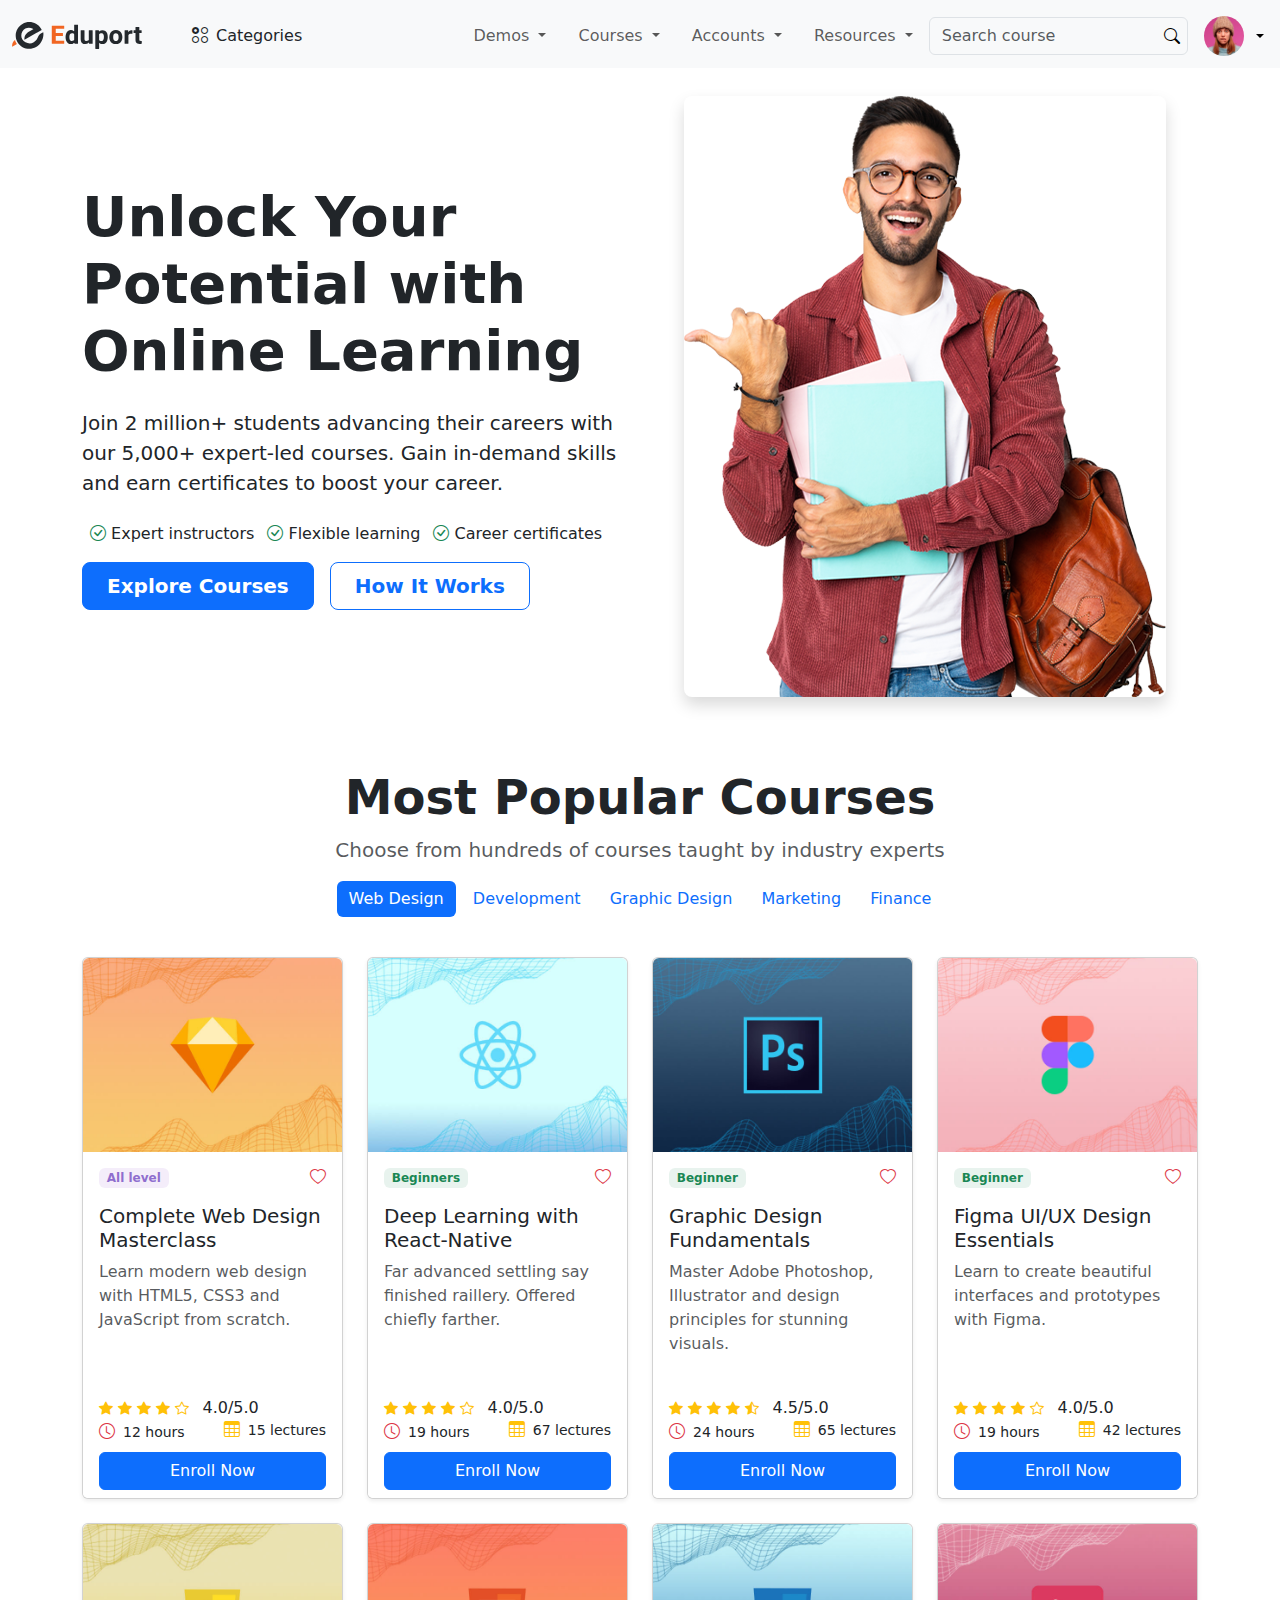
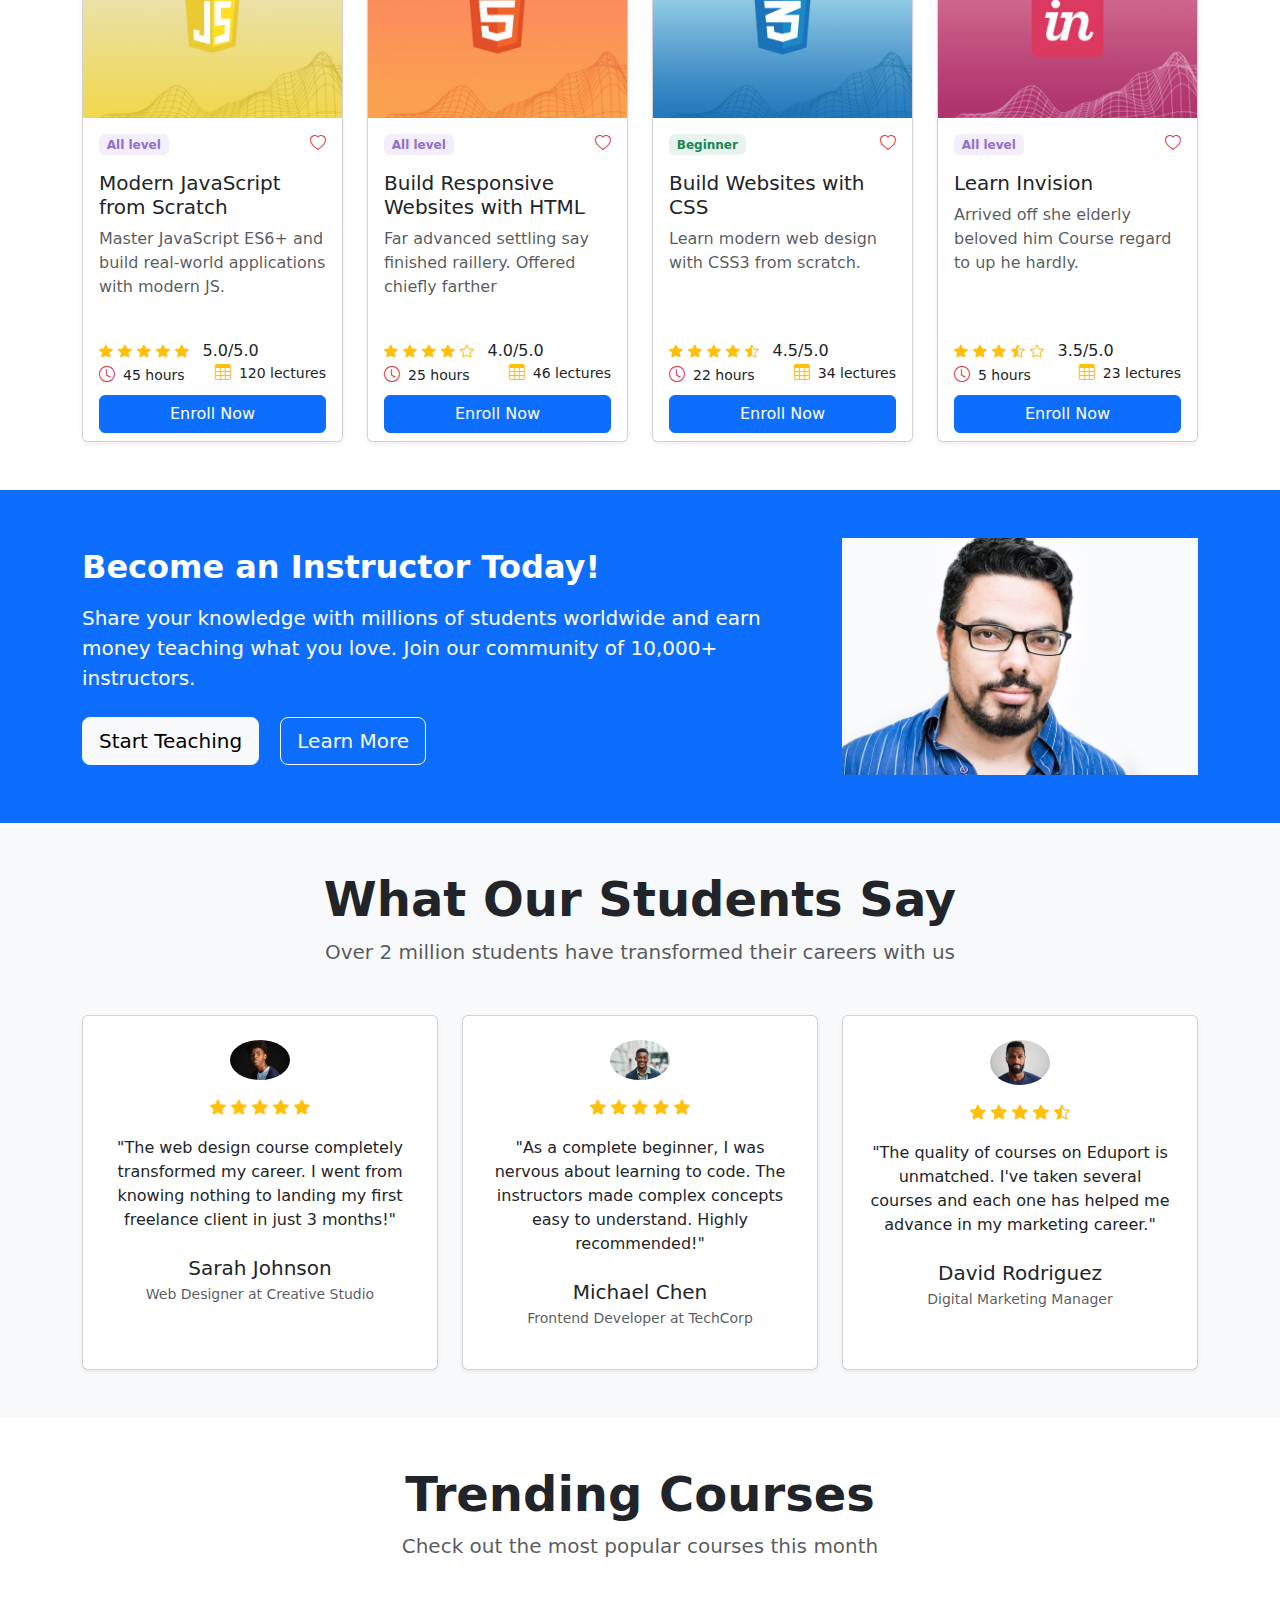
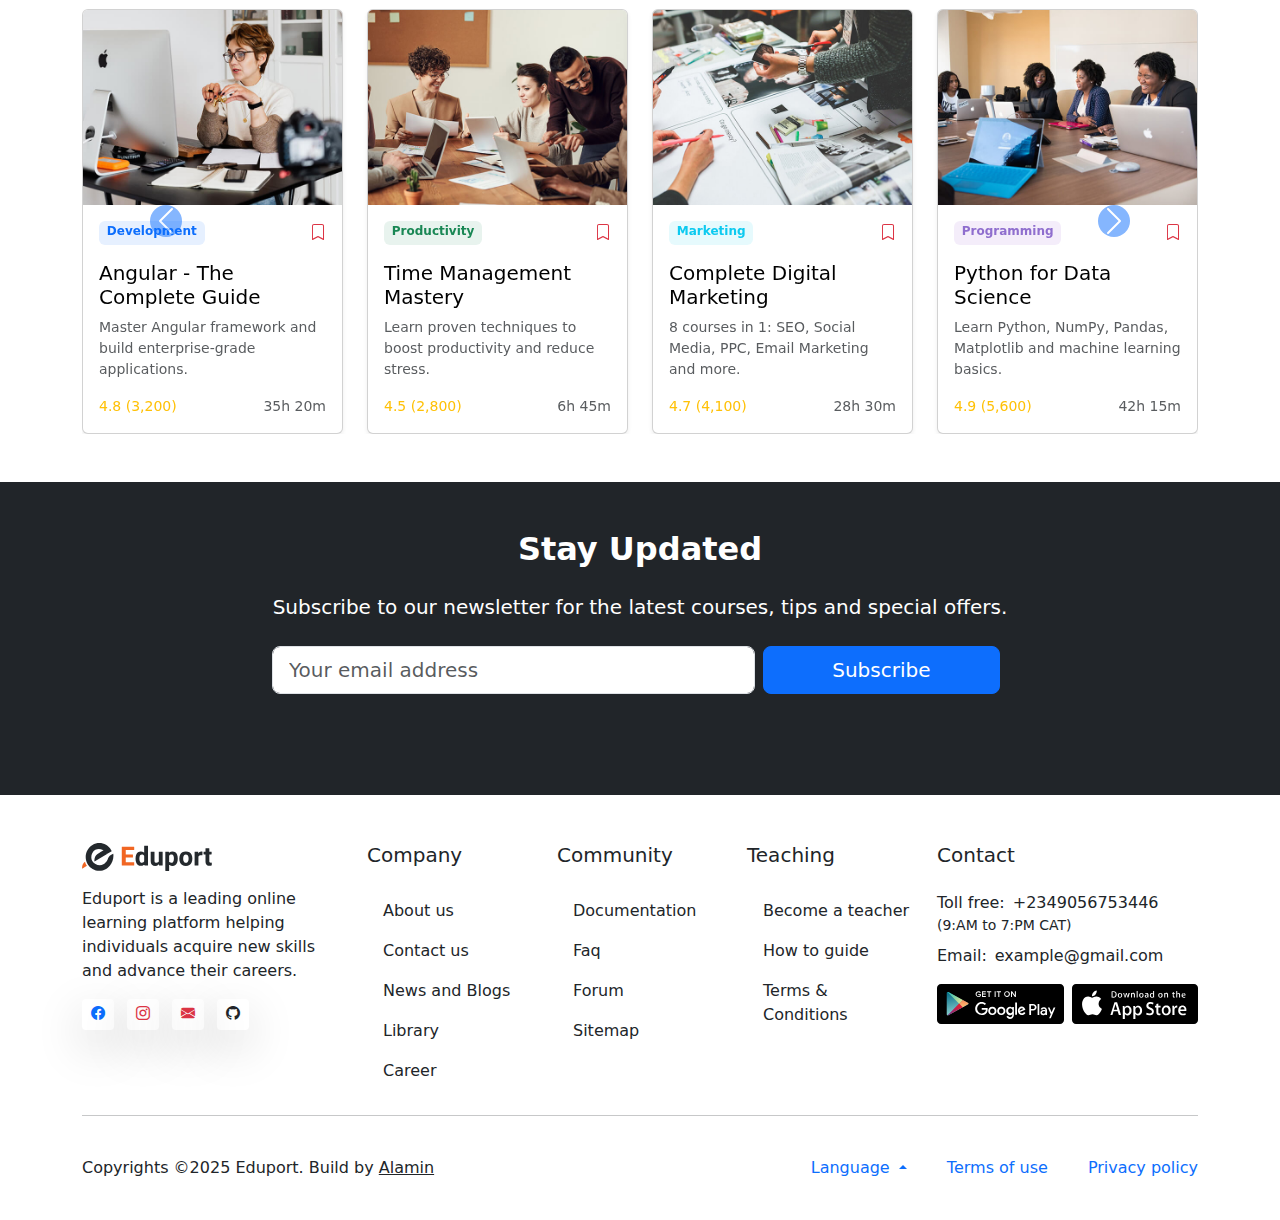
==== commit e504f440: "profile update" ====
--- a/index.html
+++ b/index.html
@@ -208,7 +208,54 @@
             </button>
           </form>
 
-          <a
+          <div class="dropdown">
+            <a
+              href="#"
+              class="d-flex align-items-center text-decoration-none dropdown-toggle"
+              id="userDropdown"
+              data-bs-toggle="dropdown"
+              aria-expanded="false"
+            >
+              <img
+                class="avatar-img rounded-circle me-2"
+                src="./images/01.jpg"
+                alt="User avatar"
+              />
+            </a>
+
+            <!-- Dropdown Menu -->
+            <ul
+              class="dropdown-menu dropdown-menu-end"
+              aria-labelledby="userDropdown"
+            >
+              <li><h6 class="dropdown-header">Welcome, User!</h6></li>
+              <li><hr class="dropdown-divider" /></li>
+              <li>
+                <a class="dropdown-item" href="#profile"
+                  ><i class="bi bi-person me-2"></i>My Profile</a
+                >
+              </li>
+              <li>
+                <a class="dropdown-item" href="#settings"
+                  ><i class="bi bi-gear me-2"></i>Settings</a
+                >
+              </li>
+              <li><hr class="dropdown-divider" /></li>
+              <!-- Dynamic Sign In/Out Button -->
+              <li>
+                <a
+                  class="dropdown-item text-danger"
+                  href="#signout"
+                  id="authButton"
+                >
+                  <i class="bi bi-box-arrow-right me-2"></i>
+                  <span id="authText">Sign Out</span>
+                </a>
+              </li>
+            </ul>
+          </div>
+
+          <!-- <a
             href="#profile"
             class="d-flex align-items-center text-decoration-none"
           >
@@ -216,9 +263,9 @@
               class="avatar-img rounded-circle me-2"
               src="./images/01.jpg"
               alt="User avatar"
-            />
-            <!-- <span class="d-none d-lg-inline">My Profile</span> -->
-          </a>
+            />             -->
+          <!-- <span class="d-none d-lg-inline">My Profile</span> -->
+          <!-- </a> -->
 
           <!-- <form class="d-flex" role="search">
           <input
@@ -1342,7 +1389,8 @@
                     />
                     <div class="card-body">
                       <div class="d-flex justify-content-between mb-3">
-                        <span class="badge bg-warning bg-opacity-10 text-warning"
+                        <span
+                          class="badge bg-warning bg-opacity-10 text-warning"
                           >Cloud</span
                         >
                         <a href="#" class="text-danger"
@@ -1385,7 +1433,8 @@
                     />
                     <div class="card-body">
                       <div class="d-flex justify-content-between mb-3">
-                        <span class="badge bg-secondary bg-opacity-10 text-secondary"
+                        <span
+                          class="badge bg-secondary bg-opacity-10 text-secondary"
                           >Blockchain</span
                         >
                         <a href="#" class="text-danger"
@@ -1422,7 +1471,8 @@
                     />
                     <div class="card-body">
                       <div class="d-flex justify-content-between mb-3">
-                        <span class="badge bg-primary bg-opacity-10 text-primary"
+                        <span
+                          class="badge bg-primary bg-opacity-10 text-primary"
                           >Finance</span
                         >
                         <a href="#" class="text-danger"
@@ -1459,7 +1509,8 @@
                     />
                     <div class="card-body">
                       <div class="d-flex justify-content-between mb-3">
-                        <span class="badge bg-success bg-opacity-10 text-success"
+                        <span
+                          class="badge bg-success bg-opacity-10 text-success"
                           >DevOps</span
                         >
                         <a href="#" class="text-danger"
@@ -1553,6 +1604,37 @@
       </div>
     </section>
 
+    <section id="newsletter" class="py-5 bg-dark text-white">
+      <div class="container">
+        <div class="row justify-content-center">
+          <div class="col-lg-8 text-center">
+            <h2 class="fw-bold mb-4">Stay Updated</h2>
+            <p class="lead mb-4">
+              Subscribe to our newsletter for the latest courses, tips and
+              special offers.
+            </p>
+            <form class="row g-2 justify-content-center">
+              <div class="col-md-8">
+                <input
+                  type="email"
+                  class="form-control form-control-lg"
+                  placeholder="Your email address"
+                />
+              </div>
+              <div class="col-md-4">
+                <button type="submit" class="btn btn-primary btn-lg w-100">
+                  Subscribe
+                </button>
+              </div>
+            </form>
+            <p class="small mt-3 text-muted">
+              We respect your privacy. Unsubscribe at any time.
+            </p>
+          </div>
+        </div>
+      </div>
+    </section>
+
     <!-- Footer -->
 
     <!-- <footer class="bg-light py-4 mt-5">
@@ -1575,8 +1657,8 @@
             />
           </a>
           <p class="my-3">
-            Eduport education theme, built specifically for the education
-            centers which is dedicated to teaching and involve learners.
+            Eduport is a leading online learning platform helping individuals
+            acquire new skills and advance their careers.
           </p>
           <!-- Social media icon -->
           <ul class="list-inline mb-0 mt-3">
@@ -1823,6 +1905,32 @@
     </div>
 
     <script>
+      // Toggle between Sign In/Sign Out states
+      document.addEventListener("DOMContentLoaded", function () {
+        const authButton = document.getElementById("authButton");
+        const authText = document.getElementById("authText");
+        let isLoggedIn = true; // Change this based on actual auth state
+
+        authButton.addEventListener("click", function (e) {
+          e.preventDefault();
+          isLoggedIn = !isLoggedIn;
+
+          if (isLoggedIn) {
+            authText.textContent = "Sign Out";
+            authButton.classList.add("text-danger");
+            authButton.href = "#signout";
+            // Add your sign-in logic here
+          } else {
+            authText.textContent = "Sign In";
+            authButton.classList.remove("text-danger");
+            authButton.href = "#signin";
+            // Add your sign-out logic here
+          }
+        });
+      });
+    </script>
+
+    <script>
       document.addEventListener("DOMContentLoaded", function () {
         const buttons = document.querySelectorAll(".btn-type .btn");
 
@@ -1834,7 +1942,7 @@
         });
       });
     </script>
-
+    <script src="index.js"></script>
     <!-- Bootstrap JS -->
     <script
       src="https://cdn.jsdelivr.net/npm/bootstrap@5.3.3/dist/js/bootstrap.bundle.min.js"
--- a/style.css
+++ b/style.css
@@ -37,6 +37,23 @@
 
 .test-img {
   border-radius: 100%;
+}
+
+/* Avatar sizing */
+.avatar-img {
+  width: 40px;
+  height: 40px;
+  object-fit: cover;
+}
+
+/* Dropdown animation */
+.dropdown-menu {
+  transition: all 0.3s ease;
+}
+
+/* Hover effects */
+.dropdown-item:hover {
+  background-color: #f8f9fa;
 }
 
 
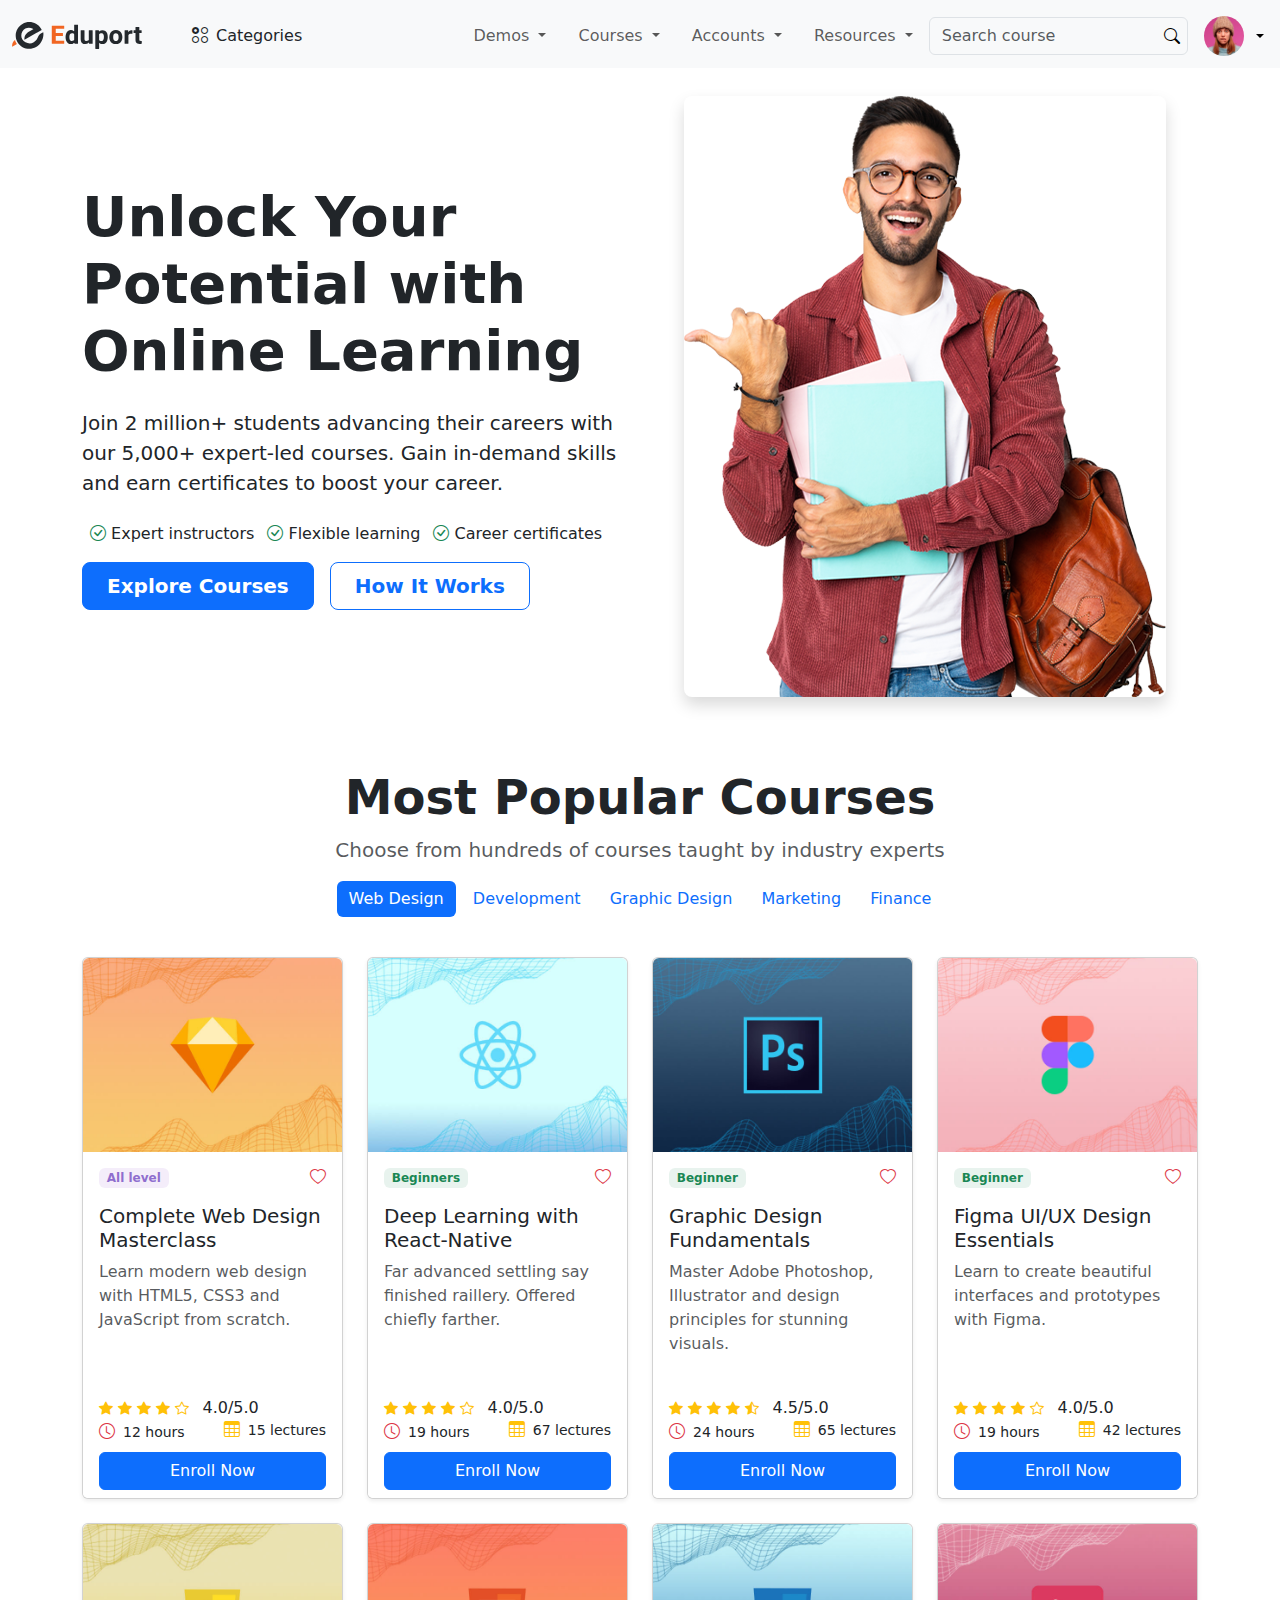
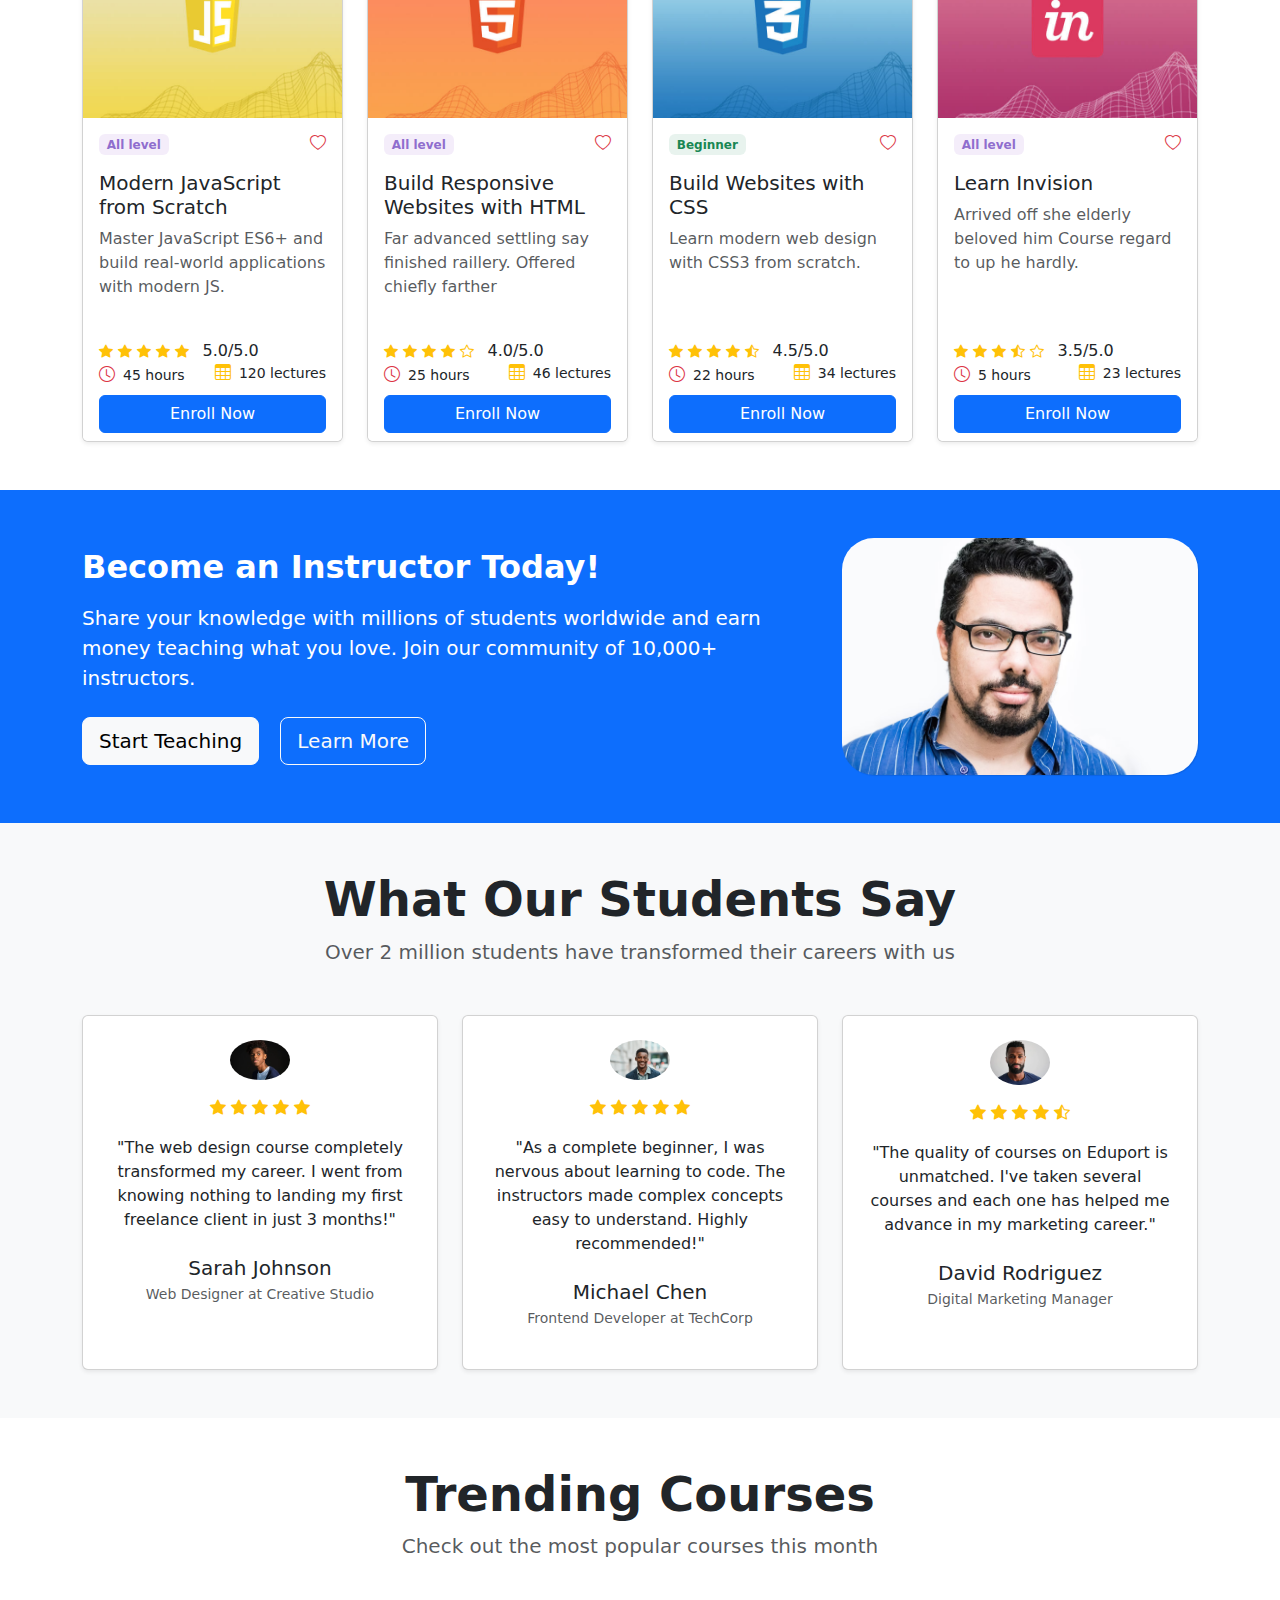
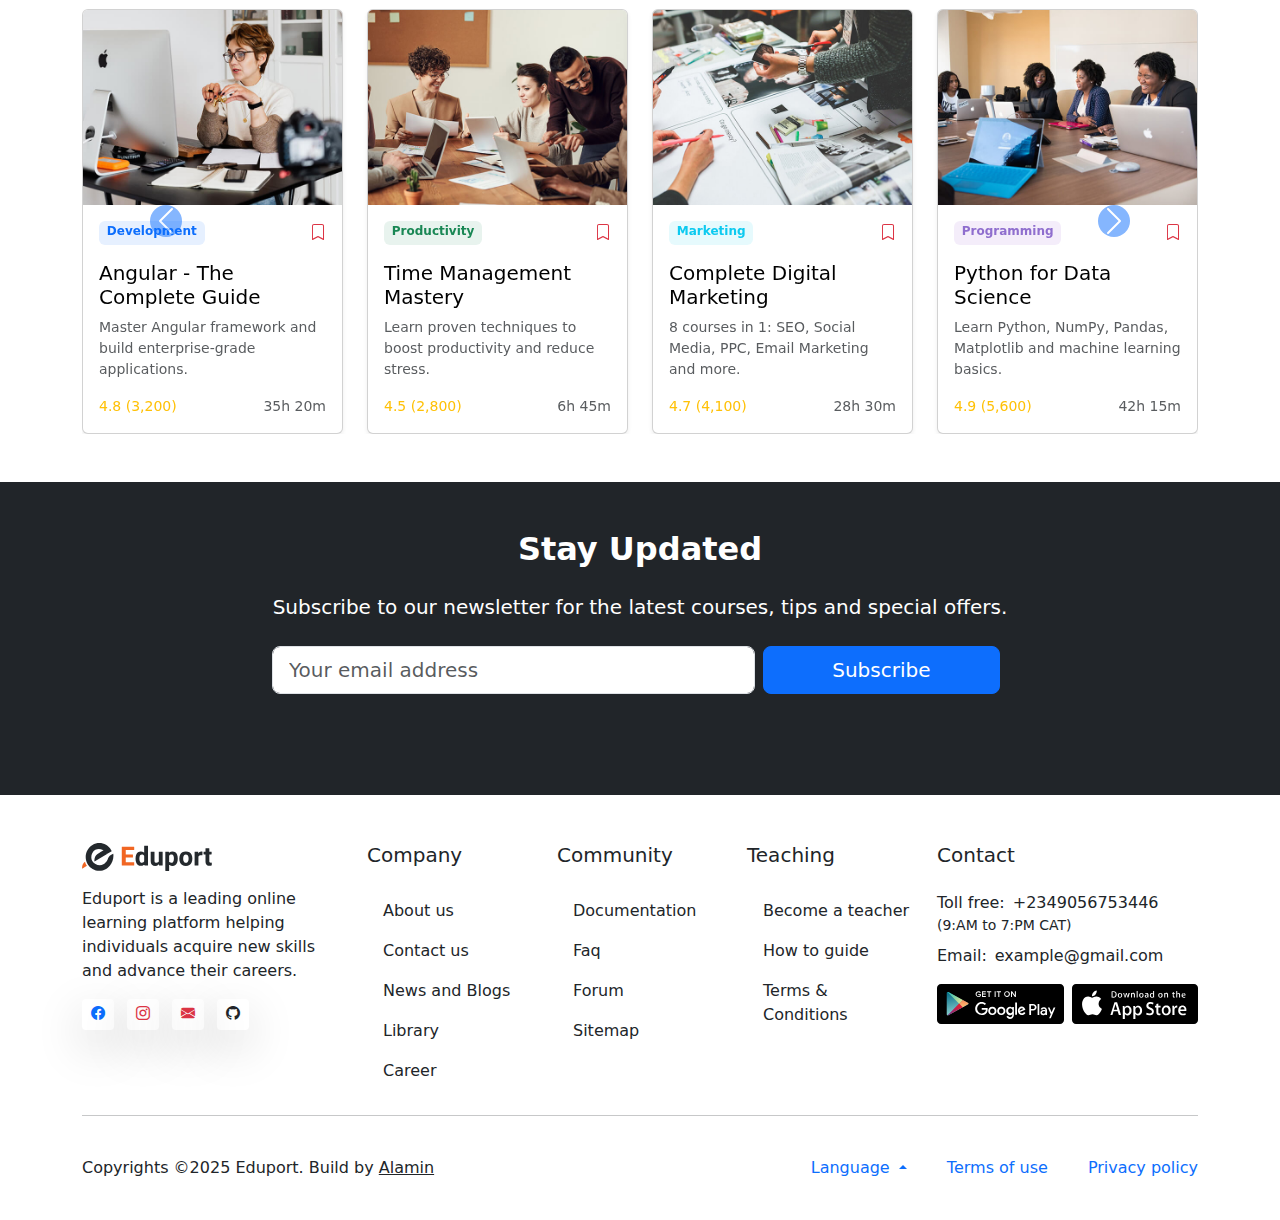
==== commit 66af5aee: "loader change" ====
--- a/index.html
+++ b/index.html
@@ -331,7 +331,6 @@
             class="img-fluid rounded-3 shadow"
             src="./images/07.png"
             alt="Online Learning Illustration"
-            loading="lazy"
           />
         </div>
       </div>
@@ -407,7 +406,6 @@
               src="./images/08.jpg"
               class="card-image-top rounded-top"
               alt="Web Design Course"
-              loading="lazy"
             />
             <div class="card-body d-flex flex-column">
               <div class="d-flex justify-content-between mb-3">
@@ -479,7 +477,6 @@
               src="./images/07.jpg"
               class="card-image-top rounded-top"
               alt="Web Design Course"
-              loading="lazy"
             />
             <div class="card-body d-flex flex-column">
               <div class="d-flex justify-content-between mb-3">
@@ -550,7 +547,6 @@
               src="./images/02.jpg"
               class="card-image-top rounded-top"
               alt="Web Design Course"
-              loading="lazy"
             />
             <div class="card-body d-flex flex-column">
               <div class="d-flex justify-content-between mb-3">
@@ -621,7 +617,6 @@
               src="./images/03.jpg"
               class="card-image-top rounded-top"
               alt="Web Design Course"
-              loading="lazy"
             />
             <div class="card-body d-flex flex-column">
               <div class="d-flex justify-content-between mb-3">
@@ -689,7 +684,6 @@
               src="./images/09.jpg"
               class="card-image-top rounded-top"
               alt="Web Design Course"
-              loading="lazy"
             />
             <div class="card-body d-flex flex-column">
               <div class="d-flex justify-content-between mb-3">
@@ -760,7 +754,6 @@
               src="./images/11.jpg"
               class="card-image-top rounded-top"
               alt="Web Design Course"
-              loading="lazy"
             />
             <div class="card-body d-flex flex-column">
               <div class="d-flex justify-content-between mb-3">
@@ -831,7 +824,6 @@
               src="./images/12.jpg"
               class="card-image-top rounded-top"
               alt="Web Design Course"
-              loading="lazy"
             />
             <div class="card-body d-flex flex-column">
               <div class="d-flex justify-content-between mb-3">
@@ -901,7 +893,6 @@
               src="./images/04.jpg"
               class="card-image-top rounded-top"
               alt="Web Design Course"
-              loading="lazy"
             />
             <div class="card-body d-flex flex-column">
               <div class="d-flex justify-content-between mb-3">
@@ -970,7 +961,7 @@
     </div>
     <!-- cards ends here -->
 
-    <section id="instructor-cta" class="mt-5 py-5 bg-primary text-white">
+    <section id="instructor" class="mt-5 py-5 bg-primary text-white">
       <div class="container">
         <div class="row align-items-center">
           <div class="col-lg-8">
@@ -990,9 +981,8 @@
           <div class="col-lg-4 d-none d-lg-block">
             <img
               src="./images/instructor.avif"
-              class="img-fluid"
+              class="img-fluid rounded-5 ins-img"
               alt="Instructor illustration"
-              loading="lazy"
             />
           </div>
         </div>
@@ -1018,7 +1008,6 @@
                   class="mb-3 test-img"
                   width="60"
                   alt="Student"
-                  loading="lazy"
                 />
                 <div class="ratings mb-3">
                   <i class="bi bi-star-fill text-warning"></i>
@@ -1046,7 +1035,6 @@
                   class="mb-3 test-img"
                   width="60"
                   alt="Student"
-                  loading="lazy"
                 />
                 <div class="ratings mb-3">
                   <i class="bi bi-star-fill text-warning"></i>
@@ -1074,7 +1062,6 @@
                   class="mb-3 test-img"
                   width="60"
                   alt="Student"
-                  loading="lazy"
                 />
                 <div class="ratings mb-3">
                   <i class="bi bi-star-fill text-warning"></i>
@@ -1117,7 +1104,6 @@
                       src="./images/15.jpg"
                       class="card-img-top"
                       alt="Angular Course"
-                      loading="lazy"
                     />
                     <div class="card-body">
                       <div class="d-flex justify-content-between mb-3">
@@ -1155,7 +1141,6 @@
                       src="./images/16.jpg"
                       class="card-img-top"
                       alt="Time Management Course"
-                      loading="lazy"
                     />
                     <div class="card-body">
                       <div class="d-flex justify-content-between mb-3">
@@ -1193,7 +1178,6 @@
                       src="./images/14.jpg"
                       class="card-img-top"
                       alt="Digital Marketing Course"
-                      loading="lazy"
                     />
                     <div class="card-body">
                       <div class="d-flex justify-content-between mb-3">
@@ -1232,7 +1216,6 @@
                       src="./images/17.jpg"
                       class="card-img-top"
                       alt="Python Course"
-                      loading="lazy"
                     />
                     <div class="card-body">
                       <div class="d-flex justify-content-between mb-3">
@@ -1274,7 +1257,6 @@
                       src="./images/ai.jpg"
                       class="card-img-top"
                       alt="AI Course"
-                      loading="lazy"
                     />
                     <div class="card-body">
                       <div class="d-flex justify-content-between mb-3">
@@ -1311,7 +1293,6 @@
                       src="./images/cybersecurity.webp"
                       class="card-img-top"
                       alt="Cybersecurity Course"
-                      loading="lazy"
                     />
                     <div class="card-body">
                       <div class="d-flex justify-content-between mb-3">
@@ -1348,7 +1329,6 @@
                       src="./images/ux-design.jpg"
                       class="card-img-top"
                       alt="UX Design Course"
-                      loading="lazy"
                     />
                     <div class="card-body">
                       <div class="d-flex justify-content-between mb-3">
@@ -1385,7 +1365,6 @@
                       src="./images/aws-cloud.avif"
                       class="card-img-top"
                       alt="Cloud Computing Course"
-                      loading="lazy"
                     />
                     <div class="card-body">
                       <div class="d-flex justify-content-between mb-3">
@@ -1429,7 +1408,6 @@
                       src="./images/crypto.avif"
                       class="card-img-top"
                       alt="Blockchain Course"
-                      loading="lazy"
                     />
                     <div class="card-body">
                       <div class="d-flex justify-content-between mb-3">
@@ -1467,7 +1445,6 @@
                       src="./images/fintech.avif"
                       class="card-img-top"
                       alt="Finance Course"
-                      loading="lazy"
                     />
                     <div class="card-body">
                       <div class="d-flex justify-content-between mb-3">
@@ -1505,7 +1482,6 @@
                       src="./images/dev.webp"
                       class="card-img-top"
                       alt="DevOps Course"
-                      loading="lazy"
                     />
                     <div class="card-body">
                       <div class="d-flex justify-content-between mb-3">
@@ -1543,7 +1519,6 @@
                       src="./images/leadership.avif"
                       class="card-img-top"
                       alt="Leadership Course"
-                      loading="lazy"
                     />
                     <div class="card-body">
                       <div class="d-flex justify-content-between mb-3">
@@ -1665,7 +1640,7 @@
             <li class="list-inline-item">
               <a
                 class="btn btn-white btn-sm shadow-lg px-2 text-facebook"
-                href="https://web.facebook.com/?_rdc=1&_rdr#"
+                href="https://web.facebook.com"
                 ><i class="bi bi-facebook text-primary"></i
               ></a>
             </li>
@@ -1805,13 +1780,13 @@
           <div class="row g-2 mt-2">
             <!-- Google play store button -->
             <div class="col-6 col-sm-4 col-md-3 col-lg-6">
-              <a href="#">
-                <img src="./logo/google-play.svg" alt="" />
+              <a target="_blank" href="https://play.google.com/">
+                <img src="./logo/google-play.svg" alt="play store" />
               </a>
             </div>
             <!-- App store button -->
             <div class="col-6 col-sm-4 col-md-3 col-lg-6">
-              <a href="#">
+              <a target="_blank" href="https://www.apple.com/app-store/">
                 <img src="./logo/app-store.svg" alt="app-store" />
               </a>
             </div>
--- a/style.css
+++ b/style.css
@@ -55,7 +55,13 @@
 .dropdown-item:hover {
   background-color: #f8f9fa;
 }
-
+.ins-img {
+  box-shadow: 1px 1px 1px rgba(0, 0, 0, 0.1);
+  transition: 0.3s ease-in-out;
+}
+.ins-img:hover {
+  box-shadow: 3px 2px 15px rgba(0, 0, 0, 0.4);
+}
 
 
 /* .text-center {
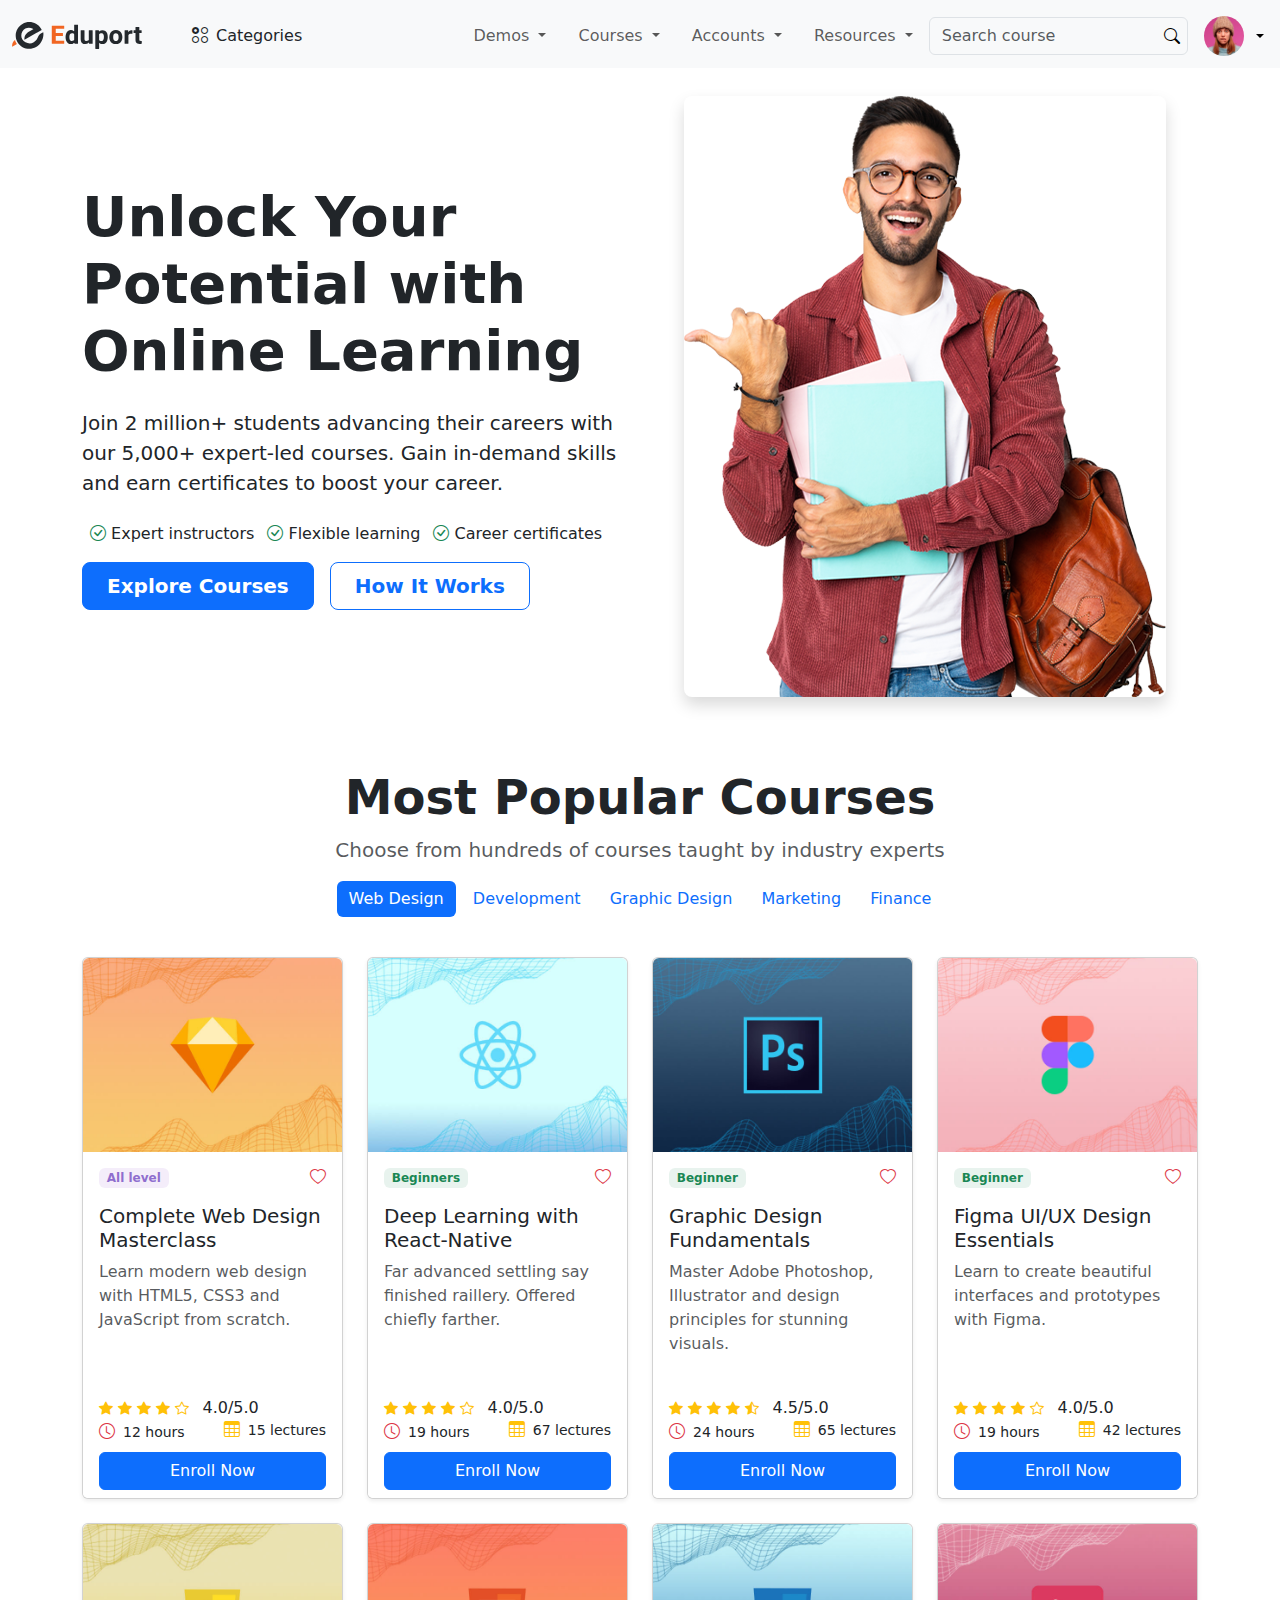
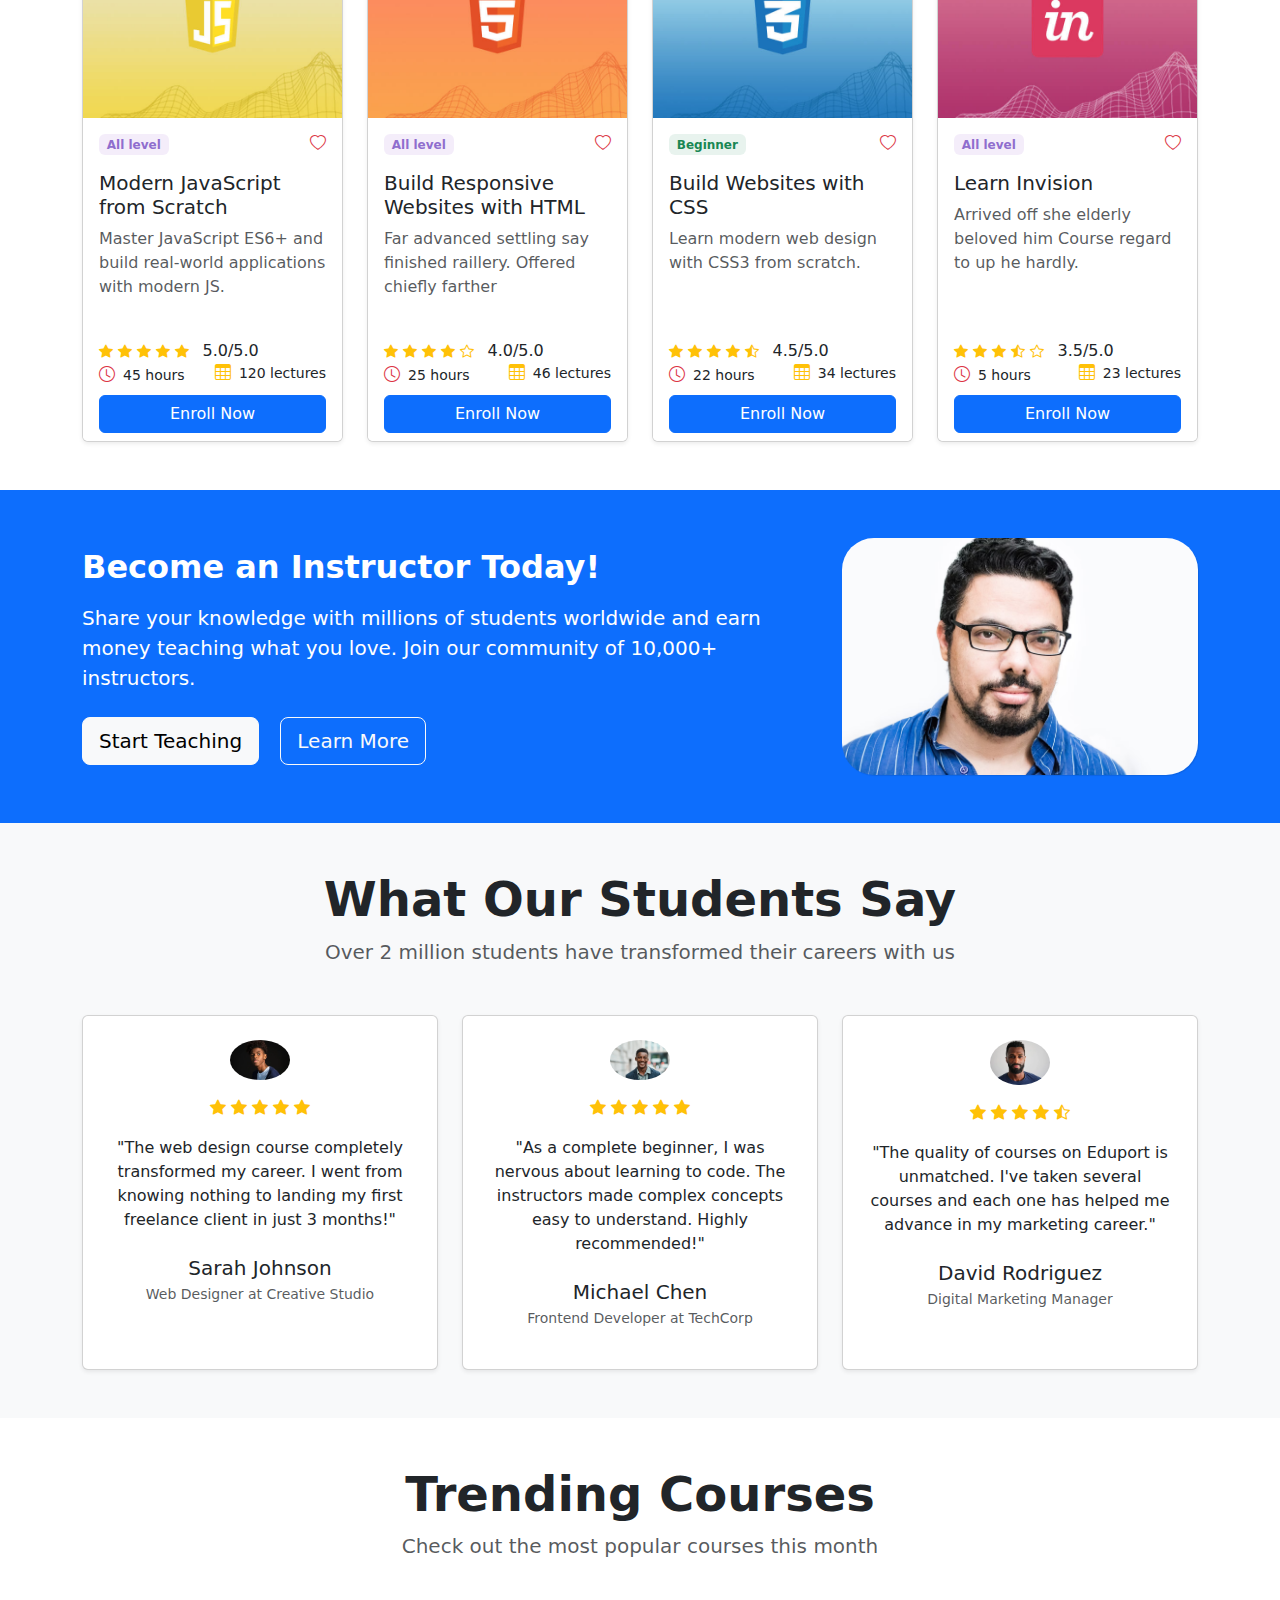
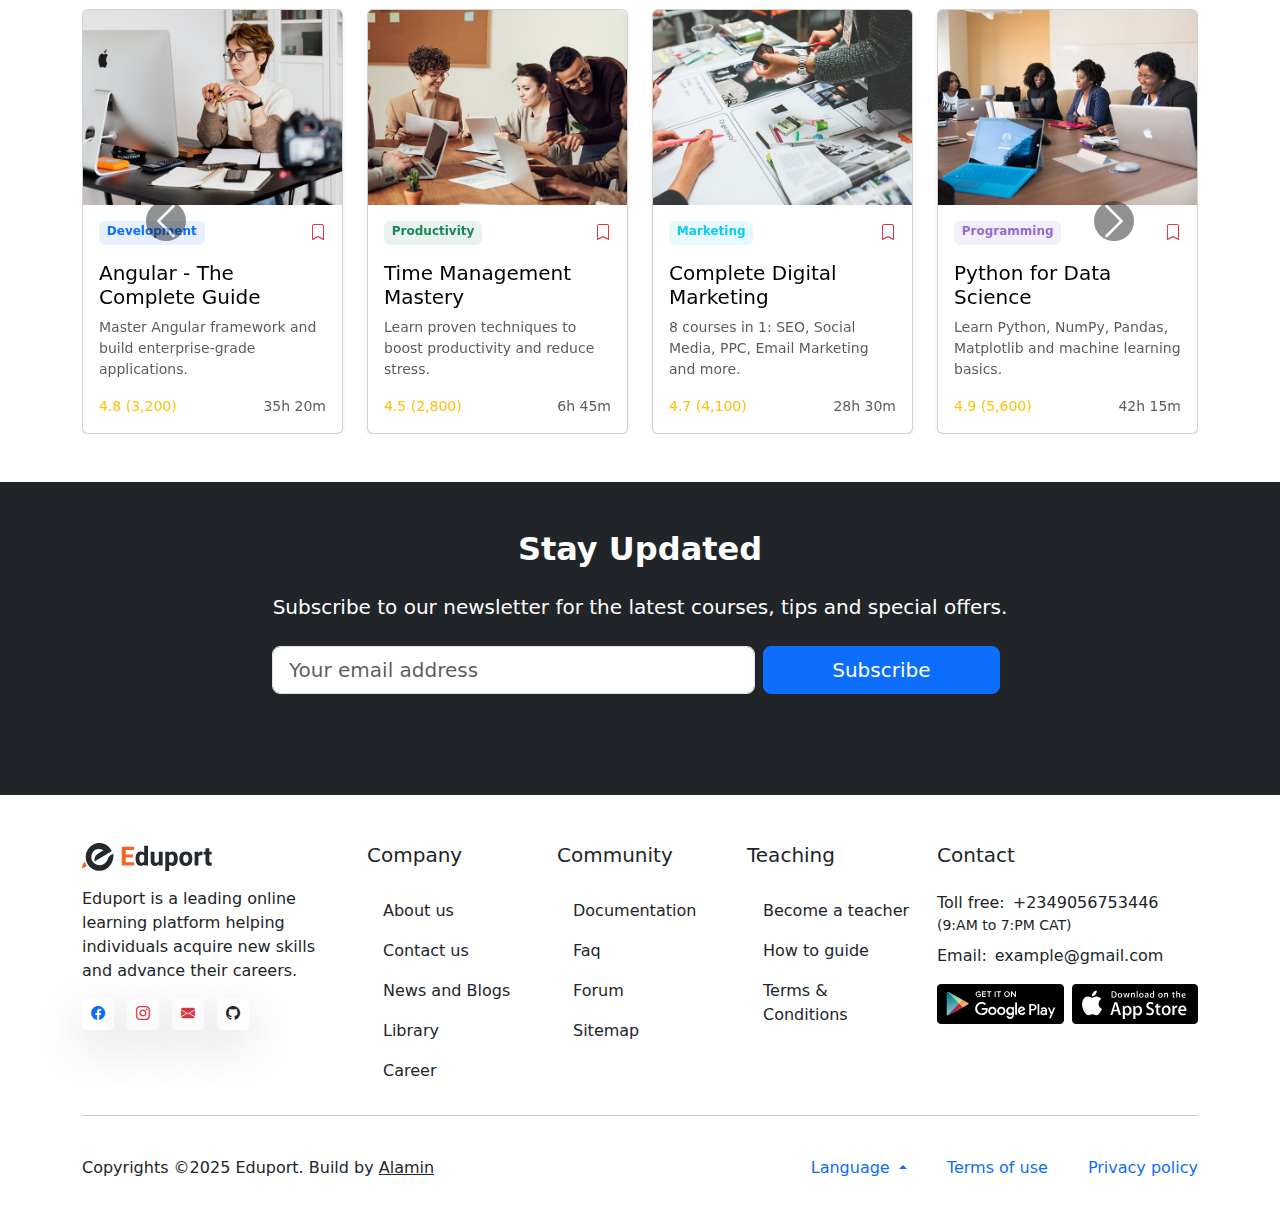
==== commit 465a3a10: "impovements made" ====
--- a/index.html
+++ b/index.html
@@ -90,7 +90,7 @@
               </a>
               <ul class="dropdown-menu">
                 <li><a class="dropdown-item" href="#courses">Course</a></li>
-                <li><a class="dropdown-item" href="#web-design">About</a></li>
+                <li><a class="dropdown-item" href="#about">About</a></li>
                 <li>
                   <a class="dropdown-item" href="#development">Development</a>
                 </li>
@@ -122,7 +122,7 @@
               </a>
               <ul class="dropdown-menu">
                 <li>
-                  <a class="dropdown-item" href="#instructor-signup"
+                  <a class="dropdown-item" href="#instructors"
                     >Instructor</a
                   >
                 </li>
@@ -227,6 +227,7 @@
             <ul
               class="dropdown-menu dropdown-menu-end"
               aria-labelledby="userDropdown"
+              id="admin"
             >
               <li><h6 class="dropdown-header">Welcome, User!</h6></li>
               <li><hr class="dropdown-divider" /></li>
@@ -398,9 +399,9 @@
     </section>
 
     <!-- cards start here -->
-    <div class="container">
+    <div class="container" id="development">
       <div class="row g-4 mt-3">
-        <div class="mt-4 col-md-6 col-lg-4 col-xl-3">
+        <div class="mt-4 col-md-6 col-lg-4 col-xl-3" >
           <div class="card h-100 shadow-sm">
             <img
               src="./images/08.jpg"
@@ -471,7 +472,7 @@
           </div>
         </div>
 
-        <div class="mt-4 col-md-6 col-lg-4 col-xl-3">
+        <div class="mt-4 col-md-6 col-lg-4 col-xl-3" >
           <div class="card h-100 shadow-sm">
             <img
               src="./images/07.jpg"
@@ -541,7 +542,7 @@
             </div>
           </div>
         </div>
-        <div class="mt-4 col-md-6 col-lg-4 col-xl-3">
+        <div class="mt-4 col-md-6 col-lg-4 col-xl-3" >
           <div class="card h-100 shadow-sm">
             <img
               src="./images/02.jpg"
@@ -611,7 +612,7 @@
             </div>
           </div>
         </div>
-        <div class="mt-4 col-md-6 col-lg-4 col-xl-3">
+        <div class="mt-4 col-md-6 col-lg-4 col-xl-3" >
           <div class="card h-100 shadow-sm">
             <img
               src="./images/03.jpg"
@@ -678,8 +679,8 @@
             </div>
           </div>
         </div>
-        <div class="mt-4 col-md-6 col-lg-4 col-xl-3">
-          <div class="card h-100 shadow-sm">
+        <div class="mt-4 col-md-6 col-lg-4 col-xl-3" >
+         <div class="card h-100 shadow-sm">
             <img
               src="./images/09.jpg"
               class="card-image-top rounded-top"
@@ -961,7 +962,7 @@
     </div>
     <!-- cards ends here -->
 
-    <section id="instructor" class="mt-5 py-5 bg-primary text-white">
+    <section id="instructors" class="mt-5 py-5 bg-primary text-white">
       <div class="container">
         <div class="row align-items-center">
           <div class="col-lg-8">
@@ -971,7 +972,7 @@
               money teaching what you love. Join our community of 10,000+
               instructors.
             </p>
-            <a href="#become-instructor" class="btn btn-light btn-lg me-3"
+            <a href="#form" class="btn btn-light btn-lg me-3"
               >Start Teaching</a
             >
             <a href="#learn-more" class="btn btn-outline-light btn-lg"
@@ -1555,11 +1556,13 @@
             class="carousel-control-prev"
             type="button"
             data-bs-target="#courseCarousel"
-            data-bs-slide="prev"
+            data-bs-slide="prev"            
           >
             <span
-              class="carousel-control-prev-icon bg-primary rounded-circle p-3"
+              class="carousel-control-prev-icon bg-dark rounded-circle p-3"
               aria-hidden="true"
+              style="height: 40px;
+              width: 40px;"
             ></span>
             <span class="visually-hidden">Previous</span>
           </button>
@@ -1567,11 +1570,13 @@
             class="carousel-control-next"
             type="button"
             data-bs-target="#courseCarousel"
-            data-bs-slide="next"
+            data-bs-slide="next"            
           >
             <span
-              class="carousel-control-next-icon bg-primary rounded-circle p-3"
+              class="carousel-control-next-icon bg-dark rounded-circle p-3"
               aria-hidden="true"
+              style="height: 40px;
+              width: 40px;"
             ></span>
             <span class="visually-hidden">Next</span>
           </button>
@@ -1579,7 +1584,7 @@
       </div>
     </section>
 
-    <section id="newsletter" class="py-5 bg-dark text-white">
+    <section id="form" class="py-5 bg-dark text-white">
       <div class="container">
         <div class="row justify-content-center">
           <div class="col-lg-8 text-center">
@@ -1618,7 +1623,7 @@
     </div>
   </footer> -->
 
-    <div class="container mt-5">
+    <div class="container mt-5" id="about">
       <!-- Row START -->
       <div class="row g-4">
         <!-- Widget 1 START -->
@@ -1639,6 +1644,7 @@
           <ul class="list-inline mb-0 mt-3">
             <li class="list-inline-item">
               <a
+                target="_blank"
                 class="btn btn-white btn-sm shadow-lg px-2 text-facebook"
                 href="https://web.facebook.com"
                 ><i class="bi bi-facebook text-primary"></i
@@ -1646,6 +1652,7 @@
             </li>
             <li class="list-inline-item">
               <a
+                target="_blank"
                 class="btn btn-white btn-sm shadow-lg px-2 text-instagram"
                 href="#"
                 ><i class="bi bi-instagram text-danger"></i
@@ -1653,6 +1660,7 @@
             </li>
             <li class="list-inline-item">
               <a
+                target="_blank"
                 class="btn btn-white btn-sm shadow-lg px-2 text-twitter"
                 href="mailto:alaminissa200@gmail.com"
                 ><i class="bi bi-bi bi-envelope-fill text-danger"></i
@@ -1660,8 +1668,9 @@
             </li>
             <li class="list-inline-item">
               <a
+                target="_blank"
                 class="btn btn-white btn-sm shadow-lg px-2 text-linkedin"
-                href="https://github.com/alamin-isa/"
+                href="https://github.com"
                 ><i class="bi bi-github text-dark"></i
               ></a>
             </li>
--- a/style.css
+++ b/style.css
@@ -60,7 +60,7 @@
   transition: 0.3s ease-in-out;
 }
 .ins-img:hover {
-  box-shadow: 3px 2px 15px rgba(0, 0, 0, 0.4);
+  box-shadow: 4px 3px 25px rgba(0, 0, 0, 0.6);
 }
 
 
